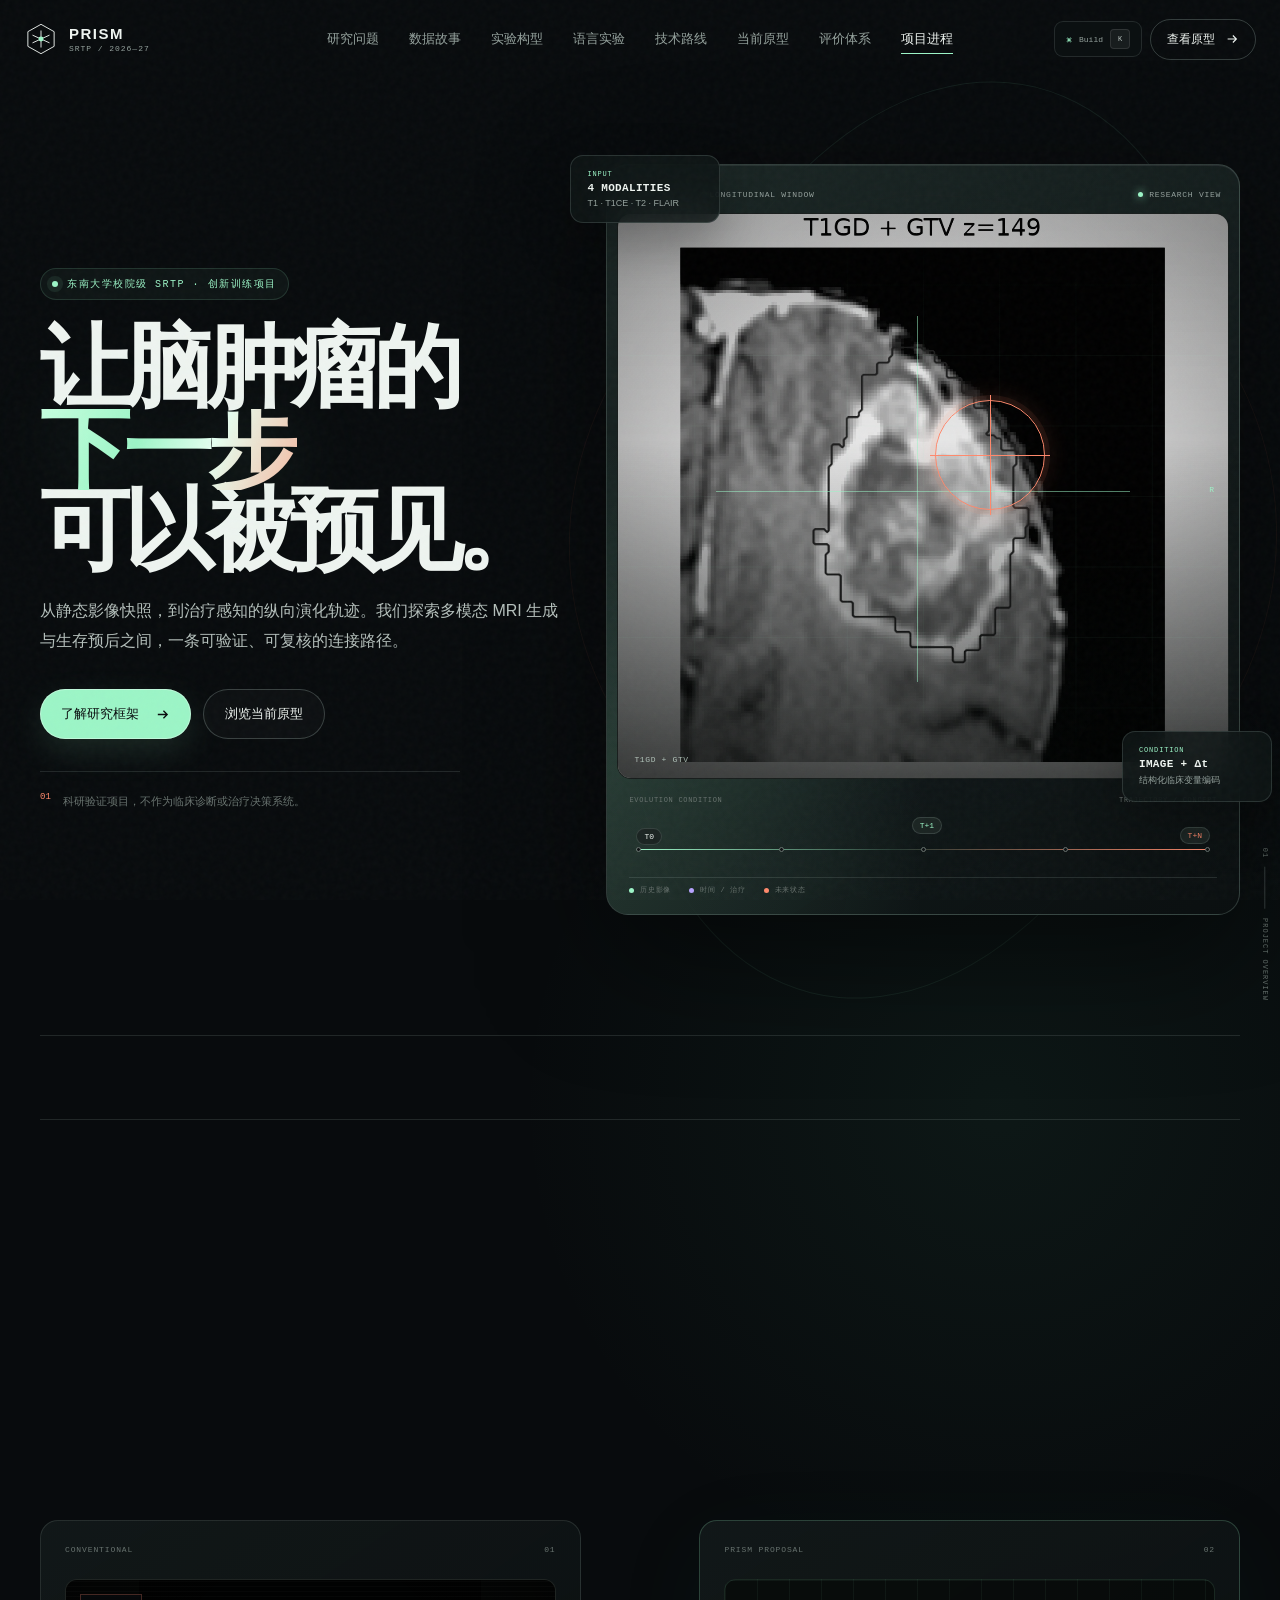
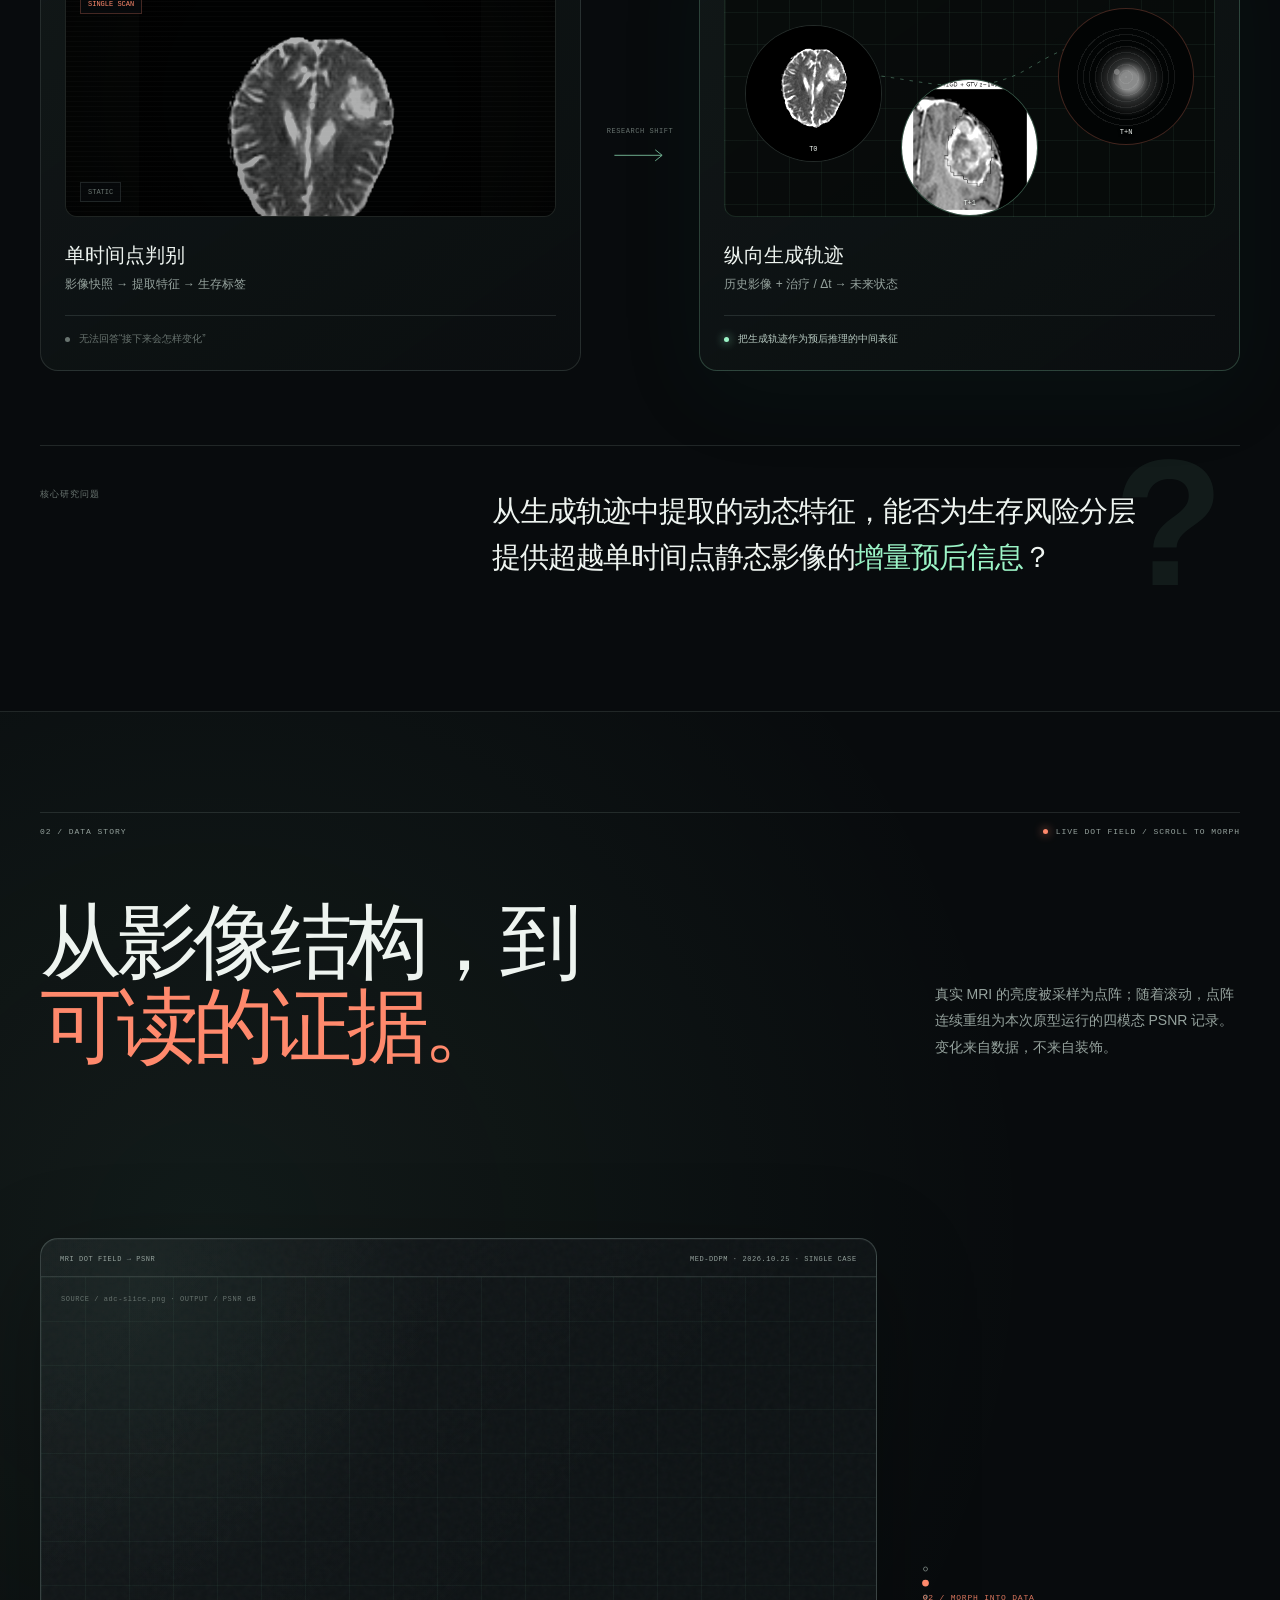
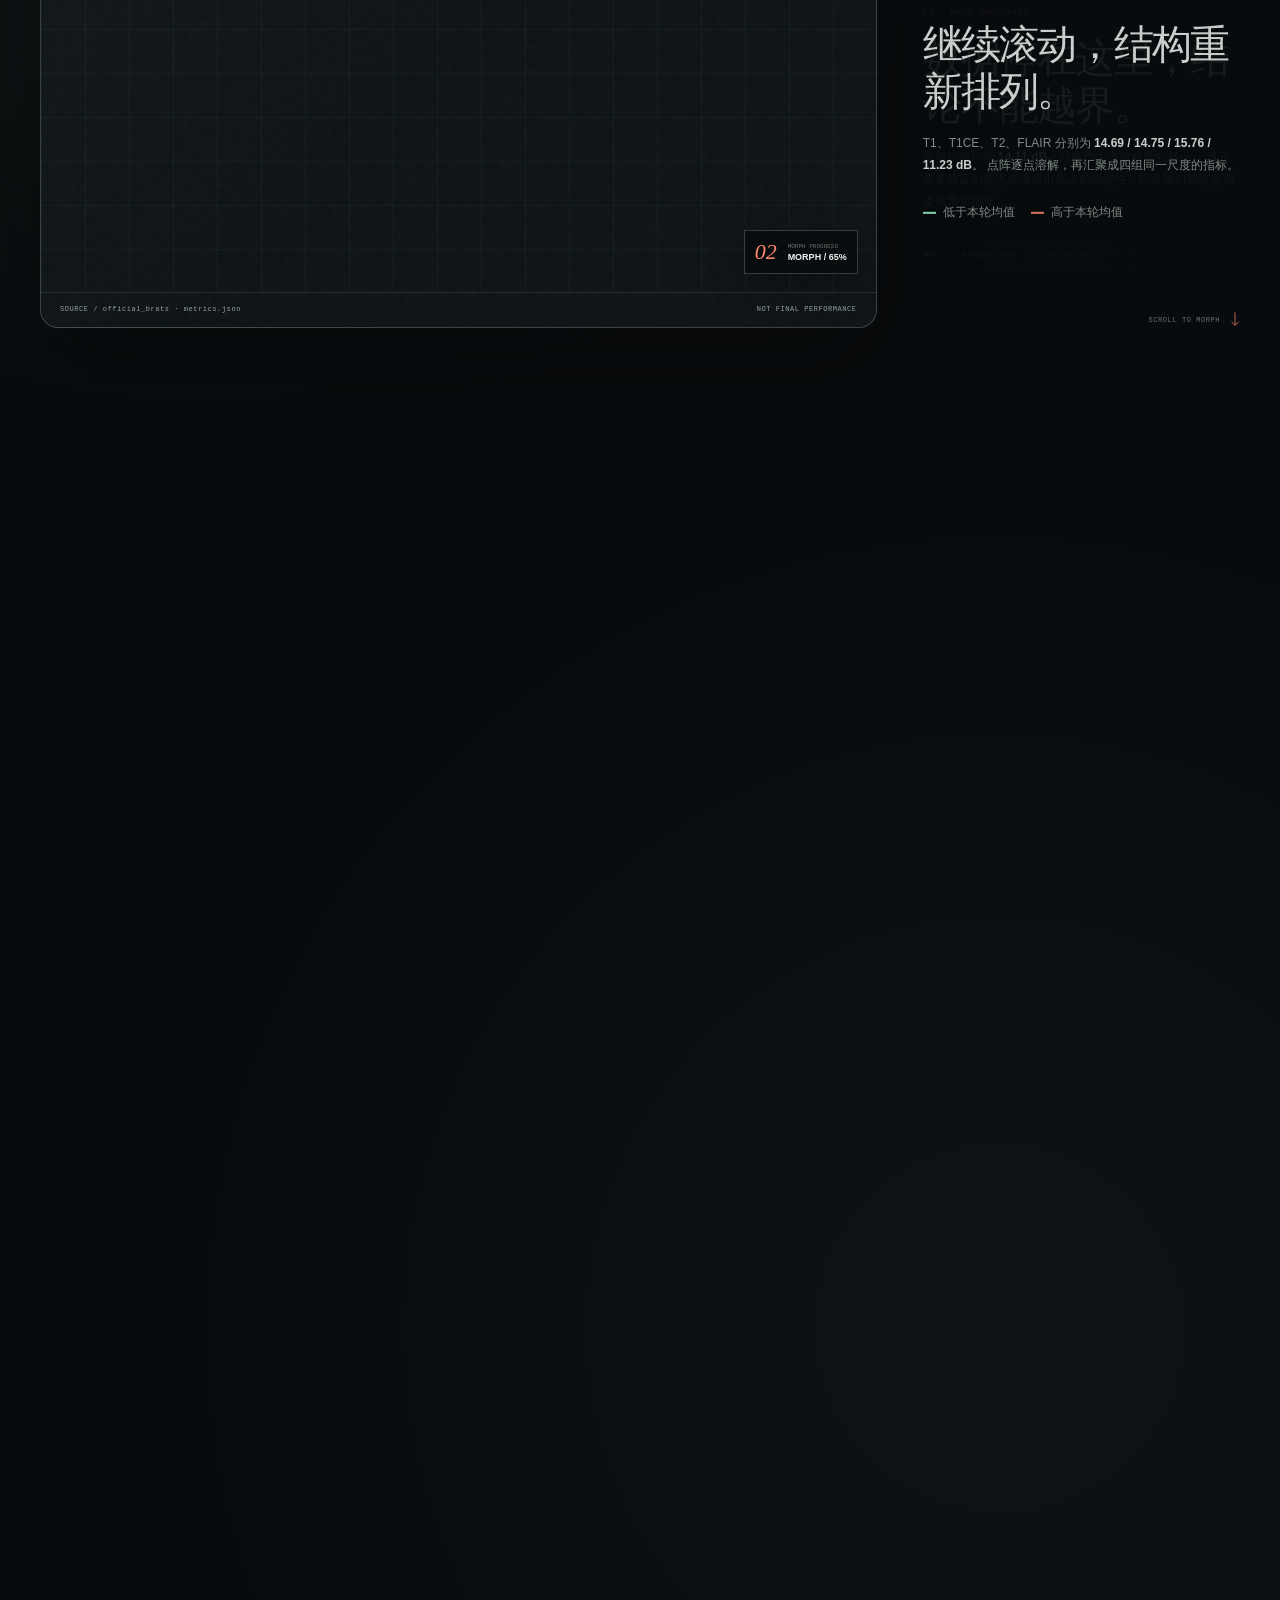
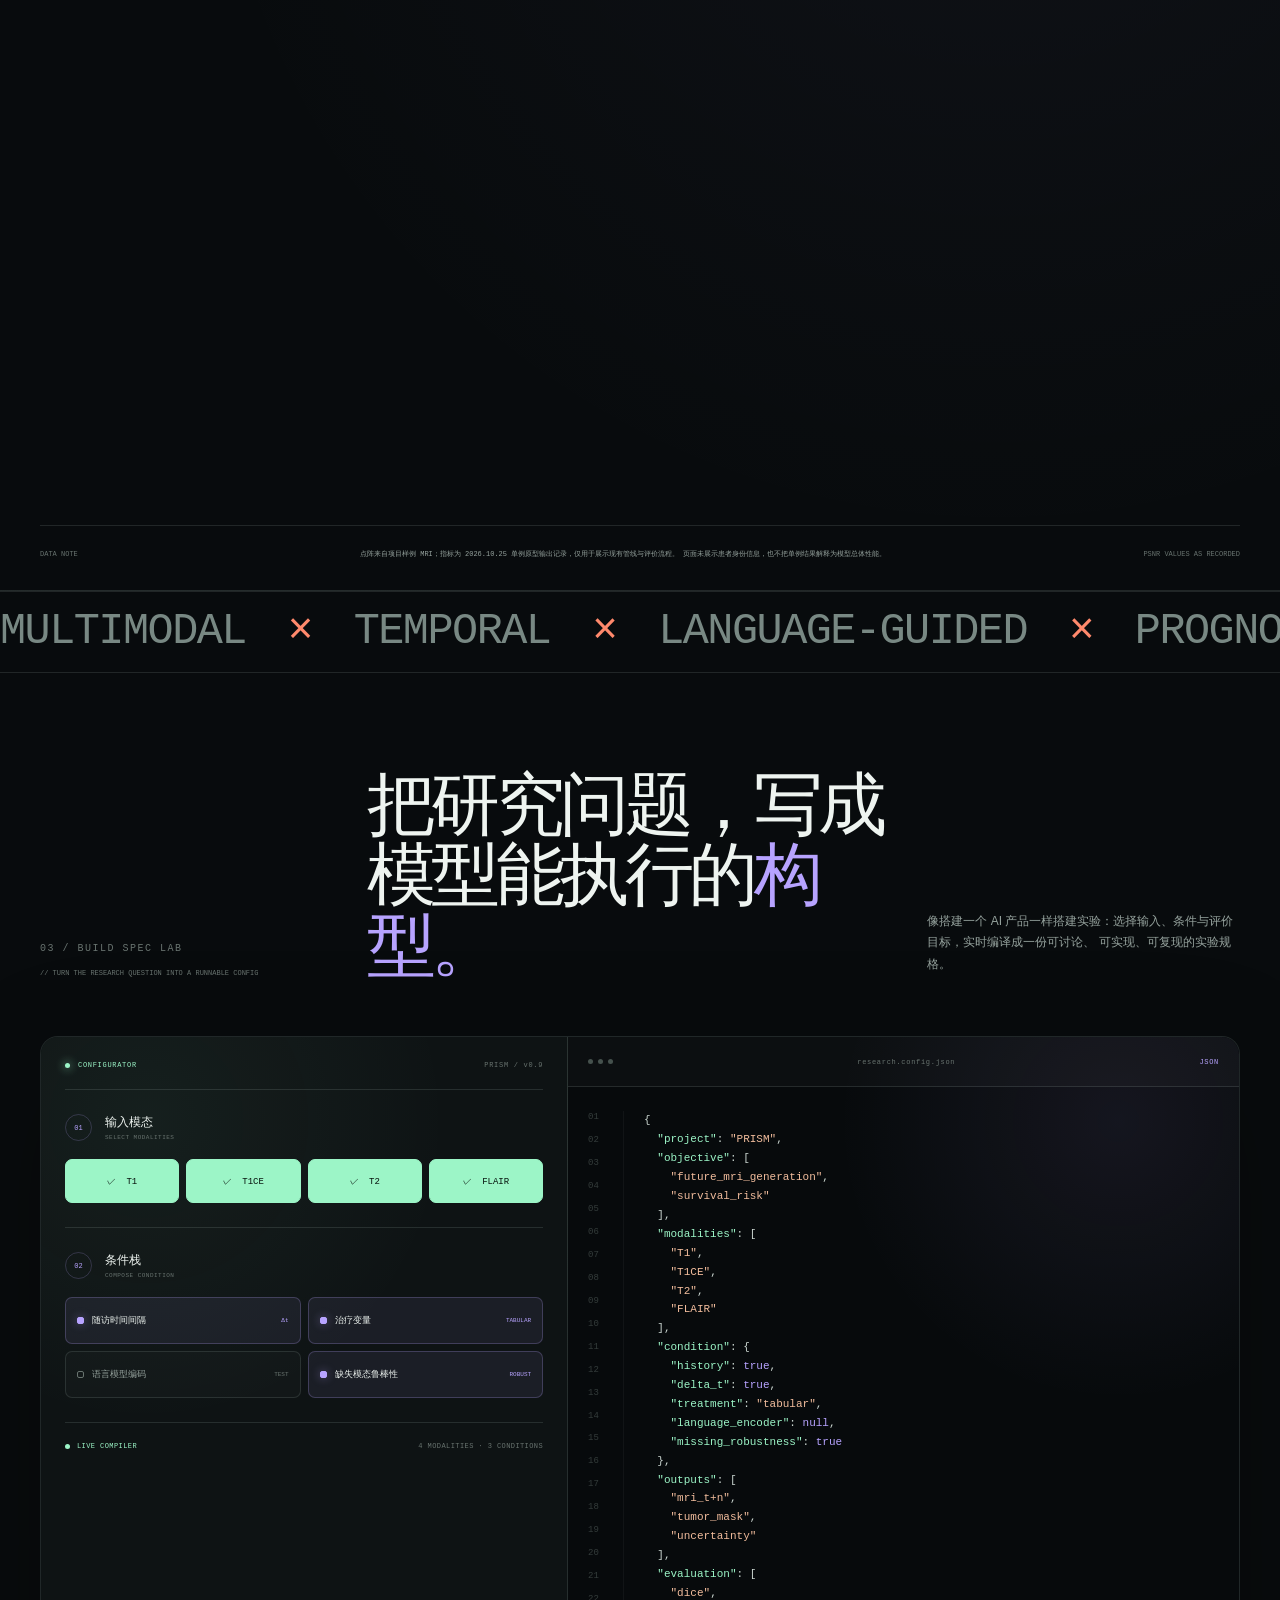
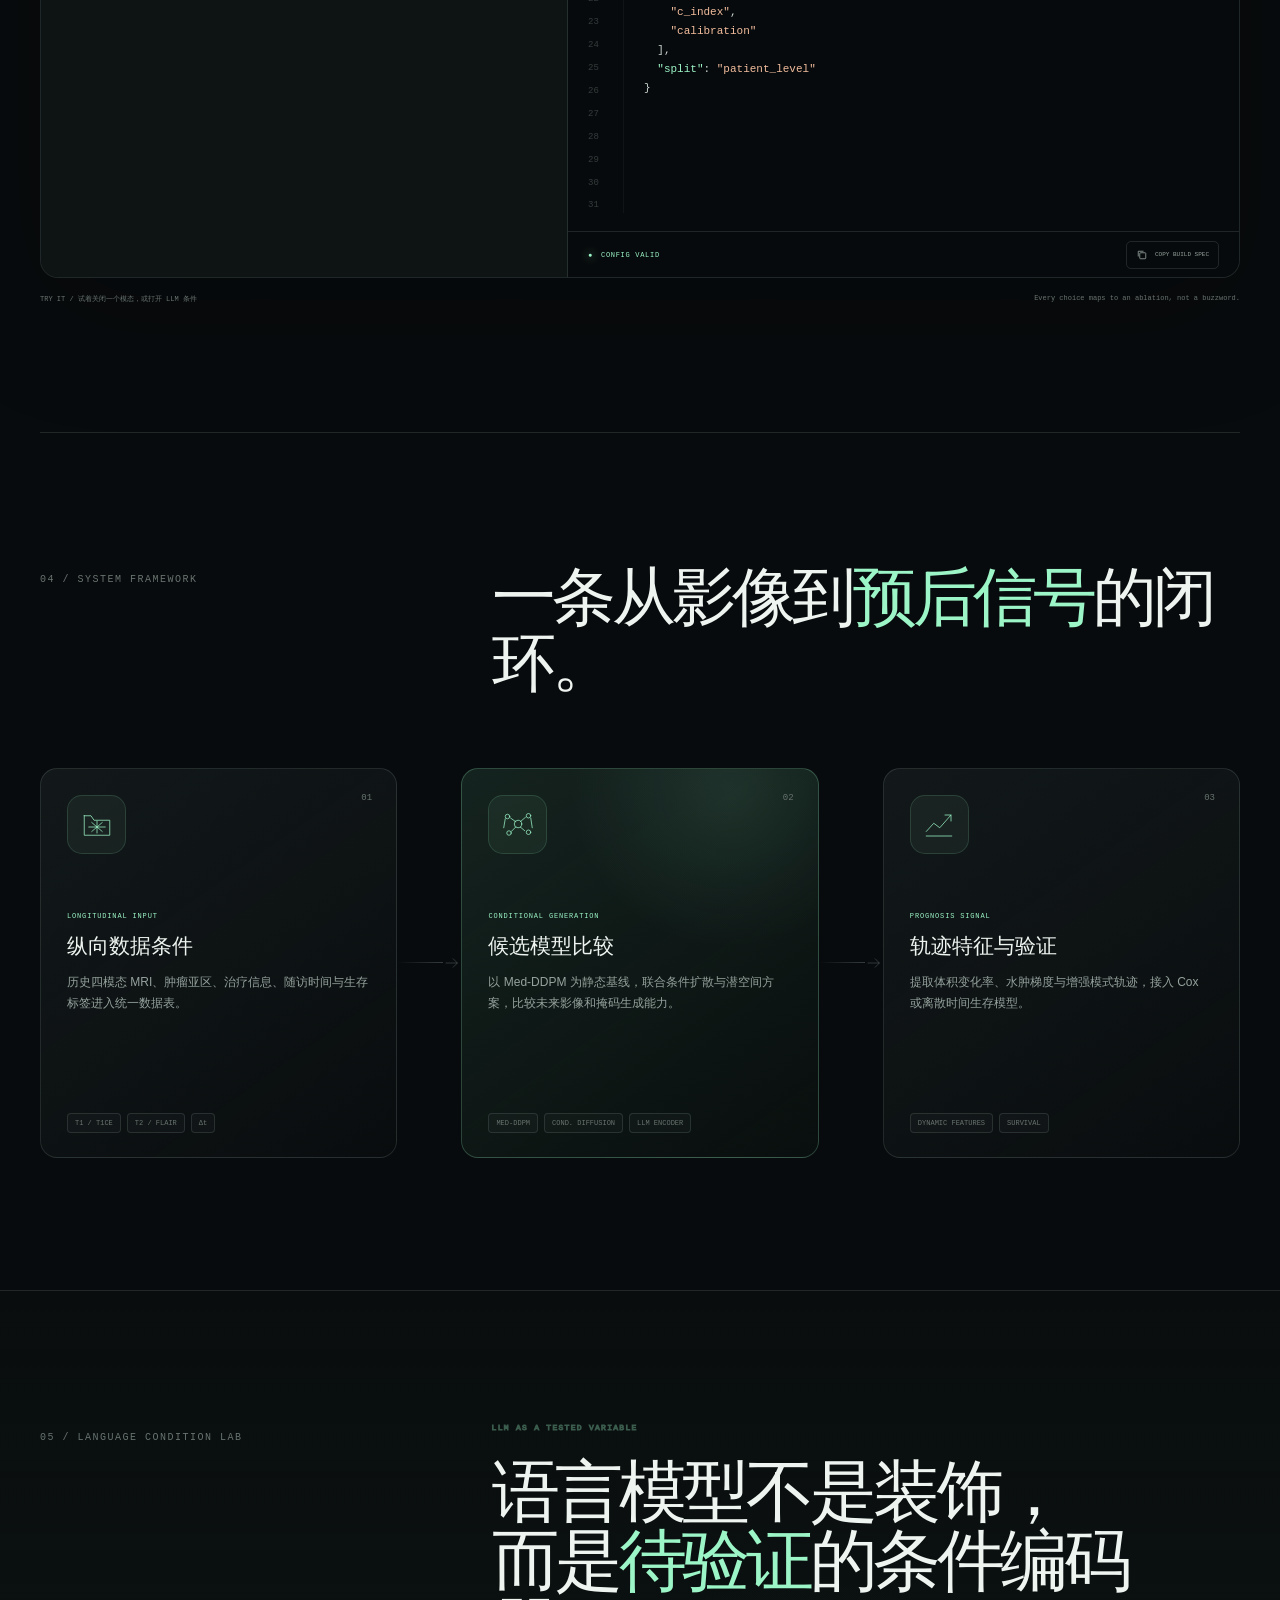
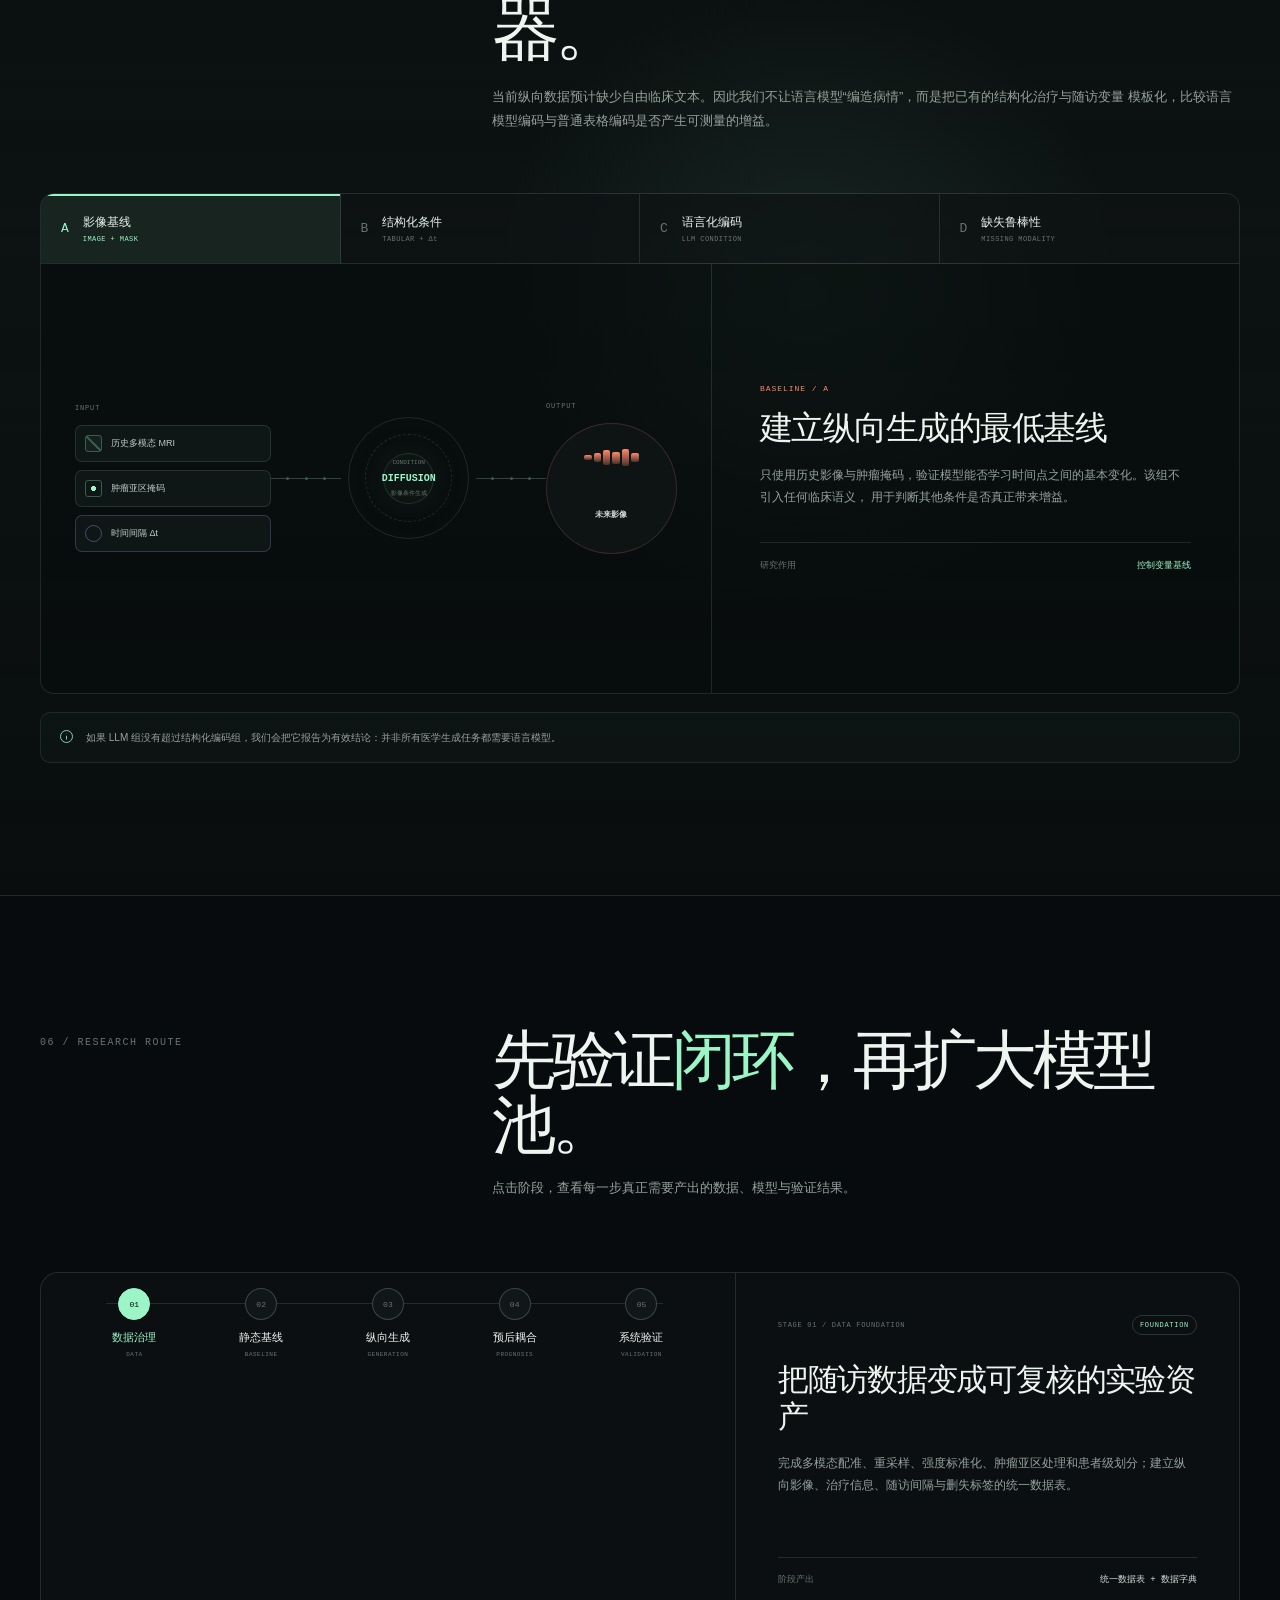
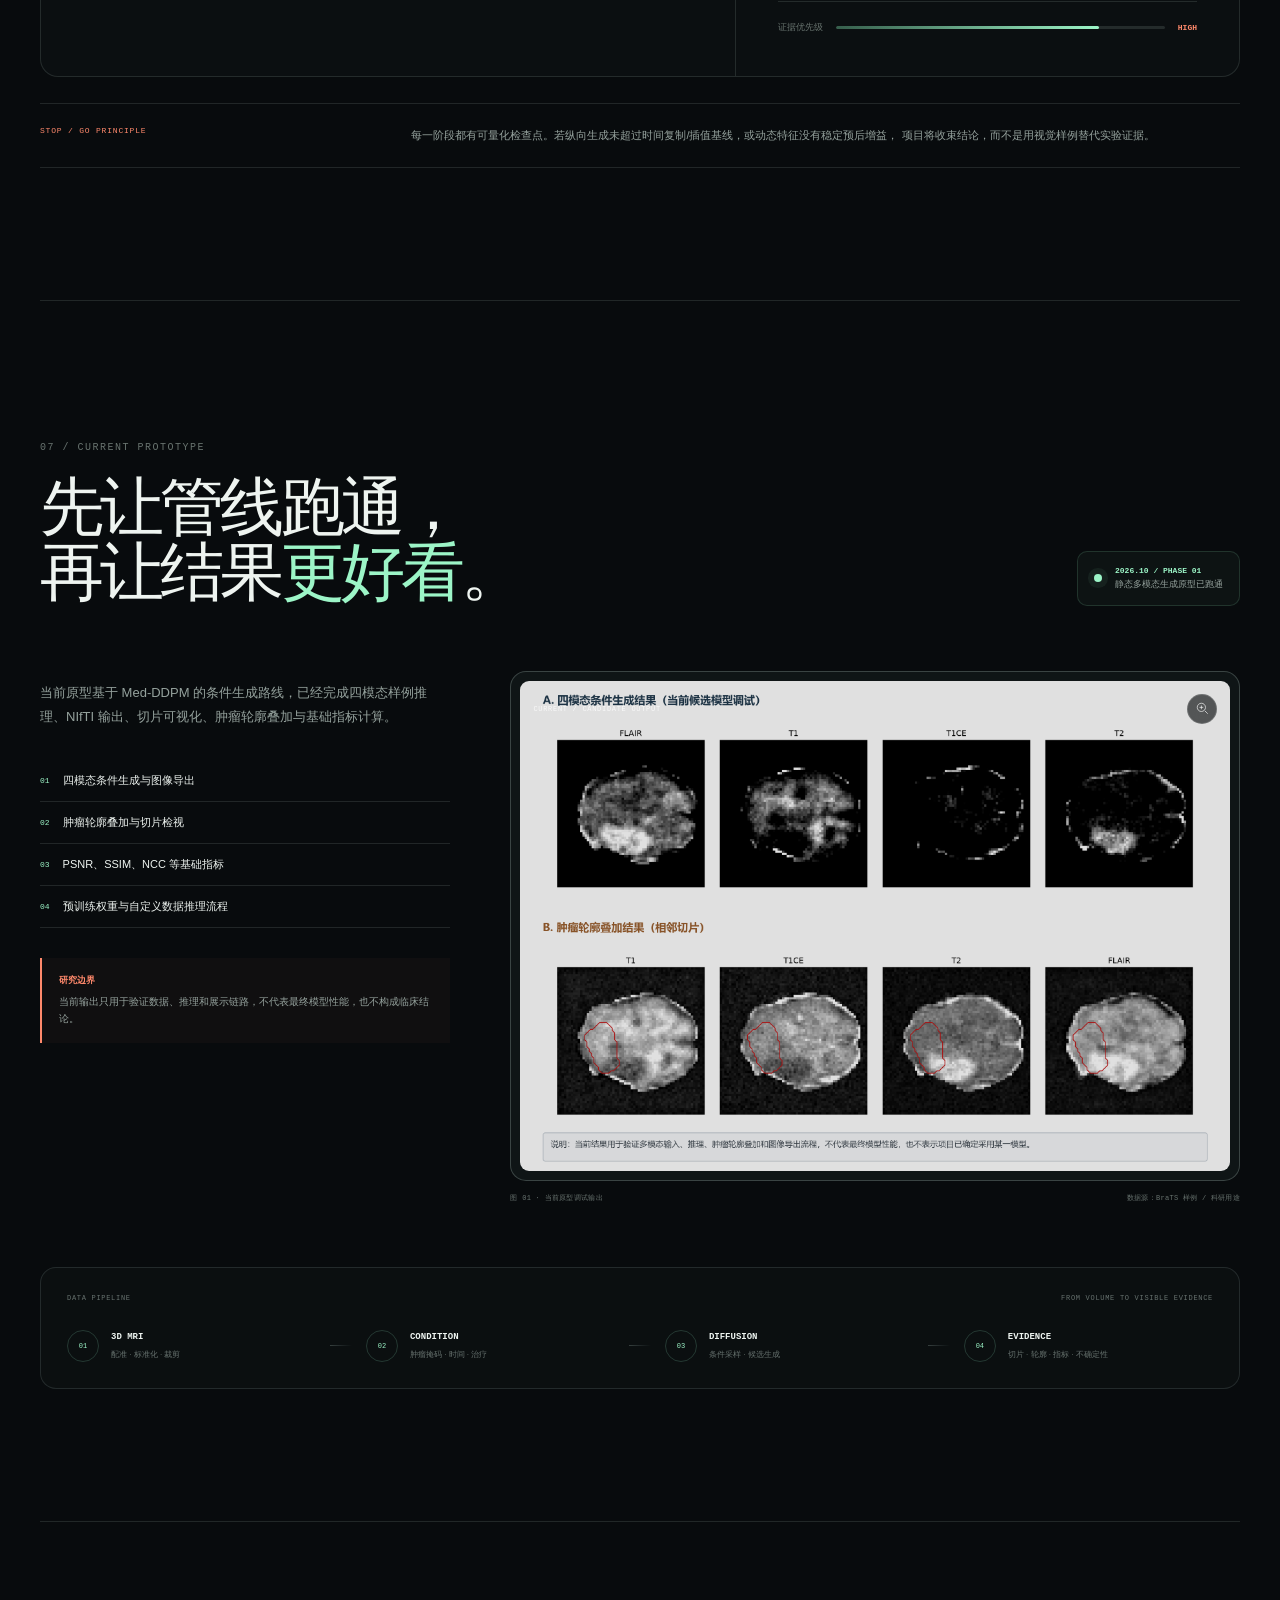
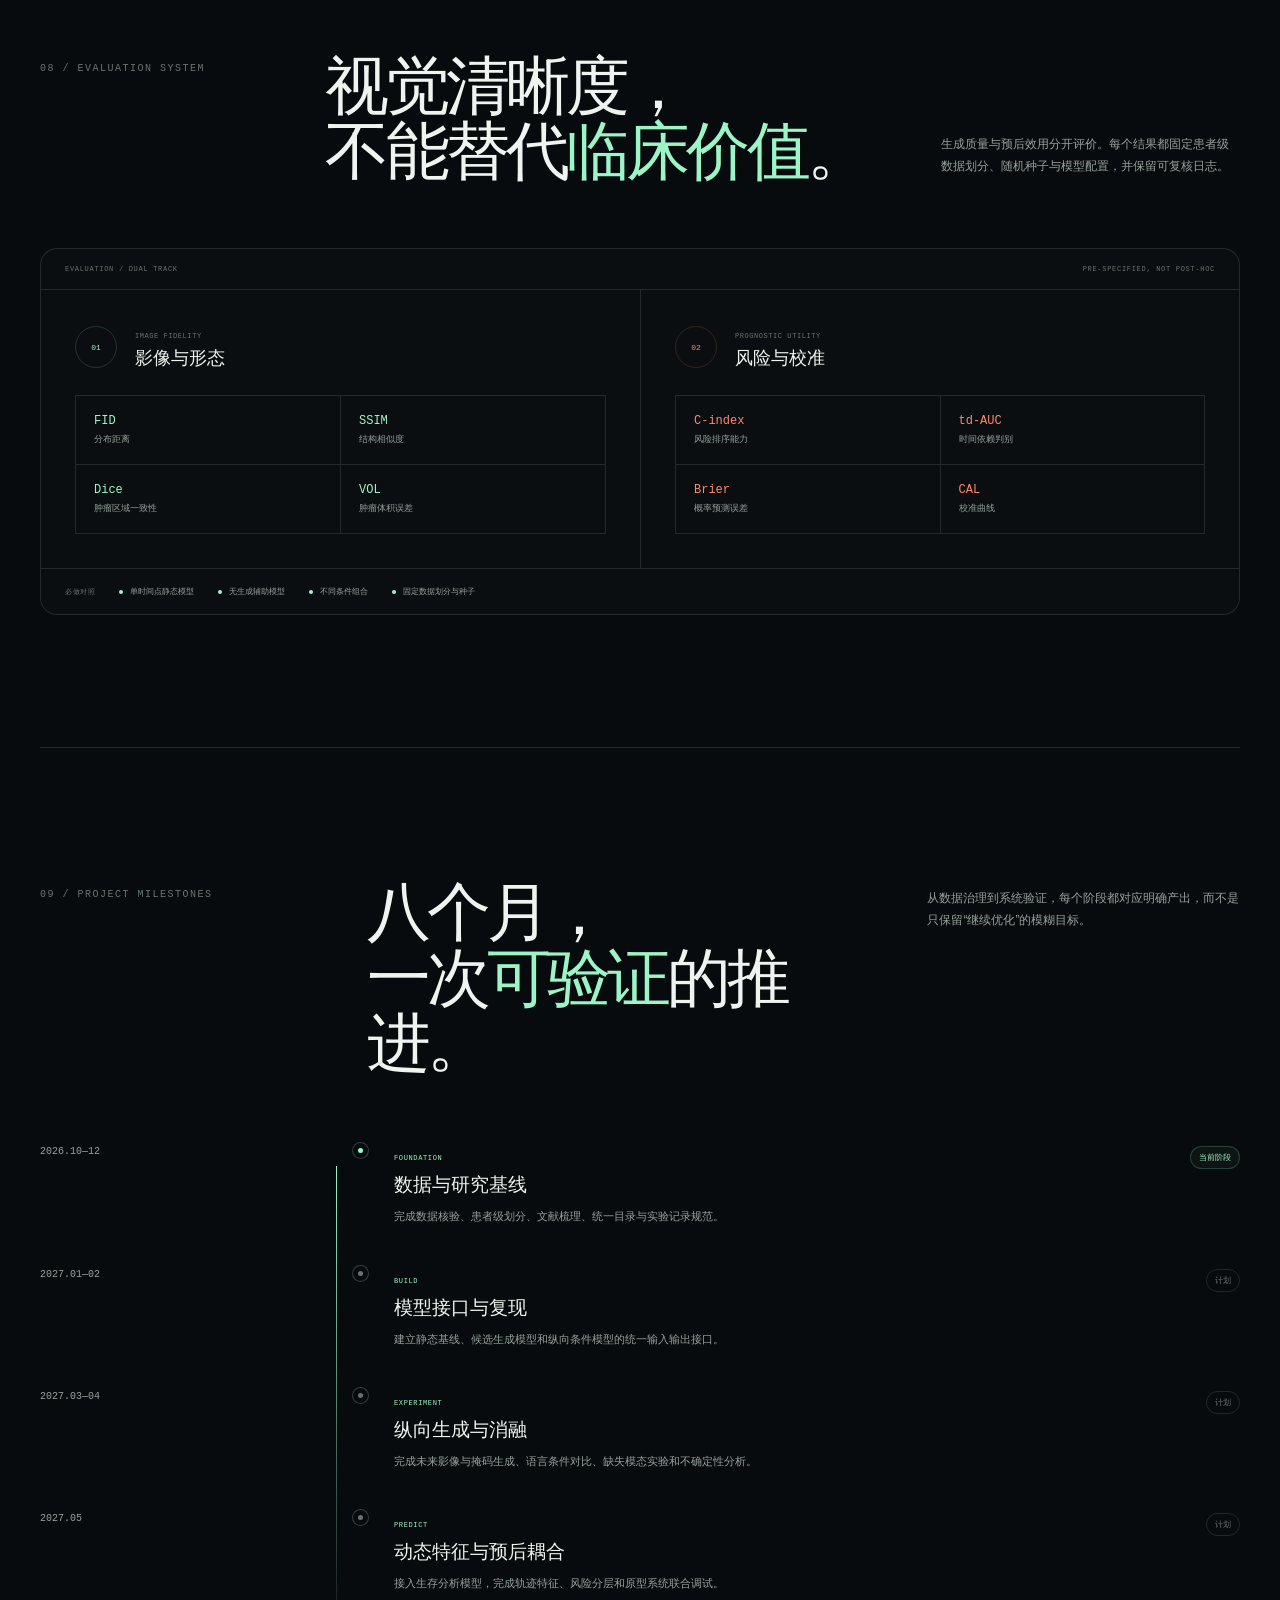
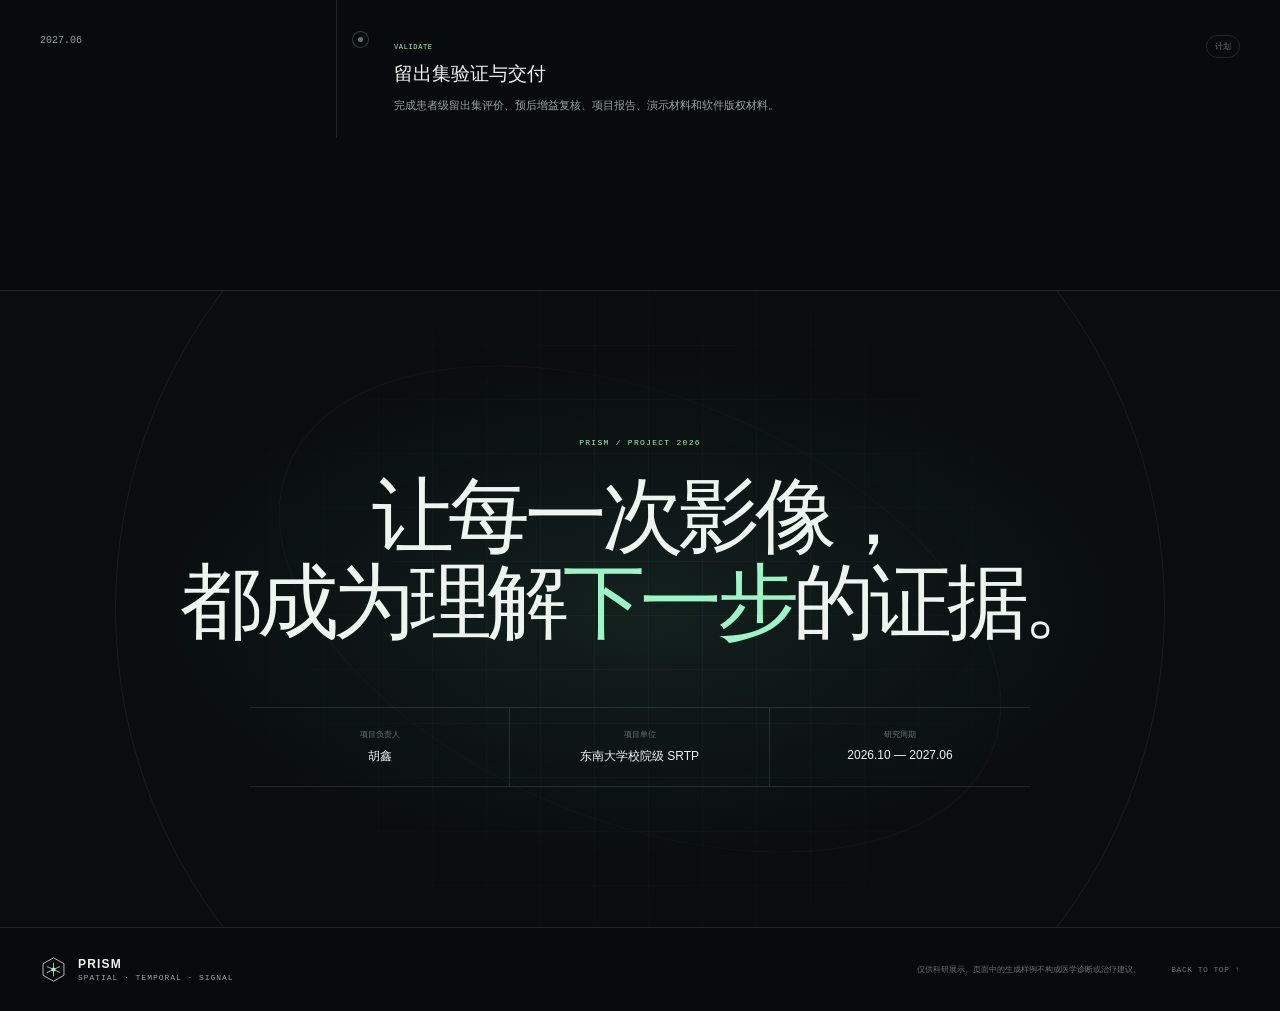
==== website/index.html @ efb8879e "Package website files in dedicated folder" ====
<!doctype html>
<html lang="zh-CN">
  <head>
    <meta charset="UTF-8" />
    <meta name="viewport" content="width=device-width, initial-scale=1.0" />
    <meta
      name="description"
      content="基于多模态的脑肿瘤纵向生成与预后预测。面向科研验证，探索从静态影像快照走向可解释的肿瘤演化轨迹。"
    />
    <meta name="theme-color" content="#080b0d" />
    <meta property="og:title" content="PRISM · 脑肿瘤纵向生成与预后预测" />
    <meta
      property="og:description"
      content="从静态影像观察到纵向演化推演。多模态 MRI、条件生成、语言条件编码与生存预后。"
    />
    <meta property="og:type" content="website" />
    <title>PRISM · 脑肿瘤纵向生成与预后预测</title>
    <link rel="icon" href="./favicon.svg" type="image/svg+xml" />
    <link rel="preload" as="image" href="./assets/gtv-overlay.png" />
    <link rel="stylesheet" href="./styles.css" />
    <script src="./script.js" defer></script>
  </head>
  <body>
    <a class="skip-link" href="#main">跳到主要内容</a>
    <div class="scroll-progress" aria-hidden="true">
      <span id="scroll-progress-bar"></span>
    </div>
    <div class="page-noise" aria-hidden="true"></div>

    <header class="site-header" id="site-header">
      <a class="brand" href="#top" aria-label="PRISM 项目首页">
        <svg class="brand-mark" viewBox="0 0 44 44" aria-hidden="true">
          <path d="M22 3 39 12.5v19L22 41 5 31.5v-19L22 3Z" />
          <path d="M22 11v22M11 17l22 10M33 17 11 27" />
          <circle cx="22" cy="22" r="3.2" />
        </svg>
        <span class="brand-type">
          <strong>PRISM</strong>
          <small>SRTP / 2026—27</small>
        </span>
      </a>

      <nav class="main-nav" id="main-nav" aria-label="主导航">
        <a href="#research">研究问题</a>
        <a href="#data-story">数据故事</a>
        <a href="#build-spec">实验构型</a>
        <a href="#language">语言实验</a>
        <a href="#route">技术路线</a>
        <a href="#prototype">当前原型</a>
        <a href="#evaluation">评价体系</a>
        <a href="#timeline">项目进程</a>
      </nav>

      <div class="header-actions">
        <button
          class="command-trigger"
          type="button"
          aria-label="打开研究命令面板"
          aria-controls="command-palette"
          aria-expanded="false"
        >
          <span class="command-symbol">⌘</span>
          <span>Build</span>
          <kbd>K</kbd>
        </button>
        <a class="header-cta" href="#prototype">
          查看原型
          <svg viewBox="0 0 16 16" aria-hidden="true">
            <path d="M3 8h10M9 4l4 4-4 4" />
          </svg>
        </a>
        <button
          class="menu-toggle"
          type="button"
          aria-label="打开导航菜单"
          aria-controls="main-nav"
          aria-expanded="false"
        >
          <span></span><span></span>
        </button>
      </div>
    </header>

    <main id="main">
      <section class="hero" id="top" aria-labelledby="hero-title">
        <canvas class="hero-canvas" id="signal-canvas" aria-hidden="true"></canvas>
        <div class="hero-grid" aria-hidden="true"></div>
        <div class="hero-copy reveal">
          <div class="eyebrow">
            <span class="live-dot"></span>
            东南大学校院级 SRTP · 创新训练项目
          </div>
          <h1 id="hero-title">
            <span>让脑肿瘤的</span>
            <span class="hero-title-accent">下一步</span>
            <span>可以被预见。</span>
          </h1>
          <p class="hero-lede">
            从静态影像快照，到治疗感知的纵向演化轨迹。我们探索多模态 MRI
            生成与生存预后之间，一条可验证、可复核的连接路径。
          </p>
          <div class="hero-actions">
            <a class="button button-primary" href="#research">
              了解研究框架
              <svg viewBox="0 0 16 16" aria-hidden="true">
                <path d="M3 8h10M9 4l4 4-4 4" />
              </svg>
            </a>
            <a class="button button-ghost" href="#prototype">
              浏览当前原型
            </a>
          </div>
          <div class="hero-note">
            <span>01</span>
            <p>科研验证项目，不作为临床诊断或治疗决策系统。</p>
          </div>
        </div>

        <div class="hero-visual reveal reveal-delay-1" aria-label="纵向影像研究概念示意">
          <div class="scan-card tilt-card" id="scan-card">
            <div class="scan-card-head">
              <div class="window-dots" aria-hidden="true">
                <span></span><span></span><span></span>
              </div>
              <span>STUDY / LONGITUDINAL WINDOW</span>
              <span class="scan-status"><i></i> RESEARCH VIEW</span>
            </div>
            <div class="scan-viewport">
              <img
                class="scan-image"
                src="./assets/gtv-overlay.png"
                alt="脑肿瘤 T1GD MRI 切片与 GTV 轮廓叠加"
              />
              <div class="scan-grid" aria-hidden="true"></div>
              <div class="crosshair crosshair-x" aria-hidden="true"></div>
              <div class="crosshair crosshair-y" aria-hidden="true"></div>
              <div class="scan-sweep" aria-hidden="true"></div>
              <span class="scan-label scan-label-left">T1GD + GTV</span>
              <span class="scan-label scan-label-right">SLICE Z=149</span>
              <div class="scan-focus" aria-hidden="true"></div>
              <div class="scan-axis" aria-hidden="true">R</div>
            </div>

            <div class="trajectory-panel">
              <div class="trajectory-heading">
                <span>EVOLUTION CONDITION</span>
                <span>TRAJECTORY / CONCEPT</span>
              </div>
              <div class="trajectory-line">
                <div class="trajectory-axis">
                  <i></i><i></i><i></i><i></i><i></i>
                </div>
                <span class="trajectory-node node-a">T0</span>
                <span class="trajectory-node node-b">T+1</span>
                <span class="trajectory-node node-c">T+N</span>
              </div>
              <div class="trajectory-legend">
                <span><i class="legend-input"></i>历史影像</span>
                <span><i class="legend-cond"></i>时间 / 治疗</span>
                <span><i class="legend-output"></i>未来状态</span>
              </div>
            </div>
          </div>

          <div class="floating-note floating-note-a">
            <span class="float-kicker">INPUT</span>
            <strong>4 MODALITIES</strong>
            <small>T1 · T1CE · T2 · FLAIR</small>
          </div>
          <div class="floating-note floating-note-b">
            <span class="float-kicker">CONDITION</span>
            <strong>IMAGE + Δt</strong>
            <small>结构化临床变量编码</small>
          </div>
          <div class="visual-orbit orbit-a" aria-hidden="true"></div>
          <div class="visual-orbit orbit-b" aria-hidden="true"></div>
        </div>

        <div class="hero-index" aria-hidden="true">
          <span>01</span>
          <div></div>
          <span>PROJECT OVERVIEW</span>
        </div>
      </section>

      <section class="signal-strip" aria-label="项目核心特征">
        <div class="signal-item reveal">
          <span class="signal-number">04</span>
          <div>
            <strong>MRI 模态</strong>
            <small>多模态语义一致性</small>
          </div>
        </div>
        <div class="signal-item reveal">
          <span class="signal-number">Δt</span>
          <div>
            <strong>纵向条件</strong>
            <small>随访间隔与治疗信息</small>
          </div>
        </div>
        <div class="signal-item reveal">
          <span class="signal-number">01</span>
          <div>
            <strong>患者级验证</strong>
            <small>避免数据泄漏与重复样本</small>
          </div>
        </div>
        <div class="signal-item reveal">
          <span class="signal-number">2×</span>
          <div>
            <strong>双轨评价</strong>
            <small>影像质量 × 预后效用</small>
          </div>
        </div>
      </section>

      <section class="section research" id="research">
        <div class="section-heading reveal">
          <div class="section-index">01 / RESEARCH PREMISE</div>
          <h2>静态快照，<br /><em>回答不了</em>动态演化。</h2>
          <p>
            现有模型常在单一时间点提取影像特征，再映射到生存标签。但肿瘤在治疗与时间作用下持续改变，
            静态判别与疾病演进之间存在明显错位。
          </p>
        </div>

        <div class="paradigm-shift reveal">
          <article class="paradigm-card paradigm-old">
            <div class="paradigm-top">
              <span>CONVENTIONAL</span>
              <span>01</span>
            </div>
            <div class="snapshot-visual" aria-hidden="true">
              <img src="./assets/adc-slice.png" alt="" />
              <span class="scan-tag">SINGLE SCAN</span>
              <span class="scan-tag scan-tag-muted">STATIC</span>
            </div>
            <h3>单时间点判别</h3>
            <p>影像快照 → 提取特征 → 生存标签</p>
            <div class="paradigm-state">
              <span class="state-dot"></span>
              <span>无法回答“接下来会怎样变化”</span>
            </div>
          </article>

          <div class="shift-bridge" aria-hidden="true">
            <span>RESEARCH SHIFT</span>
            <svg viewBox="0 0 78 24">
              <path d="M2 12h68M61 4l10 8-10 8" />
            </svg>
          </div>

          <article class="paradigm-card paradigm-new">
            <div class="paradigm-top">
              <span>PRISM PROPOSAL</span>
              <span>02</span>
            </div>
            <div class="trajectory-visual" aria-label="从历史时间点到未来时间点的纵向影像序列">
              <div class="mini-scan mini-scan-a">
                <img src="./assets/adc-slice.png" alt="" />
                <span>T0</span>
              </div>
              <div class="mini-scan mini-scan-b">
                <img src="./assets/gtv-overlay.png" alt="" />
                <span>T+1</span>
              </div>
              <div class="mini-scan mini-scan-c">
                <div class="synthetic-scan"></div>
                <span>T+N</span>
              </div>
              <svg class="trajectory-vector" viewBox="0 0 500 120" aria-hidden="true">
                <path d="M20 78 C120 12, 220 108, 320 47 S440 27, 480 38" />
                <circle cx="20" cy="78" r="3" />
                <circle cx="480" cy="38" r="3" />
              </svg>
            </div>
            <h3>纵向生成轨迹</h3>
            <p>历史影像 + 治疗 / Δt → 未来状态</p>
            <div class="paradigm-state active">
              <span class="state-dot"></span>
              <span>把生成轨迹作为预后推理的中间表征</span>
            </div>
          </article>
        </div>

        <div class="research-question reveal">
          <span>核心研究问题</span>
          <blockquote>
            从生成轨迹中提取的动态特征，能否为生存风险分层提供超越单时间点静态影像的<em>增量预后信息</em>？
          </blockquote>
          <div class="question-mark" aria-hidden="true">?</div>
        </div>
      </section>

      <section class="data-story" id="data-story" aria-labelledby="story-title">
        <div class="story-intro">
          <div class="story-intro-top">
            <span class="story-kicker">02 / DATA STORY</span>
            <span class="story-live-label"><i></i> LIVE DOT FIELD / SCROLL TO MORPH</span>
          </div>
          <div class="story-intro-grid">
            <h2 id="story-title">从影像结构，到<br /><em>可读的证据。</em></h2>
            <p>
              真实 MRI 的亮度被采样为点阵；随着滚动，点阵连续重组为本次原型运行的四模态
              PSNR 记录。变化来自数据，不来自装饰。
            </p>
          </div>
        </div>

        <div class="story-scrolly" id="story-scrolly">
          <div class="story-sticky">
            <div class="story-stage">
              <div class="story-plot-panel">
                <div class="story-plot-head">
                  <span>MRI DOT FIELD → PSNR</span>
                  <span>MED-DDPM · 2026.10.25 · SINGLE CASE</span>
                </div>
                <div class="story-canvas-wrap">
                  <canvas id="data-story-canvas" role="img" aria-label="真实 MRI 点阵重组为四模态 PSNR 指标">
                    T1 14.69 dB，T1CE 14.75 dB，T2 15.76 dB，FLAIR 11.23 dB。
                  </canvas>
                  <div class="story-axis-note">SOURCE / adc-slice.png · OUTPUT / PSNR dB</div>
                  <div class="story-drawn-label">
                    <span id="story-step-number">01</span>
                    <div>
                      <small>MORPH PROGRESS</small>
                      <strong id="story-drawn-value">IMAGE / DOT FIELD</strong>
                    </div>
                  </div>
                </div>
                <div class="story-plot-foot">
                  <span>SOURCE / official_brats · metrics.json</span>
                  <span>NOT FINAL PERFORMANCE</span>
                </div>
              </div>

              <div class="story-narrative">
                <div class="story-step-progress" aria-hidden="true">
                  <span class="is-active"></span><span></span><span></span>
                </div>

                <article class="story-step is-active" data-story-step="0" aria-hidden="false">
                  <span class="story-chapter">01 / SAMPLE THE IMAGE</span>
                  <h3>让影像先成为可计算的点。</h3>
                  <p>
                    每一枚点都来自真实 MRI 切片的亮度采样。点阵保留影像轮廓，
                    也让下一步的连续变形拥有清楚的视觉起点。
                  </p>
                  <div class="story-signal-note">
                    <span>INPUT / IMAGE</span>
                    <strong>70 × 70 LUMINANCE FIELD</strong>
                  </div>
                </article>

                <article class="story-step" data-story-step="1" aria-hidden="true">
                  <span class="story-chapter">02 / MORPH INTO DATA</span>
                  <h3>继续滚动，结构重新排列。</h3>
                  <p>
                    T1、T1CE、T2、FLAIR 分别为 <strong>14.69 / 14.75 / 15.76 / 11.23 dB</strong>。
                    点阵逐点溶解，再汇聚成四组同一尺度的指标。
                  </p>
                  <div class="story-mini-ledger">
                    <span><i class="lead-blue"></i>低于本轮均值</span>
                    <span><i class="lead-red"></i>高于本轮均值</span>
                  </div>
                </article>

                <article class="story-step" data-story-step="2" aria-hidden="true">
                  <span class="story-chapter">03 / HOLD THE CLAIM</span>
                  <h3>数据停在这里，结论不能越界。</h3>
                  <p>
                    这轮均值约为 <strong>14.11 dB</strong>，只能作为当前原型的起点。
                    真正需要验证的是患者级留出集上的稳定性，以及纵向轨迹是否提供预后增量。
                  </p>
                  <div class="story-next">
                    <span>NEXT /</span>
                    <div>PATIENT-LEVEL</div>
                    <div>LONGITUDINAL</div>
                    <div class="is-empty">?</div>
                  </div>
                </article>

                <div class="story-scroll-hint">
                  <span>SCROLL TO MORPH</span>
                  <svg viewBox="0 0 14 24" aria-hidden="true">
                    <path d="M7 2v18M2 15l5 5 5-5" />
                  </svg>
                </div>
              </div>
            </div>
          </div>
        </div>

        <div class="story-source">
          <span>DATA NOTE</span>
          <p>
            点阵来自项目样例 MRI；指标为 2026.10.25 单例原型输出记录，仅用于展示现有管线与评价流程。
            页面未展示患者身份信息，也不把单例结果解释为模型总体性能。
          </p>
          <span>PSNR VALUES AS RECORDED</span>
        </div>
      </section>

      <section class="section build-spec" id="build-spec">
        <div class="build-marquee" aria-hidden="true">
          <div>
            MULTIMODAL <i>×</i> TEMPORAL <i>×</i> LANGUAGE-GUIDED <i>×</i> PROGNOSIS
            <i>×</i> MULTIMODAL <i>×</i> TEMPORAL <i>×</i> LANGUAGE-GUIDED <i>×</i>
            PROGNOSIS <i>×</i>
          </div>
          <div>
            MULTIMODAL <i>×</i> TEMPORAL <i>×</i> LANGUAGE-GUIDED <i>×</i> PROGNOSIS
            <i>×</i> MULTIMODAL <i>×</i> TEMPORAL <i>×</i> LANGUAGE-GUIDED <i>×</i>
            PROGNOSIS <i>×</i>
          </div>
        </div>

        <div class="build-spec-heading reveal">
          <div>
            <div class="section-index">03 / BUILD SPEC LAB</div>
            <span class="code-kicker">// TURN THE RESEARCH QUESTION INTO A RUNNABLE CONFIG</span>
          </div>
          <h2>把研究问题，写成<br />模型能执行的<em>构型。</em></h2>
          <p>
            像搭建一个 AI 产品一样搭建实验：选择输入、条件与评价目标，实时编译成一份可讨论、
            可实现、可复现的实验规格。
          </p>
        </div>

        <div class="build-studio reveal">
          <div class="build-controls">
            <div class="build-panel-head">
              <span><i class="panel-status-dot"></i>CONFIGURATOR</span>
              <span>PRISM / v0.9</span>
            </div>

            <div class="control-block">
              <div class="control-heading">
                <span>01</span>
                <div>
                  <strong>输入模态</strong>
                  <small>SELECT MODALITIES</small>
                </div>
              </div>
              <div class="modality-options" aria-label="选择 MRI 模态">
                <button class="modality-toggle is-on" type="button" data-modality="T1" aria-pressed="true">
                  T1
                </button>
                <button class="modality-toggle is-on" type="button" data-modality="T1CE" aria-pressed="true">
                  T1CE
                </button>
                <button class="modality-toggle is-on" type="button" data-modality="T2" aria-pressed="true">
                  T2
                </button>
                <button class="modality-toggle is-on" type="button" data-modality="FLAIR" aria-pressed="true">
                  FLAIR
                </button>
              </div>
            </div>

            <div class="control-block">
              <div class="control-heading">
                <span>02</span>
                <div>
                  <strong>条件栈</strong>
                  <small>COMPOSE CONDITION</small>
                </div>
              </div>
              <div class="condition-options">
                <button
                  class="condition-toggle is-on"
                  type="button"
                  data-condition="temporal"
                  aria-pressed="true"
                >
                  <span><i></i>随访时间间隔</span>
                  <small>Δt</small>
                </button>
                <button
                  class="condition-toggle is-on"
                  type="button"
                  data-condition="treatment"
                  aria-pressed="true"
                >
                  <span><i></i>治疗变量</span>
                  <small>TABULAR</small>
                </button>
                <button
                  class="condition-toggle"
                  type="button"
                  data-condition="language"
                  aria-pressed="false"
                >
                  <span><i></i>语言模型编码</span>
                  <small>TEST</small>
                </button>
                <button
                  class="condition-toggle is-on"
                  type="button"
                  data-condition="missing"
                  aria-pressed="true"
                >
                  <span><i></i>缺失模态鲁棒性</span>
                  <small>ROBUST</small>
                </button>
              </div>
            </div>

            <div class="build-control-footer">
              <span><i></i> LIVE COMPILER</span>
              <span id="config-count">4 MODALITIES · 3 CONDITIONS</span>
            </div>
          </div>

          <div class="build-output">
            <div class="code-window-head">
              <div class="window-dots" aria-hidden="true"><span></span><span></span><span></span></div>
              <span>research.config.json</span>
              <span class="code-language">JSON</span>
            </div>
            <div class="code-body">
              <div class="line-numbers" aria-hidden="true">
                <span>01</span><span>02</span><span>03</span><span>04</span><span>05</span>
                <span>06</span><span>07</span><span>08</span><span>09</span><span>10</span>
                <span>11</span><span>12</span><span>13</span><span>14</span><span>15</span>
                <span>16</span><span>17</span><span>18</span>
              </div>
              <pre id="config-code" aria-live="polite"></pre>
            </div>
            <div class="code-runbar">
              <div>
                <span class="run-indicator">●</span>
                <span id="config-status">CONFIG VALID</span>
              </div>
              <button class="copy-spec" type="button" id="copy-spec">
                <svg viewBox="0 0 16 16" aria-hidden="true">
                  <rect x="5" y="5" width="8" height="8" rx="1" />
                  <path d="M3 10V3h7" />
                </svg>
                <span>COPY BUILD SPEC</span>
              </button>
            </div>
          </div>
        </div>

        <div class="build-footnote reveal">
          <span>TRY IT / 试着关闭一个模态，或打开 LLM 条件</span>
          <span>Every choice maps to an ablation, not a buzzword.</span>
        </div>
      </section>

      <section class="section framework" aria-labelledby="framework-title">
        <div class="section-heading compact reveal">
          <div class="section-index">04 / SYSTEM FRAMEWORK</div>
          <h2 id="framework-title">一条从影像到<em>预后信号</em>的闭环。</h2>
        </div>

        <div class="framework-grid">
          <article class="framework-card reveal">
            <div class="card-number">01</div>
            <div class="framework-icon" aria-hidden="true">
              <svg viewBox="0 0 48 48">
                <path d="M7 13h9l4 6h21v20H7V13Z" />
                <path d="M13 28h22M24 20v16M17 22l14 12M31 22 17 34" />
              </svg>
            </div>
            <span class="card-kicker">LONGITUDINAL INPUT</span>
            <h3>纵向数据条件</h3>
            <p>历史四模态 MRI、肿瘤亚区、治疗信息、随访时间与生存标签进入统一数据表。</p>
            <div class="card-tags">
              <span>T1 / T1CE</span><span>T2 / FLAIR</span><span>Δt</span>
            </div>
          </article>

          <div class="framework-arrow" aria-hidden="true">
            <span></span>
            <svg viewBox="0 0 20 20"><path d="M3 10h13M11 5l5 5-5 5" /></svg>
          </div>

          <article class="framework-card featured reveal reveal-delay-1">
            <div class="card-number">02</div>
            <div class="framework-icon" aria-hidden="true">
              <svg viewBox="0 0 48 48">
                <circle cx="24" cy="24" r="5" />
                <circle cx="10" cy="14" r="3" />
                <circle cx="38" cy="13" r="3" />
                <circle cx="12" cy="36" r="3" />
                <circle cx="38" cy="35" r="3" />
                <path d="m14 16 7 5M34 15l-7 6M15 34l6-6M33 33l-6-5M7 17l-2 12M41 16l2 13" />
              </svg>
            </div>
            <span class="card-kicker">CONDITIONAL GENERATION</span>
            <h3>候选模型比较</h3>
            <p>以 Med-DDPM 为静态基线，联合条件扩散与潜空间方案，比较未来影像和掩码生成能力。</p>
            <div class="card-tags">
              <span>MED-DDPM</span><span>COND. DIFFUSION</span><span>LLM ENCODER</span>
            </div>
          </article>

          <div class="framework-arrow" aria-hidden="true">
            <span></span>
            <svg viewBox="0 0 20 20"><path d="M3 10h13M11 5l5 5-5 5" /></svg>
          </div>

          <article class="framework-card reveal reveal-delay-2">
            <div class="card-number">03</div>
            <div class="framework-icon" aria-hidden="true">
              <svg viewBox="0 0 48 48">
                <path d="M7 34 17 23l8 6L40 12" />
                <path d="M32 12h8v8" />
                <path d="M7 40h34" />
              </svg>
            </div>
            <span class="card-kicker">PROGNOSIS SIGNAL</span>
            <h3>轨迹特征与验证</h3>
            <p>提取体积变化率、水肿梯度与增强模式轨迹，接入 Cox 或离散时间生存模型。</p>
            <div class="card-tags">
              <span>DYNAMIC FEATURES</span><span>SURVIVAL</span>
            </div>
          </article>
        </div>
      </section>

      <section class="section language-lab" id="language">
        <div class="language-glow" aria-hidden="true"></div>
        <div class="language-intro reveal">
          <div class="section-index">05 / LANGUAGE CONDITION LAB</div>
          <span class="outline-label">LLM AS A TESTED VARIABLE</span>
          <h2>语言模型不是装饰，<br />而是<em>待验证</em>的条件编码器。</h2>
          <p>
            当前纵向数据预计缺少自由临床文本。因此我们不让语言模型“编造病情”，而是把已有的结构化治疗与随访变量
            模板化，比较语言模型编码与普通表格编码是否产生可测量的增益。
          </p>
        </div>

        <div class="experiment-lab reveal">
          <div class="experiment-tabs" role="tablist" aria-label="条件编码消融实验">
            <button
              class="experiment-tab is-active"
              type="button"
              role="tab"
              aria-selected="true"
              aria-controls="experiment-detail"
              data-experiment="a"
            >
              <span>A</span>
              <strong>影像基线</strong>
              <small>IMAGE + MASK</small>
            </button>
            <button
              class="experiment-tab"
              type="button"
              role="tab"
              aria-selected="false"
              aria-controls="experiment-detail"
              data-experiment="b"
            >
              <span>B</span>
              <strong>结构化条件</strong>
              <small>TABULAR + Δt</small>
            </button>
            <button
              class="experiment-tab"
              type="button"
              role="tab"
              aria-selected="false"
              aria-controls="experiment-detail"
              data-experiment="c"
            >
              <span>C</span>
              <strong>语言化编码</strong>
              <small>LLM CONDITION</small>
            </button>
            <button
              class="experiment-tab"
              type="button"
              role="tab"
              aria-selected="false"
              aria-controls="experiment-detail"
              data-experiment="d"
            >
              <span>D</span>
              <strong>缺失鲁棒性</strong>
              <small>MISSING MODALITY</small>
            </button>
          </div>

          <div class="experiment-stage" id="experiment-detail" role="tabpanel" aria-live="polite">
            <div class="experiment-flow">
              <div class="flow-input">
                <span class="flow-label">INPUT</span>
                <div class="input-stack">
                  <div class="input-token">
                    <i class="token-icon token-image"></i>
                    <span>历史多模态 MRI</span>
                  </div>
                  <div class="input-token">
                    <i class="token-icon token-mask"></i>
                    <span>肿瘤亚区掩码</span>
                  </div>
                  <div class="input-token conditional-token">
                    <i class="token-icon token-time"></i>
                    <span id="condition-input">时间间隔 Δt</span>
                  </div>
                </div>
              </div>
              <div class="flow-line" aria-hidden="true">
                <span></span><span></span><span></span>
              </div>
              <div class="model-core">
                <div class="core-rings" aria-hidden="true"><i></i><i></i><i></i></div>
                <small>CONDITION</small>
                <strong id="core-title">DIFFUSION</strong>
                <span id="core-caption">影像条件生成</span>
              </div>
              <div class="flow-line output-line" aria-hidden="true">
                <span></span><span></span><span></span>
              </div>
              <div class="flow-output">
                <span class="flow-label">OUTPUT</span>
                <div class="output-tile">
                  <div class="output-bars">
                    <i></i><i></i><i></i><i></i><i></i><i></i>
                  </div>
                  <strong id="output-title">未来影像</strong>
                </div>
              </div>
            </div>

            <div class="experiment-copy">
              <span class="experiment-status" id="experiment-status">BASELINE / A</span>
              <h3 id="experiment-title">建立纵向生成的最低基线</h3>
              <p id="experiment-description">
                只使用历史影像与肿瘤掩码，验证模型能否学习时间点之间的基本变化。该组不引入任何临床语义，
                用于判断其他条件是否真正带来增益。
              </p>
              <div class="experiment-metrics">
                <span>研究作用</span>
                <strong id="experiment-purpose">控制变量基线</strong>
              </div>
            </div>
          </div>

          <div class="lab-note">
            <svg viewBox="0 0 20 20" aria-hidden="true">
              <circle cx="10" cy="10" r="8" />
              <path d="M10 9v5M10 6.3v.4" />
            </svg>
            <p>
              如果 LLM 组没有超过结构化编码组，我们会把它报告为有效结论：并非所有医学生成任务都需要语言模型。
            </p>
          </div>
        </div>
      </section>

      <section class="section route" id="route">
        <div class="section-heading compact reveal">
          <div class="section-index">06 / RESEARCH ROUTE</div>
          <h2>先验证<em>闭环</em>，再扩大模型池。</h2>
          <p>点击阶段，查看每一步真正需要产出的数据、模型与验证结果。</p>
        </div>

        <div class="route-shell reveal">
          <div class="route-main">
            <div class="route-progress" aria-hidden="true">
              <span id="route-progress-fill"></span>
            </div>
            <div class="route-step-list" role="tablist" aria-label="技术路线阶段">
              <button class="route-step is-active" type="button" role="tab" aria-selected="true" data-step="0">
                <span>01</span>
                <strong>数据治理</strong>
                <small>DATA</small>
              </button>
              <button class="route-step" type="button" role="tab" aria-selected="false" data-step="1">
                <span>02</span>
                <strong>静态基线</strong>
                <small>BASELINE</small>
              </button>
              <button class="route-step" type="button" role="tab" aria-selected="false" data-step="2">
                <span>03</span>
                <strong>纵向生成</strong>
                <small>GENERATION</small>
              </button>
              <button class="route-step" type="button" role="tab" aria-selected="false" data-step="3">
                <span>04</span>
                <strong>预后耦合</strong>
                <small>PROGNOSIS</small>
              </button>
              <button class="route-step" type="button" role="tab" aria-selected="false" data-step="4">
                <span>05</span>
                <strong>系统验证</strong>
                <small>VALIDATION</small>
              </button>
            </div>
          </div>

          <div class="route-detail" role="tabpanel" aria-live="polite">
            <div class="route-detail-head">
              <span id="route-kicker">STAGE 01 / DATA FOUNDATION</span>
              <span class="route-badge" id="route-badge">FOUNDATION</span>
            </div>
            <h3 id="route-title">把随访数据变成可复核的实验资产</h3>
            <p id="route-description">
              完成多模态配准、重采样、强度标准化、肿瘤亚区处理和患者级划分；建立纵向影像、治疗信息、随访间隔与删失标签的统一数据表。
            </p>
            <div class="route-output">
              <span>阶段产出</span>
              <strong id="route-output">统一数据表 + 数据字典</strong>
            </div>
            <div class="route-meter">
              <span>证据优先级</span>
              <div><i id="route-meter-fill"></i></div>
              <strong id="route-meter-label">HIGH</strong>
            </div>
          </div>
        </div>

        <div class="route-principle reveal">
          <span>STOP / GO PRINCIPLE</span>
          <p>
            每一阶段都有可量化检查点。若纵向生成未超过时间复制/插值基线，或动态特征没有稳定预后增益，
            项目将收束结论，而不是用视觉样例替代实验证据。
          </p>
        </div>
      </section>

      <section class="section prototype" id="prototype">
        <div class="prototype-heading reveal">
          <div>
            <div class="section-index">07 / CURRENT PROTOTYPE</div>
            <h2>先让管线跑通，<br />再让结果<em>更好看</em>。</h2>
          </div>
          <div class="status-card">
            <span class="status-pulse"></span>
            <div>
              <strong>2026.10 / PHASE 01</strong>
              <small>静态多模态生成原型已跑通</small>
            </div>
          </div>
        </div>

        <div class="prototype-grid">
          <div class="prototype-copy reveal">
            <p>
              当前原型基于 Med-DDPM 的条件生成路线，已经完成四模态样例推理、NIfTI
              输出、切片可视化、肿瘤轮廓叠加与基础指标计算。
            </p>
            <ul class="check-list">
              <li><span>01</span>四模态条件生成与图像导出</li>
              <li><span>02</span>肿瘤轮廓叠加与切片检视</li>
              <li><span>03</span>PSNR、SSIM、NCC 等基础指标</li>
              <li><span>04</span>预训练权重与自定义数据推理流程</li>
            </ul>
            <div class="prototype-caveat">
              <strong>研究边界</strong>
              <p>当前输出只用于验证数据、推理和展示链路，不代表最终模型性能，也不构成临床结论。</p>
            </div>
          </div>

          <figure class="prototype-figure reveal reveal-delay-1">
            <button
              class="prototype-media"
              type="button"
              data-modal-open
              aria-label="放大查看当前原型调试图"
            >
              <img
                src="./assets/current-prototype.png"
                alt="当前原型四模态条件生成结果与肿瘤轮廓叠加调试图"
              />
              <span class="prototype-overlay">
                <span>CURRENT / CANDIDATE OUTPUT</span>
                <span class="zoom-icon">
                  <svg viewBox="0 0 20 20" aria-hidden="true">
                    <circle cx="8.5" cy="8.5" r="5.5" />
                    <path d="m13 13 4 4M8.5 6v5M6 8.5h5" />
                  </svg>
                </span>
              </span>
            </button>
            <figcaption>
              <span>图 01 · 当前原型调试输出</span>
              <span>数据源：BraTS 样例 / 科研用途</span>
            </figcaption>
          </figure>
        </div>

        <div class="prototype-sequence reveal">
          <div class="sequence-heading">
            <span>DATA PIPELINE</span>
            <span>FROM VOLUME TO VISIBLE EVIDENCE</span>
          </div>
          <div class="sequence-flow">
            <div class="sequence-step">
              <span>01</span>
              <strong>3D MRI</strong>
              <small>配准 · 标准化 · 裁剪</small>
            </div>
            <i></i>
            <div class="sequence-step">
              <span>02</span>
              <strong>CONDITION</strong>
              <small>肿瘤掩码 · 时间 · 治疗</small>
            </div>
            <i></i>
            <div class="sequence-step">
              <span>03</span>
              <strong>DIFFUSION</strong>
              <small>条件采样 · 候选生成</small>
            </div>
            <i></i>
            <div class="sequence-step">
              <span>04</span>
              <strong>EVIDENCE</strong>
              <small>切片 · 轮廓 · 指标 · 不确定性</small>
            </div>
          </div>
        </div>
      </section>

      <section class="section evaluation" id="evaluation">
        <div class="evaluation-top">
          <div class="section-heading compact reveal">
            <div class="section-index">08 / EVALUATION SYSTEM</div>
            <h2>视觉清晰度，<br />不能替代<em>临床价值</em>。</h2>
          </div>
          <p class="evaluation-lede reveal">
            生成质量与预后效用分开评价。每个结果都固定患者级数据划分、随机种子与模型配置，并保留可复核日志。
          </p>
        </div>

        <div class="metric-board reveal">
          <div class="metric-board-head">
            <span>EVALUATION / DUAL TRACK</span>
            <span>PRE-SPECIFIED, NOT POST-HOC</span>
          </div>
          <div class="metric-groups">
            <article class="metric-group">
              <div class="metric-group-title">
                <span>01</span>
                <div>
                  <small>IMAGE FIDELITY</small>
                  <h3>影像与形态</h3>
                </div>
              </div>
              <div class="metric-list">
                <div><span>FID</span><strong>分布距离</strong></div>
                <div><span>SSIM</span><strong>结构相似度</strong></div>
                <div><span>Dice</span><strong>肿瘤区域一致性</strong></div>
                <div><span>VOL</span><strong>肿瘤体积误差</strong></div>
              </div>
            </article>
            <article class="metric-group metric-survival">
              <div class="metric-group-title">
                <span>02</span>
                <div>
                  <small>PROGNOSTIC UTILITY</small>
                  <h3>风险与校准</h3>
                </div>
              </div>
              <div class="metric-list">
                <div><span>C-index</span><strong>风险排序能力</strong></div>
                <div><span>td-AUC</span><strong>时间依赖判别</strong></div>
                <div><span>Brier</span><strong>概率预测误差</strong></div>
                <div><span>CAL</span><strong>校准曲线</strong></div>
              </div>
            </article>
          </div>
          <div class="ablation-line">
            <span>必做对照</span>
            <div><i></i>单时间点静态模型</div>
            <div><i></i>无生成辅助模型</div>
            <div><i></i>不同条件组合</div>
            <div><i></i>固定数据划分与种子</div>
          </div>
        </div>
      </section>

      <section class="section timeline" id="timeline">
        <div class="timeline-heading reveal">
          <div class="section-index">09 / PROJECT MILESTONES</div>
          <h2>八个月，<br />一次<em>可验证</em>的推进。</h2>
          <p>从数据治理到系统验证，每个阶段都对应明确产出，而不是只保留“继续优化”的模糊目标。</p>
        </div>

        <div class="timeline-list">
          <article class="timeline-item reveal">
            <div class="timeline-date">2026.10—12</div>
            <div class="timeline-dot"><span></span></div>
            <div class="timeline-content">
              <span>FOUNDATION</span>
              <h3>数据与研究基线</h3>
              <p>完成数据核验、患者级划分、文献梳理、统一目录与实验记录规范。</p>
            </div>
            <span class="timeline-state current">当前阶段</span>
          </article>
          <article class="timeline-item reveal">
            <div class="timeline-date">2027.01—02</div>
            <div class="timeline-dot"><span></span></div>
            <div class="timeline-content">
              <span>BUILD</span>
              <h3>模型接口与复现</h3>
              <p>建立静态基线、候选生成模型和纵向条件模型的统一输入输出接口。</p>
            </div>
            <span class="timeline-state">计划</span>
          </article>
          <article class="timeline-item reveal">
            <div class="timeline-date">2027.03—04</div>
            <div class="timeline-dot"><span></span></div>
            <div class="timeline-content">
              <span>EXPERIMENT</span>
              <h3>纵向生成与消融</h3>
              <p>完成未来影像与掩码生成、语言条件对比、缺失模态实验和不确定性分析。</p>
            </div>
            <span class="timeline-state">计划</span>
          </article>
          <article class="timeline-item reveal">
            <div class="timeline-date">2027.05</div>
            <div class="timeline-dot"><span></span></div>
            <div class="timeline-content">
              <span>PREDICT</span>
              <h3>动态特征与预后耦合</h3>
              <p>接入生存分析模型，完成轨迹特征、风险分层和原型系统联合调试。</p>
            </div>
            <span class="timeline-state">计划</span>
          </article>
          <article class="timeline-item reveal">
            <div class="timeline-date">2027.06</div>
            <div class="timeline-dot"><span></span></div>
            <div class="timeline-content">
              <span>VALIDATE</span>
              <h3>留出集验证与交付</h3>
              <p>完成患者级留出集评价、预后增益复核、项目报告、演示材料和软件版权材料。</p>
            </div>
            <span class="timeline-state">计划</span>
          </article>
        </div>
      </section>

      <section class="closing">
        <div class="closing-orbit orbit-closing-a" aria-hidden="true"></div>
        <div class="closing-orbit orbit-closing-b" aria-hidden="true"></div>
        <div class="closing-content reveal">
          <span class="closing-kicker">PRISM / PROJECT 2026</span>
          <h2>让每一次影像，<br />都成为理解<em>下一步</em>的证据。</h2>
          <div class="closing-meta">
            <div>
              <span>项目负责人</span>
              <strong>胡鑫</strong>
            </div>
            <div>
              <span>项目单位</span>
              <strong>东南大学校院级 SRTP</strong>
            </div>
            <div>
              <span>研究周期</span>
              <strong>2026.10 — 2027.06</strong>
            </div>
          </div>
        </div>
      </section>
    </main>

    <footer class="site-footer">
      <a class="brand footer-brand" href="#top" aria-label="返回首页">
        <svg class="brand-mark" viewBox="0 0 44 44" aria-hidden="true">
          <path d="M22 3 39 12.5v19L22 41 5 31.5v-19L22 3Z" />
          <path d="M22 11v22M11 17l22 10M33 17 11 27" />
          <circle cx="22" cy="22" r="3.2" />
        </svg>
        <span class="brand-type">
          <strong>PRISM</strong>
          <small>SPATIAL · TEMPORAL · SIGNAL</small>
        </span>
      </a>
      <p>仅供科研展示。页面中的生成样例不构成医学诊断或治疗建议。</p>
      <a class="back-top" href="#top">BACK TO TOP ↑</a>
    </footer>

    <dialog class="command-palette" id="command-palette" aria-labelledby="command-title">
      <div class="command-palette-head">
        <div>
          <span>PRISM / COMMAND CENTER</span>
          <h2 id="command-title">快速到达下一步</h2>
        </div>
        <button class="command-close" type="button" data-command-close aria-label="关闭命令面板">
          <kbd>ESC</kbd>
        </button>
      </div>
      <label class="command-search">
        <svg viewBox="0 0 20 20" aria-hidden="true">
          <circle cx="8.5" cy="8.5" r="5.5" />
          <path d="m13 13 4 4" />
        </svg>
        <input
          id="command-input"
          type="search"
          placeholder="输入命令，或选择下一步…"
          autocomplete="off"
          spellcheck="false"
        />
        <kbd>⌘ K</kbd>
      </label>
      <div class="command-list" id="command-list">
        <button type="button" data-command-target="#build-spec">
          <span class="command-index">01</span>
          <span><strong>配置实验构型</strong><small>选择模态、条件与目标</small></span>
          <kbd>G B</kbd>
        </button>
        <button type="button" data-command-target="#language">
          <span class="command-index">02</span>
          <span><strong>比较语言条件编码</strong><small>查看 LLM 消融设计</small></span>
          <kbd>G L</kbd>
        </button>
        <button type="button" data-command-target="#route">
          <span class="command-index">03</span>
          <span><strong>查看技术路线</strong><small>从数据治理到系统验证</small></span>
          <kbd>G R</kbd>
        </button>
        <button type="button" data-command-target="#prototype">
          <span class="command-index">04</span>
          <span><strong>打开当前原型</strong><small>查看真实调试输出</small></span>
          <kbd>G P</kbd>
        </button>
        <button type="button" data-command-copy>
          <span class="command-index">05</span>
          <span><strong>复制项目摘要</strong><small>用于汇报或协作沟通</small></span>
          <kbd>CTRL C</kbd>
        </button>
      </div>
      <div class="command-empty" id="command-empty" hidden>没有匹配的命令</div>
      <div class="command-footer">
        <span><i></i> READY TO BUILD</span>
        <span>↑ ↓ 浏览 · ENTER 选择 · ESC 关闭</span>
      </div>
    </dialog>

    <dialog class="prototype-modal" id="prototype-modal" aria-labelledby="modal-title">
      <button class="modal-close" type="button" data-modal-close aria-label="关闭大图">
        <svg viewBox="0 0 20 20" aria-hidden="true">
          <path d="m4 4 12 12M16 4 4 16" />
        </svg>
      </button>
      <div class="modal-head">
        <span>CURRENT PROTOTYPE / 2026.10</span>
        <h2 id="modal-title">四模态生成与肿瘤轮廓叠加</h2>
      </div>
      <img
        src="./assets/current-prototype.png"
        alt="当前原型四模态条件生成结果与肿瘤轮廓叠加调试图"
      />
      <p>当前结果用于验证多模态输入、推理、轮廓叠加和图像导出流程，不代表最终模型性能。</p>
    </dialog>
  </body>
</html>
---- website/styles.css ----
:root {
  --bg: #080b0d;
  --bg-soft: #0d1113;
  --surface: #111719;
  --surface-2: #151c1e;
  --line: rgba(208, 236, 225, 0.12);
  --line-strong: rgba(208, 236, 225, 0.22);
  --text: #eef4f0;
  --muted: #95a29d;
  --muted-2: #68736f;
  --mint: #9cf5c7;
  --mint-bright: #c6ffdf;
  --mint-dim: #365e4c;
  --coral: #ff896c;
  --violet: #b7a3ff;
  --font-sans: "Aptos", "Segoe UI", "Microsoft YaHei UI", "Microsoft YaHei",
    "PingFang SC", sans-serif;
  --font-display: "Segoe UI Variable Display", "Aptos Display", "Microsoft YaHei UI",
    "Microsoft YaHei", sans-serif;
  --mono: "Cascadia Mono", "SFMono-Regular", Consolas, monospace;
  --max: 1260px;
  --ease: cubic-bezier(0.16, 1, 0.3, 1);
}

* {
  box-sizing: border-box;
}

[hidden] {
  display: none !important;
}

html {
  scroll-behavior: smooth;
  background: var(--bg);
  overflow-x: clip;
}

body {
  margin: 0;
  overflow-x: clip;
  color: var(--text);
  background:
    radial-gradient(circle at 78% 8%, rgba(75, 172, 133, 0.08), transparent 30rem),
    radial-gradient(circle at 10% 35%, rgba(129, 102, 189, 0.04), transparent 34rem),
    var(--bg);
  font-family: var(--font-sans);
  -webkit-font-smoothing: antialiased;
  text-rendering: optimizeLegibility;
}

body.modal-open {
  overflow: hidden;
}

::selection {
  color: #07100c;
  background: var(--mint);
}

a {
  color: inherit;
  text-decoration: none;
}

button,
a {
  -webkit-tap-highlight-color: transparent;
}

button {
  color: inherit;
  font: inherit;
}

:focus-visible {
  outline: 2px solid var(--mint);
  outline-offset: 4px;
}

img {
  display: block;
  max-width: 100%;
}

svg {
  display: block;
}

.skip-link {
  position: fixed;
  z-index: 1000;
  top: 10px;
  left: 10px;
  padding: 10px 16px;
  color: var(--bg);
  background: var(--mint);
  border-radius: 999px;
  transform: translateY(-180%);
  transition: transform 0.2s ease;
}

.skip-link:focus {
  transform: translateY(0);
}

.scroll-progress {
  position: fixed;
  z-index: 120;
  top: 0;
  left: 0;
  width: 100%;
  height: 2px;
  pointer-events: none;
}

.scroll-progress span {
  display: block;
  width: 0;
  height: 100%;
  background: linear-gradient(90deg, var(--mint), var(--coral));
  box-shadow: 0 0 20px rgba(156, 245, 199, 0.5);
}

.page-noise {
  position: fixed;
  z-index: 90;
  inset: 0;
  opacity: 0.032;
  pointer-events: none;
  background-image: url("data:image/svg+xml,%3Csvg viewBox='0 0 180 180' xmlns='http://www.w3.org/2000/svg'%3E%3Cfilter id='n'%3E%3CfeTurbulence type='fractalNoise' baseFrequency='.88' numOctaves='4' stitchTiles='stitch'/%3E%3C/filter%3E%3Crect width='100%25' height='100%25' filter='url(%23n)' opacity='.9'/%3E%3C/svg%3E");
}

.site-header {
  position: fixed;
  z-index: 100;
  top: 0;
  left: 50%;
  display: grid;
  grid-template-columns: 1fr auto 1fr;
  align-items: center;
  width: min(100% - 40px, 1420px);
  height: 78px;
  padding: 0 4px;
  transform: translateX(-50%);
  transition:
    height 0.35s var(--ease),
    background 0.35s ease,
    border-color 0.35s ease;
}

.site-header.is-scrolled {
  height: 64px;
  margin-top: 8px;
  padding: 0 18px;
  background: rgba(8, 11, 13, 0.78);
  border: 1px solid rgba(208, 236, 225, 0.1);
  border-radius: 16px;
  backdrop-filter: blur(18px);
  box-shadow: 0 18px 60px rgba(0, 0, 0, 0.24);
}

.brand {
  display: inline-flex;
  align-items: center;
  gap: 11px;
  width: fit-content;
}

.brand-mark {
  width: 34px;
  height: 34px;
  overflow: visible;
}

.brand-mark path,
.brand-mark circle {
  fill: none;
  stroke: var(--text);
  stroke-width: 1.2;
}

.brand-mark circle {
  fill: var(--mint);
  stroke: none;
}

.brand-type {
  display: flex;
  flex-direction: column;
  gap: 2px;
}

.brand-type strong {
  font-size: 15px;
  font-weight: 750;
  letter-spacing: 0.1em;
}

.brand-type small {
  color: var(--muted);
  font-family: var(--mono);
  font-size: 8px;
  letter-spacing: 0.12em;
}

.main-nav {
  display: flex;
  align-items: center;
  gap: 30px;
}

.main-nav a {
  position: relative;
  padding: 8px 0;
  color: var(--muted);
  font-size: 13px;
  transition: color 0.25s ease;
}

.main-nav a::after {
  position: absolute;
  bottom: 2px;
  left: 0;
  width: 100%;
  height: 1px;
  content: "";
  background: var(--mint);
  transform: scaleX(0);
  transform-origin: right;
  transition: transform 0.35s var(--ease);
}

.main-nav a:hover,
.main-nav a.is-active {
  color: var(--text);
}

.main-nav a:hover::after,
.main-nav a.is-active::after {
  transform: scaleX(1);
  transform-origin: left;
}

.header-actions {
  justify-self: end;
  display: flex;
  align-items: center;
  gap: 8px;
}

.command-trigger {
  display: inline-flex;
  align-items: center;
  gap: 7px;
  height: 36px;
  padding: 0 11px;
  cursor: pointer;
  background: rgba(13, 18, 19, 0.74);
  border: 1px solid var(--line);
  border-radius: 9px;
  color: var(--muted);
  font-family: var(--mono);
  font-size: 8px;
  transition:
    color 0.25s ease,
    border-color 0.25s ease,
    background 0.25s ease;
}

.command-trigger:hover {
  color: var(--text);
  background: rgba(156, 245, 199, 0.06);
  border-color: rgba(156, 245, 199, 0.22);
}

.command-symbol {
  color: var(--mint);
  font-size: 11px;
}

kbd {
  display: inline-grid;
  place-items: center;
  min-width: 20px;
  height: 20px;
  padding: 0 5px;
  color: #b9c4c0;
  background: rgba(255, 255, 255, 0.055);
  border: 1px solid rgba(255, 255, 255, 0.1);
  border-radius: 4px;
  font-family: var(--mono);
  font-size: 7px;
  font-weight: 500;
}

.header-cta {
  display: inline-flex;
  align-items: center;
  gap: 10px;
  padding: 11px 16px;
  border: 1px solid var(--line-strong);
  border-radius: 999px;
  font-size: 12px;
  transition:
    color 0.25s ease,
    background 0.25s ease,
    border-color 0.25s ease;
}

.header-cta svg {
  width: 14px;
  fill: none;
  stroke: currentColor;
  stroke-width: 1.3;
}

.header-cta:hover {
  color: var(--bg);
  background: var(--mint);
  border-color: var(--mint);
}

.menu-toggle {
  display: none;
  justify-self: end;
  width: 42px;
  height: 42px;
  padding: 0;
  background: transparent;
  border: 1px solid var(--line);
  border-radius: 50%;
}

.menu-toggle span {
  display: block;
  width: 17px;
  height: 1px;
  margin: 5px auto;
  background: var(--text);
  transition: transform 0.3s ease;
}

.hero {
  position: relative;
  display: grid;
  grid-template-columns: minmax(0, 0.9fr) minmax(520px, 1.1fr);
  align-items: center;
  gap: 48px;
  min-height: 100svh;
  width: min(100% - 80px, var(--max));
  margin: 0 auto;
  padding: 130px 0 86px;
}

.hero-canvas {
  position: absolute;
  z-index: -1;
  top: -80px;
  left: 50%;
  width: 100vw;
  height: 100%;
  min-height: 820px;
  opacity: 0.55;
  transform: translateX(-50%);
  mask-image: linear-gradient(to right, transparent, #000 18%, #000 84%, transparent);
}

.hero-grid {
  position: absolute;
  z-index: -2;
  top: 0;
  left: 50%;
  width: 100vw;
  height: 100%;
  transform: translateX(-50%);
  background-image:
    linear-gradient(rgba(202, 235, 222, 0.035) 1px, transparent 1px),
    linear-gradient(90deg, rgba(202, 235, 222, 0.035) 1px, transparent 1px);
  background-size: 72px 72px;
  mask-image: radial-gradient(ellipse at 58% 44%, #000 0%, transparent 68%);
}

.hero-copy {
  position: relative;
  z-index: 2;
  max-width: 660px;
}

.eyebrow,
.section-index {
  color: var(--mint);
  font-family: var(--mono);
  font-size: 10px;
  letter-spacing: 0.15em;
  text-transform: uppercase;
}

.eyebrow {
  display: inline-flex;
  align-items: center;
  gap: 9px;
  padding: 8px 11px;
  background: rgba(156, 245, 199, 0.045);
  border: 1px solid rgba(156, 245, 199, 0.14);
  border-radius: 999px;
}

.live-dot {
  width: 6px;
  height: 6px;
  background: var(--mint);
  border-radius: 50%;
  box-shadow: 0 0 0 5px rgba(156, 245, 199, 0.08);
  animation: livePulse 2.4s ease-in-out infinite;
}

.hero h1 {
  display: flex;
  flex-direction: column;
  margin: 27px 0 24px;
  font-family: var(--font-display);
  font-size: clamp(54px, 7vw, 104px);
  font-weight: 680;
  letter-spacing: -0.075em;
  line-height: 0.91;
}

.hero h1 > span {
  display: block;
}

.hero-title-accent {
  width: fit-content;
  padding-right: 0.08em;
  color: transparent;
  background: linear-gradient(112deg, var(--mint-bright) 0%, var(--mint) 38%, #e5fff0 65%, var(--coral) 125%);
  background-clip: text;
  -webkit-background-clip: text;
  filter: drop-shadow(0 8px 38px rgba(156, 245, 199, 0.14));
}

.hero-lede {
  max-width: 540px;
  margin: 0;
  color: #b5c0bc;
  font-size: 16px;
  line-height: 1.85;
}

.hero-actions {
  display: flex;
  align-items: center;
  gap: 12px;
  margin-top: 34px;
}

.button {
  display: inline-flex;
  align-items: center;
  justify-content: center;
  gap: 16px;
  min-height: 50px;
  padding: 0 21px;
  border-radius: 999px;
  font-size: 13px;
  transition:
    transform 0.35s var(--ease),
    background 0.3s ease,
    color 0.3s ease,
    border-color 0.3s ease;
}

.button:hover {
  transform: translateY(-2px);
}

.button svg {
  width: 15px;
  fill: none;
  stroke: currentColor;
  stroke-width: 1.4;
}

.button-primary {
  color: var(--bg);
  background: var(--mint);
  box-shadow:
    inset 0 0 0 1px rgba(255, 255, 255, 0.35),
    0 12px 34px rgba(156, 245, 199, 0.12);
}

.button-primary:hover {
  background: var(--mint-bright);
}

.button-ghost {
  color: var(--text);
  background: rgba(255, 255, 255, 0.025);
  border: 1px solid var(--line-strong);
}

.button-ghost:hover {
  background: rgba(255, 255, 255, 0.06);
  border-color: rgba(208, 236, 225, 0.32);
}

.hero-note {
  display: flex;
  align-items: flex-start;
  gap: 12px;
  max-width: 420px;
  margin-top: 32px;
  padding-top: 20px;
  border-top: 1px solid var(--line);
}

.hero-note span {
  color: var(--coral);
  font-family: var(--mono);
  font-size: 9px;
}

.hero-note p {
  margin: 0;
  color: var(--muted-2);
  font-size: 11px;
  line-height: 1.7;
}

.hero-visual {
  position: relative;
  z-index: 1;
  width: 100%;
  padding: 34px 0;
  perspective: 1200px;
}

.scan-card {
  position: relative;
  z-index: 3;
  overflow: hidden;
  width: 100%;
  padding: 10px;
  background: linear-gradient(145deg, rgba(30, 42, 40, 0.88), rgba(11, 16, 17, 0.96));
  border: 1px solid rgba(205, 241, 225, 0.18);
  border-radius: 22px;
  box-shadow:
    0 40px 120px rgba(0, 0, 0, 0.5),
    inset 0 1px rgba(255, 255, 255, 0.07);
  transform: rotateX(var(--rx, 0deg)) rotateY(var(--ry, 0deg)) translateZ(0);
  transform-style: preserve-3d;
  transition: transform 0.2s ease-out;
}

.scan-card::before {
  position: absolute;
  z-index: -1;
  inset: -50%;
  content: "";
  background: conic-gradient(from 180deg, transparent, rgba(156, 245, 199, 0.15), transparent 30%);
  animation: borderSpin 10s linear infinite;
}

.scan-card-head {
  display: grid;
  grid-template-columns: auto 1fr auto;
  align-items: center;
  gap: 15px;
  height: 38px;
  padding: 0 8px;
  color: var(--muted);
  font-family: var(--mono);
  font-size: 8px;
  letter-spacing: 0.09em;
}

.window-dots {
  display: flex;
  gap: 5px;
}

.window-dots span {
  width: 5px;
  height: 5px;
  background: #45514d;
  border-radius: 50%;
}

.scan-status {
  display: flex;
  align-items: center;
  gap: 6px;
}

.scan-status i {
  width: 5px;
  height: 5px;
  background: var(--mint);
  border-radius: 50%;
  box-shadow: 0 0 8px var(--mint);
}

.scan-viewport {
  position: relative;
  overflow: hidden;
  aspect-ratio: 1.08 / 1;
  background: #020404;
  border: 1px solid rgba(210, 241, 230, 0.1);
  border-radius: 14px;
}

.scan-image {
  width: 100%;
  height: 100%;
  object-fit: cover;
  filter: grayscale(1) contrast(1.28) brightness(0.9);
  transform: scale(1.02);
}

.scan-viewport::after {
  position: absolute;
  inset: 0;
  content: "";
  background:
    linear-gradient(180deg, rgba(4, 8, 7, 0.08), transparent 40%, rgba(3, 6, 5, 0.65)),
    radial-gradient(circle at center, transparent 32%, rgba(0, 0, 0, 0.35) 100%);
  pointer-events: none;
}

.scan-grid {
  position: absolute;
  z-index: 1;
  inset: 0;
  opacity: 0.24;
  background-image:
    linear-gradient(rgba(156, 245, 199, 0.17) 1px, transparent 1px),
    linear-gradient(90deg, rgba(156, 245, 199, 0.17) 1px, transparent 1px);
  background-size: 12.5% 12.5%;
  mask-image: linear-gradient(to bottom, transparent, #000 25%, #000 75%, transparent);
}

.crosshair {
  position: absolute;
  z-index: 2;
  background: rgba(156, 245, 199, 0.52);
  pointer-events: none;
}

.crosshair-x {
  top: 49%;
  left: 16%;
  width: 68%;
  height: 1px;
}

.crosshair-y {
  top: 18%;
  left: 49%;
  width: 1px;
  height: 65%;
}

.scan-sweep {
  position: absolute;
  z-index: 2;
  top: -18%;
  left: 0;
  width: 100%;
  height: 18%;
  background: linear-gradient(to bottom, transparent, rgba(156, 245, 199, 0.1), rgba(156, 245, 199, 0.4));
  border-bottom: 1px solid rgba(156, 245, 199, 0.7);
  mix-blend-mode: screen;
  animation: scanSweep 6.5s linear infinite;
}

.scan-label {
  position: absolute;
  z-index: 3;
  bottom: 14px;
  color: rgba(230, 255, 242, 0.68);
  font-family: var(--mono);
  font-size: 8px;
  letter-spacing: 0.08em;
}

.scan-label-left {
  left: 16px;
}

.scan-label-right {
  right: 16px;
}

.scan-focus {
  position: absolute;
  z-index: 3;
  top: 33%;
  left: 52%;
  width: 18%;
  aspect-ratio: 1;
  border: 1px solid var(--coral);
  border-radius: 50%;
  box-shadow:
    0 0 0 5px rgba(255, 137, 108, 0.08),
    0 0 30px rgba(255, 137, 108, 0.16);
  animation: focusPulse 3.2s ease-in-out infinite;
}

.scan-focus::before,
.scan-focus::after {
  position: absolute;
  content: "";
  background: var(--coral);
}

.scan-focus::before {
  top: 50%;
  left: -6px;
  width: calc(100% + 12px);
  height: 1px;
}

.scan-focus::after {
  top: -6px;
  left: 50%;
  width: 1px;
  height: calc(100% + 12px);
}

.scan-axis {
  position: absolute;
  z-index: 3;
  right: 14px;
  top: 48%;
  color: var(--mint);
  font-family: var(--mono);
  font-size: 8px;
}

.trajectory-panel {
  padding: 17px 12px 9px;
}

.trajectory-heading,
.trajectory-legend {
  display: flex;
  align-items: center;
  justify-content: space-between;
  color: var(--muted-2);
  font-family: var(--mono);
  font-size: 7px;
  letter-spacing: 0.1em;
}

.trajectory-line {
  position: relative;
  height: 60px;
  margin: 13px 7px 0;
}

.trajectory-axis {
  position: absolute;
  top: 30px;
  left: 0;
  display: flex;
  justify-content: space-between;
  width: 100%;
}

.trajectory-axis::before {
  position: absolute;
  top: 2px;
  left: 0;
  width: 100%;
  height: 1px;
  content: "";
  background: linear-gradient(90deg, var(--mint), rgba(156, 245, 199, 0.16) 45%, var(--coral));
}

.trajectory-axis i {
  position: relative;
  width: 5px;
  height: 5px;
  background: var(--bg-soft);
  border: 1px solid var(--muted-2);
  border-radius: 50%;
}

.trajectory-node {
  position: absolute;
  padding: 3px 7px;
  color: var(--text);
  background: #1b2422;
  border: 1px solid rgba(210, 241, 230, 0.14);
  border-radius: 999px;
  font-family: var(--mono);
  font-size: 8px;
}

.node-a {
  top: 11px;
  left: 0;
}

.node-b {
  top: 0;
  left: 48%;
  color: var(--mint);
}

.node-c {
  top: 10px;
  right: 0;
  color: var(--coral);
}

.trajectory-legend {
  justify-content: flex-start;
  gap: 18px;
  padding-top: 7px;
  border-top: 1px solid var(--line);
}

.trajectory-legend span {
  display: inline-flex;
  align-items: center;
  gap: 6px;
}

.trajectory-legend i {
  width: 5px;
  height: 5px;
  border-radius: 50%;
}

.legend-input {
  background: var(--mint);
}

.legend-cond {
  background: var(--violet);
}

.legend-output {
  background: var(--coral);
}

.floating-note {
  position: absolute;
  z-index: 5;
  display: flex;
  flex-direction: column;
  gap: 4px;
  min-width: 150px;
  padding: 14px 16px;
  background: rgba(15, 22, 22, 0.84);
  border: 1px solid rgba(212, 242, 230, 0.14);
  border-radius: 13px;
  box-shadow: 0 20px 50px rgba(0, 0, 0, 0.28);
  backdrop-filter: blur(14px);
  animation: floatNote 5s ease-in-out infinite;
}

.floating-note-a {
  top: 3%;
  left: -36px;
}

.floating-note-b {
  right: -32px;
  bottom: 18%;
  animation-delay: -2.3s;
}

.float-kicker {
  color: var(--mint);
  font-family: var(--mono);
  font-size: 7px;
  letter-spacing: 0.12em;
}

.floating-note strong {
  font-family: var(--mono);
  font-size: 11px;
  letter-spacing: 0.03em;
}

.floating-note small {
  color: var(--muted);
  font-size: 9px;
}

.visual-orbit {
  position: absolute;
  z-index: 0;
  border: 1px solid rgba(156, 245, 199, 0.08);
  border-radius: 50%;
  pointer-events: none;
}

.orbit-a {
  inset: -7% 4%;
  transform: rotate(14deg);
}

.orbit-b {
  inset: 8% -6%;
  border-color: rgba(255, 137, 108, 0.06);
  transform: rotate(-17deg);
}

.hero-index {
  position: absolute;
  right: -21px;
  bottom: 34px;
  display: flex;
  align-items: center;
  gap: 9px;
  color: var(--muted-2);
  font-family: var(--mono);
  font-size: 7px;
  letter-spacing: 0.14em;
  transform: rotate(90deg);
  transform-origin: right bottom;
}

.hero-index div {
  width: 42px;
  height: 1px;
  background: var(--line-strong);
}

.signal-strip {
  display: grid;
  grid-template-columns: repeat(4, 1fr);
  width: min(100% - 80px, var(--max));
  margin: 0 auto;
  border-top: 1px solid var(--line);
  border-bottom: 1px solid var(--line);
}

.signal-item {
  display: flex;
  align-items: center;
  gap: 18px;
  padding: 25px 26px;
  border-right: 1px solid var(--line);
}

.signal-item:first-child {
  padding-left: 0;
}

.signal-item:last-child {
  padding-right: 0;
  border-right: 0;
}

.signal-number {
  min-width: 44px;
  color: var(--mint);
  font-family: var(--mono);
  font-size: 19px;
  letter-spacing: -0.05em;
}

.signal-item div {
  display: flex;
  flex-direction: column;
  gap: 3px;
}

.signal-item strong {
  font-size: 12px;
  font-weight: 600;
}

.signal-item small {
  color: var(--muted-2);
  font-size: 9px;
}

.section {
  width: min(100% - 80px, var(--max));
  margin: 0 auto;
  padding: 132px 0;
}

section[id] {
  scroll-margin-top: 88px;
}

.section-heading {
  display: grid;
  grid-template-columns: 0.55fr 1fr 0.72fr;
  align-items: start;
  gap: 40px;
}

.section-heading.compact {
  grid-template-columns: 0.55fr 1fr;
}

.section-index {
  padding-top: 9px;
  color: var(--muted-2);
}

.section-heading h2,
.prototype-heading h2,
.timeline-heading h2 {
  margin: 0;
  font-family: var(--font-display);
  font-size: clamp(40px, 5vw, 68px);
  font-weight: 570;
  letter-spacing: -0.06em;
  line-height: 1.02;
}

.section-heading h2 em,
.prototype-heading h2 em,
.timeline-heading h2 em,
.language-intro h2 em,
.closing h2 em {
  color: var(--mint);
  font-style: normal;
  font-weight: 430;
}

.section-heading > p {
  margin: 2px 0 0;
  color: var(--muted);
  font-size: 13px;
  line-height: 1.85;
}

.section-heading.compact > p {
  grid-column: 2;
  max-width: 510px;
  margin-top: -22px;
}

.paradigm-shift {
  display: grid;
  grid-template-columns: 1fr 0.22fr 1fr;
  align-items: stretch;
  margin-top: 72px;
}

.paradigm-card {
  overflow: hidden;
  min-height: 430px;
  padding: 24px;
  background: linear-gradient(145deg, rgba(22, 30, 30, 0.68), rgba(11, 15, 16, 0.85));
  border: 1px solid var(--line);
  border-radius: 18px;
}

.paradigm-new {
  border-color: rgba(156, 245, 199, 0.21);
  box-shadow: 0 24px 90px rgba(20, 105, 74, 0.08);
}

.paradigm-top {
  display: flex;
  justify-content: space-between;
  color: var(--muted-2);
  font-family: var(--mono);
  font-size: 8px;
  letter-spacing: 0.11em;
}

.snapshot-visual {
  position: relative;
  display: grid;
  place-items: center;
  height: 238px;
  margin: 25px 0;
  overflow: hidden;
  background: #060807;
  border: 1px solid var(--line);
  border-radius: 12px;
}

.snapshot-visual::after {
  position: absolute;
  inset: 0;
  content: "";
  background:
    repeating-linear-gradient(0deg, transparent 0 4px, rgba(255, 255, 255, 0.018) 4px 5px),
    radial-gradient(circle, transparent 25%, rgba(0, 0, 0, 0.64) 100%);
}

.snapshot-visual img {
  width: 70%;
  opacity: 0.68;
  filter: grayscale(1) contrast(1.25);
}

.scan-tag {
  position: absolute;
  z-index: 2;
  top: 14px;
  left: 14px;
  padding: 5px 7px;
  color: var(--coral);
  background: rgba(8, 11, 13, 0.7);
  border: 1px solid rgba(255, 137, 108, 0.25);
  font-family: var(--mono);
  font-size: 7px;
}

.scan-tag-muted {
  top: auto;
  bottom: 14px;
  color: var(--muted-2);
  border-color: var(--line);
}

.paradigm-card h3 {
  margin: 0 0 7px;
  font-size: 20px;
  font-weight: 580;
}

.paradigm-card > p {
  margin: 0;
  color: var(--muted);
  font-size: 12px;
}

.paradigm-state {
  display: flex;
  align-items: center;
  gap: 9px;
  margin-top: 22px;
  padding-top: 16px;
  color: var(--muted-2);
  border-top: 1px solid var(--line);
  font-size: 10px;
}

.paradigm-state.active {
  color: #b8cbc2;
}

.state-dot {
  width: 5px;
  height: 5px;
  background: var(--muted-2);
  border-radius: 50%;
}

.paradigm-state.active .state-dot {
  background: var(--mint);
  box-shadow: 0 0 10px var(--mint);
}

.shift-bridge {
  display: flex;
  flex-direction: column;
  align-items: center;
  justify-content: center;
  gap: 12px;
  color: var(--muted-2);
  font-family: var(--mono);
  font-size: 7px;
  letter-spacing: 0.08em;
}

.shift-bridge svg {
  width: 54px;
  fill: none;
  stroke: var(--mint);
  stroke-width: 1;
}

.trajectory-visual {
  position: relative;
  height: 238px;
  margin: 25px 0;
  background:
    linear-gradient(rgba(156, 245, 199, 0.05) 1px, transparent 1px),
    linear-gradient(90deg, rgba(156, 245, 199, 0.05) 1px, transparent 1px),
    rgba(7, 11, 10, 0.86);
  background-size: 32px 32px;
  border: 1px solid rgba(156, 245, 199, 0.12);
  border-radius: 12px;
}

.mini-scan {
  position: absolute;
  z-index: 2;
  display: grid;
  place-items: center;
  width: 28%;
  aspect-ratio: 1;
  overflow: hidden;
  background: #020404;
  border: 1px solid rgba(205, 239, 226, 0.16);
  border-radius: 50%;
}

.mini-scan img {
  width: 100%;
  height: 100%;
  object-fit: cover;
  filter: grayscale(1) contrast(1.25);
}

.mini-scan span {
  position: absolute;
  bottom: 8px;
  color: var(--text);
  font-family: var(--mono);
  font-size: 7px;
  text-shadow: 0 1px 3px #000;
}

.mini-scan-a {
  top: 19%;
  left: 4%;
}

.mini-scan-b {
  top: 42%;
  left: 36%;
  border-color: rgba(156, 245, 199, 0.32);
}

.mini-scan-c {
  top: 12%;
  right: 4%;
  border-color: rgba(255, 137, 108, 0.25);
}

.synthetic-scan {
  width: 76%;
  height: 76%;
  background:
    radial-gradient(circle at 41% 45%, rgba(255, 137, 108, 0.55) 0 3%, transparent 4%),
    radial-gradient(ellipse at 53% 54%, rgba(255, 234, 202, 0.58) 0 12%, rgba(119, 133, 124, 0.32) 25%, transparent 46%),
    repeating-radial-gradient(circle, rgba(255, 255, 255, 0.08) 0 1px, transparent 1px 6px);
  border-radius: 48% 52% 45% 55%;
  filter: blur(0.4px) grayscale(1);
}

.trajectory-vector {
  position: absolute;
  z-index: 1;
  inset: 20% 6%;
  width: 88%;
  fill: none;
  stroke: url("#trajectory-vector");
}

.trajectory-vector path {
  stroke: rgba(156, 245, 199, 0.38);
  stroke-width: 1;
  stroke-dasharray: 4 7;
}

.trajectory-vector circle {
  fill: var(--coral);
}

.research-question {
  position: relative;
  display: grid;
  grid-template-columns: 0.55fr 1fr;
  gap: 40px;
  margin-top: 74px;
  padding: 42px 0 0;
  border-top: 1px solid var(--line);
}

.research-question > span {
  color: var(--muted-2);
  font-family: var(--mono);
  font-size: 9px;
  letter-spacing: 0.12em;
}

.research-question blockquote {
  max-width: 840px;
  margin: 0;
  padding-right: 80px;
  font-size: clamp(21px, 2.3vw, 34px);
  font-weight: 430;
  letter-spacing: -0.035em;
  line-height: 1.55;
}

.research-question blockquote em {
  color: var(--mint);
  font-style: normal;
}

.data-story {
  --paper: var(--bg);
  --paper-light: #0d1214;
  --paper-deep: #151c1e;
  --ink: var(--text);
  --ink-soft: var(--muted);
  --ink-faint: var(--muted-2);
  --pencil-blue: var(--mint);
  --pencil-red: var(--coral);
  position: relative;
  width: 100%;
  max-width: none;
  color: var(--ink);
  background:
    radial-gradient(circle at 16% 17%, rgba(156, 245, 199, 0.07), transparent 30%),
    radial-gradient(circle at 78% 72%, rgba(183, 163, 255, 0.045), transparent 34%),
    var(--paper);
  border-top: 1px solid var(--line);
  border-bottom: 1px solid var(--line);
}

.story-intro,
.story-source {
  position: relative;
  z-index: 3;
  width: min(100% - 80px, var(--max));
  margin: 0 auto;
}

.story-intro {
  padding: 100px 0 45px;
}

.story-intro-top {
  display: flex;
  justify-content: space-between;
  padding-top: 14px;
  border-top: 1px solid var(--line);
}

.story-kicker,
.story-live-label {
  color: var(--ink-soft);
  font-family: var(--mono);
  font-size: 8px;
  letter-spacing: 0.12em;
}

.story-live-label {
  display: flex;
  align-items: center;
  gap: 8px;
}

.story-live-label i {
  width: 5px;
  height: 5px;
  background: var(--pencil-red);
  border-radius: 50%;
  box-shadow: 0 0 10px var(--pencil-red);
}

.story-intro-grid {
  display: grid;
  grid-template-columns: 1.35fr 0.5fr;
  gap: 70px;
  align-items: end;
  margin-top: 64px;
}

.story-intro h2 {
  margin: 0;
  font-family: var(--font-display);
  font-size: clamp(44px, 6.4vw, 88px);
  font-weight: 590;
  letter-spacing: -0.065em;
  line-height: 1.02;
}

.story-intro h2 em {
  color: var(--pencil-red);
  font-style: normal;
  font-weight: 460;
}

.story-intro-grid p {
  margin: 0 0 7px;
  color: var(--ink-soft);
  font-family: var(--sans);
  font-size: 14px;
  line-height: 1.9;
}

.story-scrolly {
  position: relative;
  height: 290vh;
}

.story-sticky {
  position: sticky;
  top: 0;
  display: flex;
  align-items: center;
  width: 100%;
  height: 100svh;
  padding: 76px max(40px, calc((100vw - var(--max)) / 2)) 34px;
}

.story-stage {
  display: grid;
  grid-template-columns: minmax(0, 1.45fr) minmax(280px, 0.55fr);
  gap: 46px;
  align-items: stretch;
  width: 100%;
  height: min(690px, calc(100svh - 120px));
  min-height: 520px;
}

.story-plot-panel {
  position: relative;
  display: flex;
  flex-direction: column;
  min-width: 0;
  overflow: hidden;
  background:
    radial-gradient(circle at 12% 8%, rgba(156, 245, 199, 0.06), transparent 30%),
    linear-gradient(135deg, rgba(255, 255, 255, 0.025), transparent 55%),
    var(--paper-light);
  border: 1px solid var(--line-strong);
  border-radius: 18px;
  box-shadow:
    0 30px 100px rgba(0, 0, 0, 0.3),
    inset 0 1px rgba(255, 255, 255, 0.035);
  transform: none;
}

.story-plot-panel::after {
  position: absolute;
  z-index: 0;
  inset: 0;
  content: "";
  opacity: 0.035;
  pointer-events: none;
  background-image: url("data:image/svg+xml,%3Csvg viewBox='0 0 160 160' xmlns='http://www.w3.org/2000/svg'%3E%3Cfilter id='p'%3E%3CfeTurbulence type='fractalNoise' baseFrequency='.72' numOctaves='4' stitchTiles='stitch'/%3E%3C/filter%3E%3Crect width='100%25' height='100%25' filter='url(%23p)' opacity='.8'/%3E%3C/svg%3E");
  mix-blend-mode: screen;
}

.story-plot-head,
.story-plot-foot {
  position: relative;
  z-index: 2;
  display: flex;
  justify-content: space-between;
  gap: 20px;
  color: var(--ink-soft);
  font-family: var(--mono);
  font-size: 7px;
  letter-spacing: 0.08em;
}

.story-plot-head {
  padding: 16px 19px 13px;
  border-bottom: 1px solid var(--line);
}

.story-plot-foot {
  padding: 12px 19px 14px;
  border-top: 1px solid var(--line);
}

.story-canvas-wrap {
  position: relative;
  z-index: 1;
  flex: 1;
  min-height: 0;
  background-image:
    linear-gradient(rgba(156, 245, 199, 0.045) 1px, transparent 1px),
    linear-gradient(90deg, rgba(156, 245, 199, 0.045) 1px, transparent 1px);
  background-size: 44px 44px;
}

#data-story-canvas {
  position: absolute;
  inset: 0;
  width: 100%;
  height: 100%;
}

.story-axis-note {
  position: absolute;
  top: 18px;
  left: 20px;
  color: var(--ink-faint);
  font-family: var(--mono);
  font-size: 7px;
  letter-spacing: 0.08em;
}

.story-drawn-label {
  position: absolute;
  right: 18px;
  bottom: 18px;
  display: flex;
  align-items: center;
  gap: 11px;
  padding: 8px 10px;
  background: rgba(8, 11, 13, 0.82);
  border: 1px solid var(--line-strong);
  box-shadow: 0 12px 35px rgba(0, 0, 0, 0.25);
  backdrop-filter: blur(10px);
}

.story-drawn-label > span {
  color: var(--pencil-red);
  font-family: Georgia, serif;
  font-size: 22px;
  font-style: italic;
}

.story-drawn-label div {
  display: flex;
  flex-direction: column;
  gap: 2px;
}

.story-drawn-label small {
  color: var(--ink-faint);
  font-family: var(--mono);
  font-size: 6px;
}

.story-drawn-label strong {
  font-size: 9px;
  font-weight: 600;
}

.story-narrative {
  position: relative;
  display: flex;
  align-items: center;
  min-width: 0;
  padding-left: 33px;
}

.story-step-progress {
  position: absolute;
  top: 50%;
  left: 0;
  display: flex;
  flex-direction: column;
  gap: 9px;
  transform: translateY(-50%);
}

.story-step-progress span {
  width: 5px;
  height: 5px;
  background: transparent;
  border: 1px solid var(--ink-faint);
  border-radius: 50%;
  transition:
    background 0.35s ease,
    transform 0.35s ease;
}

.story-step-progress span.is-active {
  background: var(--pencil-red);
  border-color: var(--pencil-red);
  transform: scale(1.35);
}

.story-step {
  position: absolute;
  inset: 50% 0 auto;
  visibility: hidden;
  opacity: 0;
  transform: translateY(calc(-50% + 24px));
  transition:
    opacity 0.55s var(--ease),
    transform 0.55s var(--ease),
    visibility 0.55s;
}

.story-step.is-active {
  visibility: visible;
  opacity: 1;
  transform: translateY(-50%);
}

.story-chapter {
  color: var(--pencil-red);
  font-family: var(--mono);
  font-size: 8px;
  letter-spacing: 0.1em;
}

.story-step h3 {
  max-width: 390px;
  margin: 17px 0 17px;
  font-family: var(--font-display);
  font-size: clamp(28px, 3.1vw, 42px);
  font-weight: 560;
  letter-spacing: -0.045em;
  line-height: 1.18;
}

.story-step p {
  max-width: 370px;
  margin: 0;
  color: var(--ink-soft);
  font-size: 12px;
  line-height: 1.85;
}

.story-step p strong {
  color: var(--ink);
  font-weight: 600;
}

.story-signal-note {
  display: flex;
  flex-direction: column;
  gap: 7px;
  width: fit-content;
  margin-top: 28px;
  padding: 11px 13px;
  background: rgba(156, 245, 199, 0.04);
  border: 1px solid rgba(156, 245, 199, 0.14);
  border-radius: 8px;
}

.story-signal-note span {
  color: var(--pencil-blue);
  font-family: var(--mono);
  font-size: 7px;
  letter-spacing: 0.09em;
}

.story-signal-note strong {
  color: var(--text);
  font-family: var(--mono);
  font-size: 9px;
  font-weight: 520;
}

.story-mini-ledger {
  display: flex;
  flex-wrap: wrap;
  gap: 16px;
  margin-top: 28px;
  color: var(--ink-soft);
  font-family: var(--mono);
  font-size: 12px;
}

.story-mini-ledger span {
  display: flex;
  align-items: center;
  gap: 7px;
}

.story-mini-ledger i {
  width: 13px;
  height: 2px;
}

.lead-blue {
  background: var(--pencil-blue);
}

.lead-red {
  background: var(--pencil-red);
}

.story-next {
  display: flex;
  align-items: center;
  gap: 6px;
  margin-top: 30px;
  color: var(--ink-soft);
  font-family: var(--mono);
  font-size: 7px;
}

.story-next > div {
  padding: 7px 8px;
  border: 1px solid var(--line-strong);
}

.story-next .is-empty {
  color: var(--pencil-red);
  border-style: dashed;
}

.story-scroll-hint {
  position: absolute;
  right: 0;
  bottom: 0;
  display: flex;
  align-items: center;
  gap: 10px;
  color: var(--ink-faint);
  font-family: var(--mono);
  font-size: 7px;
  letter-spacing: 0.08em;
}

.story-scroll-hint svg {
  width: 10px;
  fill: none;
  stroke: var(--pencil-red);
  stroke-width: 1;
  animation: storyScrollHint 1.8s ease-in-out infinite;
}

.story-source {
  display: grid;
  grid-template-columns: 0.5fr 1.2fr 0.3fr;
  gap: 40px;
  margin-top: 3px;
  padding: 23px 0 29px;
  color: var(--ink-faint);
  border-top: 1px solid var(--line);
  font-family: var(--mono);
  font-size: 7px;
  line-height: 1.7;
}

.story-source p {
  margin: 0;
  color: var(--ink-soft);
}

.story-source span:last-child {
  text-align: right;
}

.build-spec {
  position: relative;
  width: 100%;
  max-width: none;
  padding: 0 max(40px, calc((100vw - var(--max)) / 2)) 128px;
  overflow: hidden;
  border-top: 1px solid var(--line);
}

.build-marquee {
  display: flex;
  width: calc(100% + 80px);
  margin: 0 -40px;
  overflow: hidden;
  color: rgba(213, 241, 230, 0.55);
  border-bottom: 1px solid var(--line);
  font-family: var(--mono);
  font-size: clamp(20px, 3.4vw, 46px);
  font-weight: 500;
  letter-spacing: -0.035em;
  line-height: 1;
  white-space: nowrap;
}

.build-marquee > div {
  flex: none;
  padding: 18px 0;
  animation: marquee 28s linear infinite;
}

.build-marquee i {
  display: inline-block;
  margin: 0 17px;
  color: var(--coral);
  font-style: normal;
}

.build-spec-heading {
  display: grid;
  grid-template-columns: 0.55fr 1fr 0.6fr;
  gap: 40px;
  align-items: end;
  padding-top: 96px;
}

.code-kicker {
  display: block;
  max-width: 290px;
  margin-top: 14px;
  color: var(--muted-2);
  font-family: var(--mono);
  font-size: 7px;
  line-height: 1.7;
}

.build-spec-heading h2 {
  margin: 0;
  font-family: var(--font-display);
  font-size: clamp(43px, 5.4vw, 72px);
  font-weight: 560;
  letter-spacing: -0.065em;
  line-height: 1.02;
}

.build-spec-heading h2 em {
  color: var(--violet);
  font-style: normal;
  font-weight: 440;
}

.build-spec-heading > p {
  margin: 0 0 5px;
  color: var(--muted);
  font-size: 12px;
  line-height: 1.8;
}

.build-studio {
  display: grid;
  grid-template-columns: 0.88fr 1.12fr;
  margin-top: 56px;
  overflow: hidden;
  background: rgba(9, 13, 14, 0.72);
  border: 1px solid var(--line);
  border-radius: 18px;
  box-shadow: 0 35px 120px rgba(0, 0, 0, 0.22);
}

.build-controls {
  padding: 24px;
  background:
    radial-gradient(circle at 20% 10%, rgba(156, 245, 199, 0.055), transparent 35%),
    rgba(16, 22, 22, 0.84);
  border-right: 1px solid var(--line);
}

.build-panel-head,
.code-window-head,
.code-runbar {
  display: flex;
  align-items: center;
  justify-content: space-between;
  color: var(--muted-2);
  font-family: var(--mono);
  font-size: 7px;
  letter-spacing: 0.1em;
}

.build-panel-head {
  padding-bottom: 20px;
  border-bottom: 1px solid var(--line);
}

.build-panel-head > span:first-child {
  display: flex;
  align-items: center;
  gap: 8px;
  color: var(--mint);
}

.panel-status-dot {
  width: 5px;
  height: 5px;
  background: var(--mint);
  border-radius: 50%;
  box-shadow: 0 0 10px var(--mint);
  animation: livePulse 2s ease-in-out infinite;
}

.control-block {
  padding: 24px 0;
  border-bottom: 1px solid var(--line);
}

.control-heading {
  display: flex;
  align-items: center;
  gap: 13px;
}

.control-heading > span {
  display: grid;
  place-items: center;
  width: 27px;
  height: 27px;
  color: var(--violet);
  border: 1px solid rgba(183, 163, 255, 0.2);
  border-radius: 50%;
  font-family: var(--mono);
  font-size: 7px;
}

.control-heading div {
  display: flex;
  flex-direction: column;
  gap: 3px;
}

.control-heading strong {
  font-size: 12px;
  font-weight: 540;
}

.control-heading small {
  color: var(--muted-2);
  font-family: var(--mono);
  font-size: 6px;
  letter-spacing: 0.08em;
}

.modality-options {
  display: grid;
  grid-template-columns: repeat(4, 1fr);
  gap: 7px;
  margin-top: 18px;
}

.modality-toggle,
.condition-toggle {
  cursor: pointer;
  background: rgba(255, 255, 255, 0.02);
  border: 1px solid var(--line);
  transition:
    color 0.25s ease,
    background 0.25s ease,
    border-color 0.25s ease,
    transform 0.25s var(--ease);
}

.modality-toggle {
  min-height: 44px;
  color: var(--muted-2);
  border-radius: 7px;
  font-family: var(--mono);
  font-size: 9px;
}

.modality-toggle:hover {
  transform: translateY(-2px);
}

.modality-toggle.is-on {
  color: #06110c;
  background: var(--mint);
  border-color: var(--mint);
}

.modality-toggle.is-on::before {
  margin-right: 5px;
  content: "✓";
}

.condition-options {
  display: grid;
  grid-template-columns: 1fr 1fr;
  gap: 7px;
  margin-top: 18px;
}

.condition-toggle {
  display: flex;
  align-items: center;
  justify-content: space-between;
  min-height: 47px;
  padding: 0 11px;
  border-radius: 7px;
  color: var(--muted);
  text-align: left;
}

.condition-toggle > span {
  display: flex;
  align-items: center;
  gap: 8px;
  font-size: 9px;
}

.condition-toggle i {
  width: 7px;
  height: 7px;
  border: 1px solid var(--muted-2);
  border-radius: 2px;
}

.condition-toggle small {
  color: var(--muted-2);
  font-family: var(--mono);
  font-size: 6px;
}

.condition-toggle.is-on {
  color: var(--text);
  background: rgba(183, 163, 255, 0.08);
  border-color: rgba(183, 163, 255, 0.24);
}

.condition-toggle.is-on i {
  background: var(--violet);
  border-color: var(--violet);
  box-shadow: 0 0 10px rgba(183, 163, 255, 0.4);
}

.condition-toggle.is-on small {
  color: var(--violet);
}

.build-control-footer {
  display: flex;
  justify-content: space-between;
  gap: 15px;
  padding-top: 19px;
  color: var(--muted-2);
  font-family: var(--mono);
  font-size: 7px;
  letter-spacing: 0.06em;
}

.build-control-footer > span:first-child {
  display: flex;
  align-items: center;
  gap: 7px;
  color: var(--mint);
}

.build-control-footer i {
  width: 5px;
  height: 5px;
  background: var(--mint);
  border-radius: 50%;
}

.build-output {
  display: flex;
  min-width: 0;
  flex-direction: column;
  background:
    radial-gradient(circle at 82% 10%, rgba(183, 163, 255, 0.08), transparent 30%),
    #070a0c;
}

.code-window-head {
  height: 50px;
  padding: 0 20px;
  background: rgba(255, 255, 255, 0.018);
  border-bottom: 1px solid var(--line);
}

.code-language {
  color: var(--violet);
}

.code-body {
  display: grid;
  grid-template-columns: 36px 1fr;
  flex: 1;
  min-height: 475px;
  padding: 24px 20px 18px;
  overflow: auto;
}

.line-numbers {
  display: flex;
  flex-direction: column;
  gap: 9px;
  user-select: none;
  color: #343c3b;
  border-right: 1px solid rgba(255, 255, 255, 0.04);
  font-family: var(--mono);
  font-size: 9px;
  line-height: 1.55;
}

.code-body pre {
  min-width: 0;
  margin: 0;
  padding-left: 20px;
  color: #cbd6d1;
  font-family: var(--mono);
  font-size: 11px;
  line-height: 1.72;
  white-space: pre-wrap;
  word-break: break-word;
}

.code-body .json-key {
  color: var(--mint);
}

.code-body .json-string {
  color: #f2bd9d;
}

.code-body .json-number,
.code-body .json-boolean {
  color: var(--violet);
}

.code-runbar {
  min-height: 46px;
  padding: 0 20px;
  border-top: 1px solid var(--line);
}

.code-runbar > div {
  display: flex;
  align-items: center;
  gap: 8px;
  color: var(--mint);
}

.run-indicator {
  font-size: 7px;
  filter: drop-shadow(0 0 5px var(--mint));
}

.copy-spec {
  display: inline-flex;
  align-items: center;
  gap: 7px;
  padding: 7px 9px;
  cursor: pointer;
  color: var(--muted);
  background: transparent;
  border: 1px solid var(--line);
  border-radius: 5px;
  font-family: var(--mono);
  font-size: 6px;
  transition:
    color 0.25s ease,
    border-color 0.25s ease;
}

.copy-spec:hover,
.copy-spec.is-copied {
  color: var(--mint);
  border-color: rgba(156, 245, 199, 0.25);
}

.copy-spec svg {
  width: 12px;
  fill: none;
  stroke: currentColor;
  stroke-width: 1.1;
}

.build-footnote {
  display: flex;
  justify-content: space-between;
  gap: 25px;
  margin-top: 16px;
  color: var(--muted-2);
  font-family: var(--mono);
  font-size: 7px;
}

.question-mark {
  position: absolute;
  right: 16px;
  bottom: -34px;
  color: rgba(156, 245, 199, 0.07);
  font-family: var(--font-display);
  font-size: 180px;
  font-weight: 700;
  line-height: 1;
}

.framework {
  border-top: 1px solid var(--line);
}

.framework-grid {
  display: grid;
  grid-template-columns: 1fr 0.18fr 1fr 0.18fr 1fr;
  align-items: center;
  margin-top: 72px;
}

.framework-card {
  position: relative;
  min-height: 390px;
  padding: 26px;
  overflow: hidden;
  background: linear-gradient(145deg, rgba(20, 27, 28, 0.88), rgba(11, 15, 16, 0.55));
  border: 1px solid var(--line);
  border-radius: 17px;
  transition:
    transform 0.4s var(--ease),
    border-color 0.3s ease,
    background 0.3s ease;
}

.framework-card:hover {
  background: linear-gradient(145deg, rgba(24, 35, 33, 0.94), rgba(11, 15, 16, 0.74));
  border-color: rgba(156, 245, 199, 0.24);
  transform: translateY(-5px);
}

.framework-card.featured {
  background:
    radial-gradient(circle at 75% 5%, rgba(156, 245, 199, 0.1), transparent 35%),
    linear-gradient(145deg, rgba(22, 38, 33, 0.9), rgba(10, 17, 15, 0.6));
  border-color: rgba(156, 245, 199, 0.23);
}

.card-number {
  position: absolute;
  top: 24px;
  right: 24px;
  color: var(--muted-2);
  font-family: var(--mono);
  font-size: 9px;
}

.framework-icon {
  display: grid;
  place-items: center;
  width: 59px;
  height: 59px;
  margin-bottom: 50px;
  background: rgba(156, 245, 199, 0.055);
  border: 1px solid rgba(156, 245, 199, 0.14);
  border-radius: 15px;
}

.framework-icon svg {
  width: 36px;
  fill: none;
  stroke: var(--mint);
  stroke-width: 1;
  stroke-linecap: round;
  stroke-linejoin: round;
}

.card-kicker {
  color: var(--mint);
  font-family: var(--mono);
  font-size: 7px;
  letter-spacing: 0.12em;
}

.framework-card h3 {
  margin: 10px 0 12px;
  font-size: 21px;
  font-weight: 580;
}

.framework-card p {
  margin: 0;
  color: var(--muted);
  font-size: 12px;
  line-height: 1.78;
}

.card-tags {
  position: absolute;
  right: 26px;
  bottom: 24px;
  left: 26px;
  display: flex;
  flex-wrap: wrap;
  gap: 6px;
}

.card-tags span {
  padding: 5px 7px;
  color: var(--muted-2);
  background: rgba(255, 255, 255, 0.025);
  border: 1px solid var(--line);
  border-radius: 4px;
  font-family: var(--mono);
  font-size: 7px;
}

.framework-arrow {
  display: flex;
  align-items: center;
  color: var(--muted-2);
}

.framework-arrow span {
  flex: 1;
  height: 1px;
  background: linear-gradient(90deg, transparent, var(--line-strong));
}

.framework-arrow svg {
  width: 18px;
  fill: none;
  stroke: var(--line-strong);
  stroke-width: 1;
}

.language-lab {
  position: relative;
  width: 100%;
  max-width: none;
  padding-right: max(40px, calc((100vw - var(--max)) / 2));
  padding-left: max(40px, calc((100vw - var(--max)) / 2));
  overflow: hidden;
  background:
    linear-gradient(180deg, rgba(9, 13, 14, 0), rgba(18, 28, 25, 0.35) 45%, rgba(9, 13, 14, 0)),
    #090d0e;
  border-top: 1px solid var(--line);
  border-bottom: 1px solid var(--line);
}

.language-glow {
  position: absolute;
  top: 50%;
  left: 63%;
  width: 720px;
  height: 720px;
  background: radial-gradient(circle, rgba(122, 210, 175, 0.1), transparent 62%);
  transform: translate(-50%, -50%);
  pointer-events: none;
}

.language-intro {
  position: relative;
  z-index: 2;
  display: grid;
  grid-template-columns: 0.55fr 1fr;
  column-gap: 40px;
}

.language-intro .section-index {
  color: var(--muted-2);
}

.outline-label {
  grid-column: 2;
  color: transparent;
  font-family: var(--mono);
  font-size: 8px;
  letter-spacing: 0.16em;
  -webkit-text-stroke: 1px rgba(156, 245, 199, 0.34);
}

.language-intro h2 {
  grid-column: 2;
  margin: 14px 0 20px;
  font-family: var(--font-display);
  font-size: clamp(40px, 5.3vw, 72px);
  font-weight: 560;
  letter-spacing: -0.065em;
  line-height: 1.02;
}

.language-intro p {
  grid-column: 2;
  max-width: 750px;
  margin: 0;
  color: var(--muted);
  font-size: 13px;
  line-height: 1.85;
}

.experiment-lab {
  position: relative;
  z-index: 2;
  margin-top: 60px;
}

.experiment-tabs {
  display: grid;
  grid-template-columns: repeat(4, 1fr);
  border: 1px solid var(--line);
  border-radius: 14px 14px 0 0;
  overflow: hidden;
}

.experiment-tab {
  display: grid;
  grid-template-columns: auto 1fr;
  grid-template-rows: auto auto;
  column-gap: 14px;
  padding: 20px;
  text-align: left;
  cursor: pointer;
  background: rgba(13, 18, 19, 0.7);
  border: 0;
  border-right: 1px solid var(--line);
  transition: background 0.3s ease;
}

.experiment-tab:last-child {
  border-right: 0;
}

.experiment-tab > span {
  grid-row: 1 / 3;
  align-self: center;
  color: var(--muted-2);
  font-family: var(--mono);
  font-size: 13px;
}

.experiment-tab strong {
  font-size: 12px;
  font-weight: 560;
}

.experiment-tab small {
  margin-top: 4px;
  color: var(--muted-2);
  font-family: var(--mono);
  font-size: 7px;
  letter-spacing: 0.06em;
}

.experiment-tab:hover,
.experiment-tab.is-active {
  background: rgba(156, 245, 199, 0.075);
}

.experiment-tab.is-active {
  box-shadow: inset 0 2px var(--mint);
}

.experiment-tab.is-active > span,
.experiment-tab.is-active small {
  color: var(--mint);
}

.experiment-stage {
  display: grid;
  grid-template-columns: 1.12fr 0.88fr;
  min-height: 430px;
  background: rgba(8, 12, 12, 0.62);
  border: 1px solid var(--line);
  border-top: 0;
  border-radius: 0 0 14px 14px;
}

.experiment-flow {
  display: grid;
  grid-template-columns: 0.9fr 0.32fr 0.62fr 0.32fr 0.6fr;
  align-items: center;
  padding: 50px 34px;
  overflow: hidden;
  border-right: 1px solid var(--line);
}

.flow-label {
  display: block;
  margin-bottom: 13px;
  color: var(--muted-2);
  font-family: var(--mono);
  font-size: 7px;
  letter-spacing: 0.12em;
}

.input-stack {
  display: flex;
  flex-direction: column;
  gap: 8px;
}

.input-token {
  display: flex;
  align-items: center;
  gap: 9px;
  padding: 9px;
  background: rgba(18, 25, 25, 0.8);
  border: 1px solid var(--line);
  border-radius: 7px;
  color: #c3ceca;
  font-size: 9px;
}

.input-token.conditional-token {
  border-color: rgba(183, 163, 255, 0.22);
  transition:
    border-color 0.25s ease,
    background 0.25s ease;
}

.token-icon {
  width: 17px;
  height: 17px;
  border: 1px solid var(--mint-dim);
  border-radius: 3px;
}

.token-image {
  background:
    linear-gradient(45deg, transparent 45%, var(--mint-dim) 46% 54%, transparent 55%),
    rgba(156, 245, 199, 0.05);
}

.token-mask {
  background: radial-gradient(ellipse, var(--mint) 0 22%, transparent 25%);
}

.token-time {
  border-color: rgba(183, 163, 255, 0.36);
  border-radius: 50%;
}

.flow-line {
  display: flex;
  justify-content: space-evenly;
  align-items: center;
  height: 1px;
  background: var(--line-strong);
}

.flow-line span {
  width: 3px;
  height: 3px;
  background: var(--mint-dim);
  border-radius: 50%;
  animation: dataFlow 1.5s linear infinite;
}

.flow-line span:nth-child(2) {
  animation-delay: -0.5s;
}

.flow-line span:nth-child(3) {
  animation-delay: -1s;
}

.model-core {
  position: relative;
  display: flex;
  flex-direction: column;
  align-items: center;
  justify-content: center;
  aspect-ratio: 1;
  text-align: center;
}

.core-rings {
  position: absolute;
  inset: 5%;
}

.core-rings i {
  position: absolute;
  inset: 0;
  border: 1px solid rgba(156, 245, 199, 0.13);
  border-radius: 50%;
}

.core-rings i:nth-child(2) {
  inset: 14%;
  border-style: dashed;
  animation: rotateRing 17s linear infinite;
}

.core-rings i:nth-child(3) {
  inset: 29%;
  background: rgba(156, 245, 199, 0.035);
  box-shadow: 0 0 40px rgba(156, 245, 199, 0.08);
}

.model-core small,
.model-core span {
  position: relative;
  z-index: 1;
  color: var(--muted-2);
  font-family: var(--mono);
  font-size: 6px;
}

.model-core strong {
  position: relative;
  z-index: 1;
  margin: 7px 0 5px;
  color: var(--mint);
  font-family: var(--mono);
  font-size: 10px;
}

.output-tile {
  display: grid;
  place-items: center;
  aspect-ratio: 1;
  padding: 10px;
  background: rgba(16, 23, 22, 0.82);
  border: 1px solid rgba(255, 137, 108, 0.18);
  border-radius: 50%;
}

.output-bars {
  display: flex;
  align-items: center;
  gap: 2px;
  width: 50%;
  height: 38%;
  margin-bottom: 4px;
}

.output-bars i {
  flex: 1;
  height: var(--h, 50%);
  background: linear-gradient(to top, rgba(255, 137, 108, 0.25), var(--coral));
  border-radius: 2px;
}

.output-bars i:nth-child(1) {
  --h: 28%;
}

.output-bars i:nth-child(2) {
  --h: 48%;
}

.output-bars i:nth-child(3) {
  --h: 78%;
}

.output-bars i:nth-child(4) {
  --h: 62%;
}

.output-bars i:nth-child(5) {
  --h: 88%;
}

.output-bars i:nth-child(6) {
  --h: 44%;
}

.output-tile strong {
  color: #cfd8d4;
  font-size: 8px;
}

.experiment-copy {
  display: flex;
  flex-direction: column;
  justify-content: center;
  padding: 48px;
}

.experiment-status {
  color: var(--coral);
  font-family: var(--mono);
  font-size: 8px;
  letter-spacing: 0.12em;
}

.experiment-copy h3 {
  margin: 15px 0 16px;
  font-size: clamp(24px, 2.6vw, 35px);
  font-weight: 520;
  letter-spacing: -0.045em;
  line-height: 1.2;
}

.experiment-copy p {
  margin: 0;
  color: var(--muted);
  font-size: 12px;
  line-height: 1.85;
}

.experiment-metrics {
  display: flex;
  justify-content: space-between;
  align-items: center;
  margin-top: 34px;
  padding-top: 16px;
  border-top: 1px solid var(--line);
}

.experiment-metrics span {
  color: var(--muted-2);
  font-size: 9px;
}

.experiment-metrics strong {
  color: var(--mint);
  font-family: var(--mono);
  font-size: 9px;
  font-weight: 500;
}

.lab-note {
  display: flex;
  align-items: flex-start;
  gap: 12px;
  margin-top: 18px;
  padding: 16px 18px;
  color: var(--muted);
  background: rgba(156, 245, 199, 0.025);
  border: 1px solid rgba(156, 245, 199, 0.1);
  border-radius: 10px;
}

.lab-note svg {
  flex: 0 0 15px;
  width: 15px;
  fill: none;
  stroke: var(--mint);
  stroke-width: 1.1;
}

.lab-note p {
  margin: 0;
  font-size: 10px;
  line-height: 1.7;
}

.route-shell {
  display: grid;
  grid-template-columns: 1.16fr 0.84fr;
  margin-top: 72px;
  background: rgba(14, 19, 20, 0.65);
  border: 1px solid var(--line);
  border-radius: 18px;
}

.route-main {
  padding: 30px;
  border-right: 1px solid var(--line);
}

.route-progress {
  height: 1px;
  margin: 0 42px 0 35px;
  background: var(--line);
}

.route-progress span {
  display: block;
  width: 0%;
  height: 100%;
  background: var(--mint);
  transition: width 0.5s var(--ease);
}

.route-step-list {
  display: grid;
  grid-template-columns: repeat(5, 1fr);
  margin-top: -16px;
}

.route-step {
  position: relative;
  display: flex;
  flex-direction: column;
  align-items: center;
  gap: 6px;
  padding: 0 8px;
  text-align: center;
  cursor: pointer;
  background: transparent;
  border: 0;
}

.route-step > span {
  display: grid;
  place-items: center;
  width: 32px;
  height: 32px;
  margin-bottom: 4px;
  color: var(--muted-2);
  background: #111718;
  border: 1px solid var(--line-strong);
  border-radius: 50%;
  font-family: var(--mono);
  font-size: 8px;
  transition:
    color 0.3s ease,
    background 0.3s ease,
    border-color 0.3s ease;
}

.route-step strong {
  font-size: 11px;
  font-weight: 550;
}

.route-step small {
  color: var(--muted-2);
  font-family: var(--mono);
  font-size: 6px;
  letter-spacing: 0.08em;
}

.route-step:hover > span,
.route-step.is-active > span {
  color: var(--bg);
  background: var(--mint);
  border-color: var(--mint);
}

.route-step.is-active strong {
  color: var(--mint);
}

.route-detail {
  display: flex;
  flex-direction: column;
  padding: 42px;
}

.route-detail-head {
  display: flex;
  align-items: center;
  justify-content: space-between;
  gap: 16px;
  color: var(--muted-2);
  font-family: var(--mono);
  font-size: 7px;
  letter-spacing: 0.1em;
}

.route-badge {
  padding: 5px 7px;
  color: var(--mint);
  border: 1px solid rgba(156, 245, 199, 0.18);
  border-radius: 999px;
}

.route-detail h3 {
  margin: 27px 0 16px;
  font-size: clamp(24px, 2.4vw, 34px);
  font-weight: 520;
  letter-spacing: -0.04em;
  line-height: 1.2;
}

.route-detail > p {
  min-height: 105px;
  margin: 0;
  color: var(--muted);
  font-size: 12px;
  line-height: 1.85;
}

.route-output {
  display: flex;
  justify-content: space-between;
  gap: 15px;
  margin-top: auto;
  padding: 15px 0;
  border-top: 1px solid var(--line);
  border-bottom: 1px solid var(--line);
}

.route-output span,
.route-meter span {
  color: var(--muted-2);
  font-size: 9px;
}

.route-output strong {
  color: #d3dfda;
  font-family: var(--mono);
  font-size: 9px;
  font-weight: 500;
  text-align: right;
}

.route-meter {
  display: grid;
  grid-template-columns: auto 1fr auto;
  align-items: center;
  gap: 13px;
  margin-top: 19px;
}

.route-meter > div {
  height: 3px;
  overflow: hidden;
  background: var(--line);
  border-radius: 99px;
}

.route-meter i {
  display: block;
  width: 80%;
  height: 100%;
  background: linear-gradient(90deg, var(--mint-dim), var(--mint));
  border-radius: inherit;
  transition: width 0.45s var(--ease);
}

.route-meter strong {
  color: var(--coral);
  font-family: var(--mono);
  font-size: 8px;
}

.route-principle {
  display: grid;
  grid-template-columns: 0.4fr 1fr;
  gap: 40px;
  margin-top: 26px;
  padding: 22px 0;
  border-top: 1px solid var(--line);
  border-bottom: 1px solid var(--line);
}

.route-principle span {
  color: var(--coral);
  font-family: var(--mono);
  font-size: 8px;
  letter-spacing: 0.1em;
}

.route-principle p {
  margin: 0;
  color: var(--muted);
  font-size: 11px;
  line-height: 1.75;
}

.prototype {
  border-top: 1px solid var(--line);
}

.prototype-heading {
  display: flex;
  align-items: flex-end;
  justify-content: space-between;
  gap: 40px;
}

.prototype-heading .section-index {
  margin-bottom: 22px;
}

.status-card {
  display: flex;
  align-items: center;
  gap: 13px;
  max-width: 300px;
  padding: 14px 16px;
  background: rgba(156, 245, 199, 0.035);
  border: 1px solid rgba(156, 245, 199, 0.14);
  border-radius: 10px;
}

.status-pulse {
  width: 8px;
  height: 8px;
  background: var(--mint);
  border-radius: 50%;
  box-shadow: 0 0 0 6px rgba(156, 245, 199, 0.06);
  animation: livePulse 2.4s ease-in-out infinite;
}

.status-card div {
  display: flex;
  flex-direction: column;
  gap: 3px;
}

.status-card strong {
  color: var(--mint);
  font-family: var(--mono);
  font-size: 8px;
}

.status-card small {
  color: var(--muted);
  font-size: 9px;
}

.prototype-grid {
  display: grid;
  grid-template-columns: 0.72fr 1.28fr;
  gap: 60px;
  margin-top: 65px;
}

.prototype-copy {
  padding-top: 10px;
}

.prototype-copy > p {
  margin: 0;
  color: var(--muted);
  font-size: 13px;
  line-height: 1.9;
}

.check-list {
  margin: 30px 0;
  padding: 0;
  list-style: none;
}

.check-list li {
  display: flex;
  align-items: center;
  gap: 13px;
  padding: 13px 0;
  border-bottom: 1px solid var(--line);
  font-size: 11px;
}

.check-list span {
  color: var(--mint);
  font-family: var(--mono);
  font-size: 8px;
}

.prototype-caveat {
  padding: 16px 17px;
  border-left: 2px solid var(--coral);
  background: rgba(255, 137, 108, 0.035);
}

.prototype-caveat strong {
  display: block;
  margin-bottom: 6px;
  color: var(--coral);
  font-size: 9px;
}

.prototype-caveat p {
  margin: 0;
  color: var(--muted);
  font-size: 10px;
  line-height: 1.7;
}

.prototype-figure {
  margin: 0;
}

.prototype-media {
  position: relative;
  display: block;
  width: 100%;
  padding: 9px;
  overflow: hidden;
  cursor: zoom-in;
  background: #0f1516;
  border: 1px solid var(--line-strong);
  border-radius: 16px;
}

.prototype-media > img {
  width: 100%;
  border-radius: 9px;
  filter: brightness(0.88) saturate(0.7);
  transition:
    transform 0.8s var(--ease),
    filter 0.5s ease;
}

.prototype-media:hover > img {
  filter: brightness(1) saturate(0.9);
  transform: scale(1.018);
}

.prototype-overlay {
  position: absolute;
  top: 22px;
  right: 22px;
  left: 22px;
  display: flex;
  align-items: center;
  justify-content: space-between;
  color: rgba(255, 255, 255, 0.78);
  font-family: var(--mono);
  font-size: 7px;
  letter-spacing: 0.1em;
}

.zoom-icon {
  display: grid;
  place-items: center;
  width: 30px;
  height: 30px;
  background: rgba(8, 11, 13, 0.65);
  border: 1px solid rgba(255, 255, 255, 0.16);
  border-radius: 50%;
  backdrop-filter: blur(8px);
}

.zoom-icon svg {
  width: 15px;
  fill: none;
  stroke: currentColor;
  stroke-width: 1.1;
}

.prototype-figure figcaption {
  display: flex;
  justify-content: space-between;
  gap: 20px;
  margin-top: 12px;
  color: var(--muted-2);
  font-family: var(--mono);
  font-size: 7px;
  letter-spacing: 0.04em;
}

.prototype-sequence {
  margin-top: 64px;
  padding: 26px;
  background: rgba(14, 19, 20, 0.62);
  border: 1px solid var(--line);
  border-radius: 16px;
}

.sequence-heading {
  display: flex;
  justify-content: space-between;
  color: var(--muted-2);
  font-family: var(--mono);
  font-size: 7px;
  letter-spacing: 0.1em;
}

.sequence-flow {
  display: grid;
  grid-template-columns: 1fr 0.2fr 1fr 0.2fr 1fr 0.2fr 1fr;
  align-items: center;
  margin-top: 28px;
}

.sequence-step {
  display: grid;
  grid-template-columns: auto 1fr;
  column-gap: 12px;
  align-items: center;
}

.sequence-step > span {
  grid-row: 1 / 3;
  display: grid;
  place-items: center;
  width: 32px;
  height: 32px;
  color: var(--mint);
  border: 1px solid rgba(156, 245, 199, 0.18);
  border-radius: 50%;
  font-family: var(--mono);
  font-size: 7px;
}

.sequence-step strong {
  font-family: var(--mono);
  font-size: 9px;
  font-weight: 550;
}

.sequence-step small {
  margin-top: 3px;
  color: var(--muted-2);
  font-size: 8px;
}

.sequence-flow > i {
  height: 1px;
  margin: 0 14px;
  background: linear-gradient(90deg, var(--line-strong), transparent);
}

.evaluation {
  border-top: 1px solid var(--line);
}

.evaluation-top {
  display: grid;
  grid-template-columns: 1.25fr 0.45fr;
  gap: 70px;
  align-items: end;
}

.evaluation-top .section-heading {
  grid-template-columns: 0.45fr 1fr;
}

.evaluation-lede {
  margin: 0 0 7px;
  color: var(--muted);
  font-size: 12px;
  line-height: 1.8;
}

.metric-board {
  margin-top: 64px;
  overflow: hidden;
  background: rgba(13, 18, 19, 0.65);
  border: 1px solid var(--line);
  border-radius: 17px;
}

.metric-board-head {
  display: flex;
  justify-content: space-between;
  padding: 16px 24px;
  color: var(--muted-2);
  border-bottom: 1px solid var(--line);
  font-family: var(--mono);
  font-size: 7px;
  letter-spacing: 0.1em;
}

.metric-groups {
  display: grid;
  grid-template-columns: 1fr 1fr;
}

.metric-group {
  padding: 34px;
}

.metric-group + .metric-group {
  border-left: 1px solid var(--line);
}

.metric-group-title {
  display: flex;
  align-items: center;
  gap: 18px;
  margin-bottom: 25px;
}

.metric-group-title > span {
  display: grid;
  place-items: center;
  width: 42px;
  height: 42px;
  color: var(--mint);
  border: 1px solid rgba(156, 245, 199, 0.16);
  border-radius: 50%;
  font-family: var(--mono);
  font-size: 8px;
}

.metric-survival .metric-group-title > span {
  color: var(--coral);
  border-color: rgba(255, 137, 108, 0.16);
}

.metric-group-title small {
  color: var(--muted-2);
  font-family: var(--mono);
  font-size: 7px;
  letter-spacing: 0.08em;
}

.metric-group-title h3 {
  margin: 4px 0 0;
  font-size: 18px;
  font-weight: 560;
}

.metric-list {
  display: grid;
  grid-template-columns: 1fr 1fr;
  border-top: 1px solid var(--line);
  border-left: 1px solid var(--line);
}

.metric-list > div {
  display: flex;
  flex-direction: column;
  gap: 5px;
  padding: 18px;
  border-right: 1px solid var(--line);
  border-bottom: 1px solid var(--line);
}

.metric-list span {
  color: var(--mint);
  font-family: var(--mono);
  font-size: 12px;
}

.metric-survival .metric-list span {
  color: var(--coral);
}

.metric-list strong {
  color: var(--muted);
  font-size: 9px;
  font-weight: 450;
}

.ablation-line {
  display: flex;
  align-items: center;
  gap: 24px;
  padding: 17px 24px;
  border-top: 1px solid var(--line);
}

.ablation-line > span {
  color: var(--muted-2);
  font-family: var(--mono);
  font-size: 7px;
  letter-spacing: 0.08em;
}

.ablation-line > div {
  display: flex;
  align-items: center;
  gap: 7px;
  color: var(--muted);
  font-size: 8px;
}

.ablation-line i {
  width: 4px;
  height: 4px;
  background: var(--mint);
  border-radius: 50%;
}

.timeline {
  border-top: 1px solid var(--line);
}

.timeline-heading {
  display: grid;
  grid-template-columns: 0.55fr 1fr 0.6fr;
  gap: 40px;
}

.timeline-heading > p {
  margin: 8px 0 0;
  color: var(--muted);
  font-size: 12px;
  line-height: 1.8;
}

.timeline-list {
  position: relative;
  margin-top: 70px;
}

.timeline-list::before {
  position: absolute;
  top: 20px;
  bottom: 20px;
  left: calc(24% + 8px);
  width: 1px;
  content: "";
  background: linear-gradient(to bottom, var(--mint), var(--line) 75%);
}

.timeline-item {
  display: grid;
  grid-template-columns: 24% 18px 1fr 80px;
  align-items: start;
  gap: 0 24px;
  padding: 0 0 42px;
}

.timeline-date {
  color: var(--muted);
  font-family: var(--mono);
  font-size: 10px;
}

.timeline-dot {
  position: relative;
  z-index: 1;
  display: grid;
  place-items: center;
  width: 17px;
  height: 17px;
  margin-top: -4px;
  background: var(--bg);
  border: 1px solid var(--line-strong);
  border-radius: 50%;
}

.timeline-dot span {
  width: 5px;
  height: 5px;
  background: var(--muted-2);
  border-radius: 50%;
}

.timeline-state.current + *,
.timeline-item:first-child .timeline-dot span {
  background: var(--mint);
}

.timeline-content {
  padding-top: 0;
}

.timeline-content > span {
  color: var(--mint);
  font-family: var(--mono);
  font-size: 7px;
  letter-spacing: 0.09em;
}

.timeline-content h3 {
  margin: 8px 0 9px;
  font-size: 19px;
  font-weight: 550;
}

.timeline-content p {
  max-width: 640px;
  margin: 0;
  color: var(--muted);
  font-size: 11px;
  line-height: 1.75;
}

.timeline-state {
  justify-self: end;
  padding: 5px 8px;
  color: var(--muted-2);
  border: 1px solid var(--line);
  border-radius: 999px;
  font-size: 8px;
}

.timeline-state.current {
  color: var(--mint);
  background: rgba(156, 245, 199, 0.04);
  border-color: rgba(156, 245, 199, 0.2);
}

.closing {
  position: relative;
  width: 100%;
  max-width: none;
  overflow: hidden;
  padding: 140px max(40px, calc((100vw - var(--max)) / 2));
  background:
    radial-gradient(ellipse at center, rgba(95, 172, 139, 0.12), transparent 55%),
    #090d0e;
  border-top: 1px solid var(--line);
}

.closing::before {
  position: absolute;
  inset: 0;
  content: "";
  background-image:
    linear-gradient(rgba(202, 235, 222, 0.035) 1px, transparent 1px),
    linear-gradient(90deg, rgba(202, 235, 222, 0.035) 1px, transparent 1px);
  background-size: 54px 54px;
  mask-image: radial-gradient(circle at center, #000, transparent 70%);
}

.closing-content {
  position: relative;
  z-index: 2;
  max-width: 980px;
  margin: 0 auto;
  text-align: center;
}

.closing-kicker {
  color: var(--mint);
  font-family: var(--mono);
  font-size: 8px;
  letter-spacing: 0.16em;
}

.closing h2 {
  margin: 24px 0 62px;
  font-family: var(--font-display);
  font-size: clamp(44px, 6.4vw, 84px);
  font-weight: 560;
  letter-spacing: -0.065em;
  line-height: 1.05;
}

.closing-meta {
  display: grid;
  grid-template-columns: repeat(3, 1fr);
  max-width: 780px;
  margin: 0 auto;
  border-top: 1px solid var(--line);
  border-bottom: 1px solid var(--line);
}

.closing-meta > div {
  display: flex;
  flex-direction: column;
  gap: 8px;
  padding: 21px;
  border-right: 1px solid var(--line);
}

.closing-meta > div:last-child {
  border-right: 0;
}

.closing-meta span {
  color: var(--muted-2);
  font-size: 8px;
}

.closing-meta strong {
  font-size: 12px;
  font-weight: 520;
}

.closing-orbit {
  position: absolute;
  border: 1px solid rgba(156, 245, 199, 0.075);
  border-radius: 50%;
}

.orbit-closing-a {
  top: 50%;
  left: 50%;
  width: min(1050px, 88vw);
  aspect-ratio: 1;
  transform: translate(-50%, -50%);
}

.orbit-closing-b {
  top: 50%;
  left: 50%;
  width: min(760px, 62vw);
  aspect-ratio: 1;
  border-color: rgba(255, 137, 108, 0.055);
  transform: translate(-50%, -50%) rotate(22deg) scaleY(0.56);
}

.site-footer {
  display: grid;
  grid-template-columns: 1fr auto auto;
  align-items: center;
  gap: 30px;
  padding: 28px max(40px, calc((100vw - var(--max)) / 2));
  background: #07090a;
  border-top: 1px solid var(--line);
}

.footer-brand .brand-mark {
  width: 27px;
  height: 27px;
}

.footer-brand .brand-type strong {
  font-size: 12px;
}

.site-footer > p,
.back-top {
  color: var(--muted-2);
  font-size: 8px;
}

.back-top {
  font-family: var(--mono);
  letter-spacing: 0.06em;
}

.back-top:hover {
  color: var(--mint);
}

.command-palette {
  width: min(620px, calc(100vw - 32px));
  max-height: min(720px, calc(100vh - 32px));
  padding: 0;
  overflow: hidden;
  color: var(--text);
  background:
    radial-gradient(circle at 85% 0%, rgba(156, 245, 199, 0.08), transparent 32%),
    #0c1112;
  border: 1px solid rgba(208, 236, 225, 0.2);
  border-radius: 18px;
  box-shadow: 0 40px 160px rgba(0, 0, 0, 0.72);
}

.command-palette::backdrop {
  background: rgba(2, 4, 4, 0.74);
  backdrop-filter: blur(8px);
}

.command-palette[open] {
  animation: modalIn 0.32s var(--ease);
}

.command-palette-head {
  display: flex;
  align-items: flex-start;
  justify-content: space-between;
  padding: 24px 24px 18px;
}

.command-palette-head span {
  color: var(--mint);
  font-family: var(--mono);
  font-size: 7px;
  letter-spacing: 0.12em;
}

.command-palette-head h2 {
  margin: 7px 0 0;
  font-size: 22px;
  font-weight: 560;
  letter-spacing: -0.035em;
}

.command-close {
  display: grid;
  place-items: center;
  min-width: 42px;
  min-height: 32px;
  padding: 0;
  cursor: pointer;
  background: transparent;
  border: 0;
}

.command-search {
  display: grid;
  grid-template-columns: auto 1fr auto;
  align-items: center;
  gap: 12px;
  margin: 0 14px;
  padding: 0 13px;
  height: 52px;
  background: rgba(255, 255, 255, 0.035);
  border: 1px solid var(--line-strong);
  border-radius: 10px;
}

.command-search svg {
  width: 17px;
  fill: none;
  stroke: var(--muted);
  stroke-width: 1.2;
}

.command-search input {
  width: 100%;
  height: 100%;
  color: var(--text);
  background: transparent;
  border: 0;
  outline: 0;
  font-family: var(--sans);
  font-size: 13px;
}

.command-search input::placeholder {
  color: var(--muted-2);
}

.command-list {
  display: flex;
  flex-direction: column;
  gap: 3px;
  max-height: 410px;
  padding: 13px 14px;
  overflow: auto;
}

.command-list > button {
  display: grid;
  grid-template-columns: 34px 1fr auto;
  align-items: center;
  gap: 12px;
  padding: 13px;
  text-align: left;
  cursor: pointer;
  background: transparent;
  border: 1px solid transparent;
  border-radius: 9px;
  transition:
    background 0.2s ease,
    border-color 0.2s ease;
}

.command-list > button:hover,
.command-list > button:focus-visible,
.command-list > button.is-selected {
  background: rgba(156, 245, 199, 0.055);
  border-color: rgba(156, 245, 199, 0.13);
}

.command-index {
  display: grid;
  place-items: center;
  width: 30px;
  height: 30px;
  color: var(--coral);
  border: 1px solid rgba(255, 137, 108, 0.18);
  border-radius: 7px;
  font-family: var(--mono);
  font-size: 7px;
}

.command-list > button > span:nth-child(2) {
  display: flex;
  flex-direction: column;
  gap: 4px;
}

.command-list strong {
  color: #dce5e1;
  font-size: 11px;
  font-weight: 520;
}

.command-list small {
  color: var(--muted-2);
  font-size: 8px;
}

.command-empty {
  padding: 35px 24px 50px;
  color: var(--muted-2);
  text-align: center;
  font-size: 10px;
}

.command-footer {
  display: flex;
  justify-content: space-between;
  gap: 20px;
  padding: 13px 19px;
  color: var(--muted-2);
  background: rgba(255, 255, 255, 0.022);
  border-top: 1px solid var(--line);
  font-family: var(--mono);
  font-size: 6px;
  letter-spacing: 0.05em;
}

.command-footer span:first-child {
  display: flex;
  align-items: center;
  gap: 7px;
  color: var(--mint);
}

.command-footer i {
  width: 4px;
  height: 4px;
  background: var(--mint);
  border-radius: 50%;
}

.prototype-modal {
  width: min(1180px, calc(100vw - 48px));
  max-height: calc(100vh - 48px);
  padding: 18px;
  color: var(--text);
  background: #0e1314;
  border: 1px solid var(--line-strong);
  border-radius: 18px;
  box-shadow: 0 40px 140px rgba(0, 0, 0, 0.68);
}

.prototype-modal::backdrop {
  background: rgba(2, 4, 4, 0.82);
  backdrop-filter: blur(10px);
}

.prototype-modal[open] {
  animation: modalIn 0.45s var(--ease);
}

.prototype-modal img {
  width: 100%;
  margin-top: 14px;
  background: #050706;
  border: 1px solid var(--line);
  border-radius: 10px;
}

.prototype-modal > p {
  margin: 12px 4px 2px;
  color: var(--muted);
  font-size: 10px;
}

.modal-head {
  padding: 8px 42px 0 4px;
}

.modal-head span {
  color: var(--mint);
  font-family: var(--mono);
  font-size: 7px;
  letter-spacing: 0.1em;
}

.modal-head h2 {
  margin: 7px 0 0;
  font-size: 18px;
  font-weight: 550;
}

.modal-close {
  position: absolute;
  z-index: 2;
  top: 15px;
  right: 15px;
  display: grid;
  place-items: center;
  width: 34px;
  height: 34px;
  cursor: pointer;
  background: #161d1e;
  border: 1px solid var(--line);
  border-radius: 50%;
}

.modal-close svg {
  width: 15px;
  fill: none;
  stroke: var(--text);
  stroke-width: 1.2;
}

.reveal {
  opacity: 0;
  transform: translateY(26px);
  transition:
    opacity 0.85s var(--ease),
    transform 0.85s var(--ease);
}

.reveal-delay-1 {
  transition-delay: 0.12s;
}

.reveal-delay-2 {
  transition-delay: 0.24s;
}

.reveal.is-visible {
  opacity: 1;
  transform: translateY(0);
}

@keyframes livePulse {
  0%,
  100% {
    opacity: 0.55;
    transform: scale(0.85);
  }
  50% {
    opacity: 1;
    transform: scale(1.1);
  }
}

@keyframes borderSpin {
  to {
    transform: rotate(1turn);
  }
}

@keyframes scanSweep {
  0% {
    top: -18%;
    opacity: 0;
  }
  8% {
    opacity: 1;
  }
  85% {
    opacity: 0.55;
  }
  100% {
    top: 100%;
    opacity: 0;
  }
}

@keyframes focusPulse {
  0%,
  100% {
    opacity: 0.55;
    transform: scale(0.95);
  }
  50% {
    opacity: 1;
    transform: scale(1.04);
  }
}

@keyframes floatNote {
  0%,
  100% {
    transform: translateY(0);
  }
  50% {
    transform: translateY(-8px);
  }
}

@keyframes dataFlow {
  0% {
    opacity: 0;
    transform: translateX(-8px);
  }
  50% {
    opacity: 1;
  }
  100% {
    opacity: 0;
    transform: translateX(8px);
  }
}

@keyframes rotateRing {
  to {
    transform: rotate(1turn);
  }
}

@keyframes marquee {
  to {
    transform: translateX(-100%);
  }
}

@keyframes storyScrollHint {
  0%,
  100% {
    transform: translateY(-2px);
    opacity: 0.45;
  }
  50% {
    transform: translateY(4px);
    opacity: 1;
  }
}

@keyframes modalIn {
  from {
    opacity: 0;
    transform: translateY(18px) scale(0.985);
  }
  to {
    opacity: 1;
    transform: translateY(0) scale(1);
  }
}

@media (max-width: 1180px) {
  .main-nav {
    gap: 14px;
  }

  .main-nav a {
    font-size: 12px;
  }

  .hero {
    grid-template-columns: minmax(0, 0.8fr) minmax(480px, 1.2fr);
    gap: 30px;
  }

  .floating-note-a {
    left: -15px;
  }

  .floating-note-b {
    right: -10px;
  }

  .section-heading {
    grid-template-columns: 0.45fr 1fr 0.7fr;
  }

  .framework-grid {
    grid-template-columns: 1fr 0.12fr 1fr 0.12fr 1fr;
  }

  .build-spec-heading {
    grid-template-columns: 0.42fr 1fr 0.54fr;
    gap: 30px;
  }

  .build-studio {
    grid-template-columns: 0.95fr 1.05fr;
  }

  .story-stage {
    grid-template-columns: minmax(0, 1.35fr) minmax(250px, 0.65fr);
    gap: 32px;
  }

  .story-narrative {
    padding-left: 26px;
  }

  .framework-card {
    padding: 22px;
  }

  .experiment-flow {
    grid-template-columns: 1fr 0.22fr 0.58fr 0.22fr 0.62fr;
    padding: 40px 24px;
  }

  .experiment-copy {
    padding: 36px;
  }
}

@media (max-width: 960px) {
  :root {
    --max: 900px;
  }

  .site-header,
  .hero,
  .signal-strip,
  .section {
    width: min(100% - 48px, var(--max));
  }

  .site-header {
    grid-template-columns: 1fr auto;
  }

  .main-nav {
    position: absolute;
    top: 72px;
    right: 0;
    left: 0;
    display: flex;
    flex-direction: column;
    align-items: stretch;
    gap: 0;
    padding: 10px;
    visibility: hidden;
    background: rgba(10, 14, 15, 0.96);
    border: 1px solid var(--line);
    border-radius: 14px;
    opacity: 0;
    transform: translateY(-8px);
    transition:
      opacity 0.25s ease,
      transform 0.25s ease,
      visibility 0.25s;
    backdrop-filter: blur(18px);
  }

  .main-nav.is-open {
    visibility: visible;
    opacity: 1;
    transform: translateY(0);
  }

  .main-nav a {
    padding: 12px 14px;
  }

  .main-nav a::after {
    display: none;
  }

  .header-cta {
    display: none;
  }

  .command-trigger {
    display: none;
  }

  .menu-toggle {
    display: block;
  }

  .menu-toggle[aria-expanded="true"] span:first-child {
    transform: translateY(3px) rotate(45deg);
  }

  .menu-toggle[aria-expanded="true"] span:last-child {
    transform: translateY(-3px) rotate(-45deg);
  }

  .hero {
    grid-template-columns: 1fr;
    min-height: auto;
    padding-top: 145px;
  }

  .hero-copy {
    max-width: 740px;
  }

  .hero h1 {
    font-size: clamp(62px, 12vw, 100px);
  }

  .hero-visual {
    max-width: 720px;
    margin: 15px auto 0;
  }

  .hero-index {
    display: none;
  }

  .signal-strip {
    grid-template-columns: 1fr 1fr;
  }

  .signal-item:nth-child(2) {
    border-right: 0;
  }

  .signal-item:nth-child(-n + 2) {
    border-bottom: 1px solid var(--line);
  }

  .signal-item:first-child,
  .signal-item:nth-child(3) {
    padding-left: 22px;
  }

  .section {
    padding: 105px 0;
  }

  .section-heading,
  .section-heading.compact {
    grid-template-columns: 0.42fr 1fr;
  }

  .section-heading > p,
  .section-heading.compact > p {
    grid-column: 2;
  }

  .paradigm-shift {
    grid-template-columns: 1fr;
    gap: 16px;
  }

  .build-spec {
    width: 100%;
    padding-right: 24px;
    padding-left: 24px;
  }

  .story-intro,
  .story-source {
    width: calc(100% - 48px);
  }

  .story-intro-grid {
    grid-template-columns: 1fr 0.55fr;
    gap: 40px;
  }

  .story-sticky {
    padding-right: 24px;
    padding-left: 24px;
  }

  .story-stage {
    grid-template-columns: 1fr;
    grid-template-rows: minmax(360px, 56svh) 1fr;
    gap: 13px;
    height: calc(100svh - 94px);
    min-height: 620px;
  }

  .story-narrative {
    align-items: flex-start;
    padding: 16px 30px 0;
  }

  .story-step-progress {
    top: 22px;
    left: 2px;
    flex-direction: row;
    transform: none;
  }

  .story-step {
    inset: 35px 0 auto;
    transform: translateY(20px);
  }

  .story-step.is-active {
    transform: translateY(0);
  }

  .story-step h3 {
    max-width: 100%;
    margin: 8px 0 8px;
    font-size: 24px;
  }

  .story-step p {
    max-width: 100%;
    font-size: 10px;
    line-height: 1.65;
  }

  .story-signal-note {
    margin-top: 10px;
    padding: 8px 10px;
  }

  .story-mini-ledger,
  .story-next {
    margin-top: 11px;
  }

  .story-scroll-hint {
    display: none;
  }

  .story-source {
    grid-template-columns: 1fr;
    gap: 9px;
    margin-top: 55px;
  }

  .story-source span:last-child {
    text-align: left;
  }

  .build-marquee {
    width: calc(100% + 48px);
    margin-right: -24px;
    margin-left: -24px;
  }

  .build-spec-heading {
    grid-template-columns: 0.35fr 1fr;
  }

  .build-spec-heading > p {
    grid-column: 2;
  }

  .build-studio {
    grid-template-columns: 1fr;
  }

  .build-controls {
    border-right: 0;
    border-bottom: 1px solid var(--line);
  }

  .code-body {
    min-height: 420px;
  }

  .shift-bridge {
    flex-direction: row;
    padding: 6px 0;
  }

  .shift-bridge svg {
    transform: rotate(90deg);
  }

  .framework-grid {
    grid-template-columns: 1fr;
    gap: 14px;
  }

  .framework-arrow {
    justify-content: center;
    height: 24px;
    transform: rotate(90deg);
  }

  .framework-arrow span {
    flex: 0 0 26px;
  }

  .framework-card {
    min-height: 315px;
  }

  .framework-icon {
    margin-bottom: 32px;
  }

  .language-lab {
    width: 100%;
    padding-right: 24px;
    padding-left: 24px;
  }

  .language-intro {
    grid-template-columns: 0.32fr 1fr;
  }

  .experiment-tabs {
    grid-template-columns: 1fr 1fr;
  }

  .experiment-tab:nth-child(2) {
    border-right: 0;
  }

  .experiment-tab:nth-child(-n + 2) {
    border-bottom: 1px solid var(--line);
  }

  .experiment-stage {
    grid-template-columns: 1fr;
  }

  .experiment-flow {
    min-height: 330px;
    border-right: 0;
    border-bottom: 1px solid var(--line);
  }

  .experiment-copy {
    min-height: 300px;
  }

  .route-shell {
    grid-template-columns: 1fr;
  }

  .route-main {
    border-right: 0;
    border-bottom: 1px solid var(--line);
  }

  .route-detail > p {
    min-height: 72px;
  }

  .prototype-grid {
    grid-template-columns: 1fr;
  }

  .prototype-copy {
    display: grid;
    grid-template-columns: 1fr 1fr;
    gap: 0 35px;
  }

  .prototype-copy > p {
    grid-column: 1;
  }

  .check-list {
    grid-column: 2;
    grid-row: 1 / 3;
    margin: 0;
  }

  .prototype-caveat {
    grid-column: 1;
  }

  .sequence-flow {
    grid-template-columns: 1fr 1fr;
    gap: 22px;
  }

  .sequence-flow > i {
    display: none;
  }

  .evaluation-top {
    grid-template-columns: 1fr;
    gap: 25px;
  }

  .evaluation-top .section-heading {
    grid-template-columns: 0.34fr 1fr;
  }

  .evaluation-lede {
    max-width: 600px;
    margin-left: 34%;
  }

  .timeline-heading {
    grid-template-columns: 0.42fr 1fr;
  }

  .timeline-heading > p {
    grid-column: 2;
  }
}

@media (max-width: 680px) {
  .site-header,
  .hero,
  .signal-strip,
  .section {
    width: min(100% - 32px, var(--max));
  }

  .site-header {
    height: 68px;
  }

  .brand-type small {
    display: none;
  }

  .hero {
    padding-top: 112px;
    padding-bottom: 62px;
  }

  .eyebrow {
    font-size: 8px;
  }

  .hero h1 {
    margin-top: 23px;
    font-size: clamp(52px, 16.5vw, 78px);
    line-height: 0.96;
  }

  .hero-lede {
    font-size: 14px;
    line-height: 1.8;
  }

  .hero-actions {
    flex-direction: column;
    align-items: stretch;
  }

  .hero-visual {
    margin-top: 6px;
    padding: 24px 4px;
  }

  .scan-card {
    border-radius: 16px;
  }

  .scan-card-head {
    grid-template-columns: auto 1fr;
  }

  .scan-status {
    display: none;
  }

  .floating-note {
    min-width: 125px;
    padding: 10px 12px;
  }

  .floating-note-a {
    top: 1%;
    left: -4px;
  }

  .floating-note-b {
    right: -4px;
    bottom: 14%;
  }

  .trajectory-legend {
    gap: 10px;
    font-size: 6px;
  }

  .signal-strip {
    width: 100%;
  }

  .signal-item {
    gap: 10px;
    padding: 19px 16px;
  }

  .signal-item:first-child,
  .signal-item:nth-child(3) {
    padding-left: 16px;
  }

  .signal-item:nth-child(2),
  .signal-item:nth-child(4) {
    padding-right: 16px;
  }

  .signal-number {
    min-width: 34px;
    font-size: 16px;
  }

  .signal-item small {
    font-size: 8px;
  }

  .section {
    padding: 86px 0;
  }

  .build-spec {
    padding: 0 16px 86px;
  }

  .story-intro,
  .story-source {
    width: calc(100% - 32px);
  }

  .story-intro {
    padding-top: 75px;
  }

  .story-intro-top {
    gap: 16px;
  }

  .story-live-label {
    text-align: right;
  }

  .story-intro-grid {
    grid-template-columns: 1fr;
    gap: 19px;
    margin-top: 43px;
  }

  .story-intro h2 {
    font-size: clamp(39px, 12vw, 55px);
  }

  .story-intro-grid p {
    font-size: 12px;
  }

  .story-scrolly {
    height: 255vh;
  }

  .story-sticky {
    padding: 75px 16px 16px;
  }

  .story-stage {
    grid-template-rows: minmax(300px, 49svh) 1fr;
    gap: 11px;
    height: calc(100svh - 91px);
    min-height: 580px;
  }

  .story-plot-head,
  .story-plot-foot {
    font-size: 5.5px;
  }

  .story-plot-head {
    padding: 11px 12px;
  }

  .story-plot-foot {
    padding: 9px 12px;
  }

  .story-plot-foot span:last-child {
    display: none;
  }

  .story-narrative {
    padding: 14px 17px 0;
  }

  .story-step {
    inset: 31px 0 auto;
  }

  .story-step h3 {
    font-size: 22px;
  }

  .story-next {
    gap: 4px;
  }

  .story-next > div {
    padding: 5px;
    font-size: 6px;
  }

  .story-drawn-label {
    right: 11px;
    bottom: 11px;
  }

  .build-marquee {
    width: calc(100% + 32px);
    margin-right: -16px;
    margin-left: -16px;
  }

  .build-spec-heading {
    grid-template-columns: 1fr;
    gap: 18px;
    padding-top: 72px;
  }

  .build-spec-heading > p,
  .build-spec-heading .section-index {
    grid-column: 1;
  }

  .build-spec-heading h2 {
    font-size: clamp(39px, 12vw, 55px);
  }

  .build-studio {
    margin-top: 38px;
  }

  .build-controls {
    padding: 18px;
  }

  .condition-options {
    grid-template-columns: 1fr;
  }

  .code-body {
    grid-template-columns: 29px 1fr;
    min-height: 500px;
    padding: 20px 13px;
  }

  .code-body pre {
    padding-left: 13px;
    font-size: 9px;
  }

  .code-window-head,
  .code-runbar {
    padding-right: 13px;
    padding-left: 13px;
  }

  .copy-spec {
    gap: 5px;
    padding: 6px;
  }

  .copy-spec span {
    max-width: 76px;
    overflow: hidden;
    text-overflow: ellipsis;
    white-space: nowrap;
  }

  .build-footnote {
    flex-direction: column;
    gap: 7px;
  }

  .section-heading,
  .section-heading.compact,
  .timeline-heading,
  .evaluation-top .section-heading {
    grid-template-columns: 1fr;
    gap: 18px;
  }

  .section-heading h2,
  .prototype-heading h2,
  .timeline-heading h2 {
    font-size: clamp(39px, 12vw, 54px);
  }

  .section-heading > p,
  .section-heading.compact > p,
  .timeline-heading > p {
    grid-column: 1;
    margin-top: 0;
  }

  .paradigm-shift {
    margin-top: 43px;
  }

  .paradigm-card {
    min-height: auto;
    padding: 17px;
  }

  .snapshot-visual,
  .trajectory-visual {
    height: 210px;
  }

  .research-question {
    grid-template-columns: 1fr;
    gap: 17px;
    margin-top: 50px;
  }

  .research-question blockquote {
    padding-right: 0;
    font-size: 21px;
  }

  .framework-grid {
    margin-top: 45px;
  }

  .language-lab {
    padding: 86px 16px;
  }

  .language-intro {
    grid-template-columns: 1fr;
    gap: 15px;
  }

  .language-intro .section-index,
  .outline-label,
  .language-intro h2,
  .language-intro p {
    grid-column: 1;
  }

  .language-intro h2 {
    font-size: clamp(38px, 11.8vw, 54px);
  }

  .experiment-lab {
    margin-top: 38px;
  }

  .experiment-tabs {
    grid-template-columns: 1fr;
  }

  .experiment-tab {
    border-right: 0;
    border-bottom: 1px solid var(--line);
  }

  .experiment-tab:last-child {
    border-bottom: 0;
  }

  .experiment-flow {
    grid-template-columns: 1fr 0.2fr 0.65fr;
    min-height: 390px;
    padding: 30px 18px;
  }

  .input-stack {
    gap: 6px;
  }

  .input-token {
    padding: 7px;
    font-size: 8px;
  }

  .flow-line:nth-of-type(2),
  .output-line,
  .flow-output {
    display: none;
  }

  .experiment-copy {
    min-height: auto;
    padding: 28px 22px;
  }

  .experiment-copy h3 {
    font-size: 27px;
  }

  .route-shell {
    margin-top: 45px;
  }

  .route-main {
    padding: 22px 14px;
  }

  .route-progress {
    display: none;
  }

  .route-step-list {
    gap: 4px;
    margin-top: 0;
  }

  .route-step {
    padding: 0 2px;
  }

  .route-step > span {
    width: 29px;
    height: 29px;
  }

  .route-step strong {
    font-size: 9px;
  }

  .route-step small {
    display: none;
  }

  .route-detail {
    padding: 28px 22px;
  }

  .route-detail h3 {
    font-size: 25px;
  }

  .route-detail > p {
    min-height: auto;
  }

  .route-principle {
    grid-template-columns: 1fr;
    gap: 10px;
  }

  .prototype-heading {
    flex-direction: column;
    align-items: flex-start;
  }

  .prototype-grid {
    gap: 35px;
    margin-top: 44px;
  }

  .prototype-copy {
    display: block;
  }

  .check-list {
    margin: 24px 0;
  }

  .prototype-sequence {
    margin-top: 45px;
    padding: 20px;
  }

  .sequence-heading span:last-child {
    display: none;
  }

  .sequence-flow {
    grid-template-columns: 1fr;
  }

  .sequence-step {
    padding: 8px 0;
    border-bottom: 1px solid var(--line);
  }

  .evaluation-lede {
    margin-left: 0;
  }

  .metric-board {
    margin-top: 42px;
  }

  .metric-board-head span:last-child {
    display: none;
  }

  .metric-groups {
    grid-template-columns: 1fr;
  }

  .metric-group {
    padding: 24px 18px;
  }

  .metric-group + .metric-group {
    border-top: 1px solid var(--line);
    border-left: 0;
  }

  .ablation-line {
    flex-wrap: wrap;
    gap: 12px 18px;
  }

  .timeline-list {
    margin-top: 46px;
  }

  .timeline-list::before {
    left: 5px;
  }

  .timeline-item {
    grid-template-columns: 16px 1fr;
    gap: 0 16px;
    padding-bottom: 34px;
  }

  .timeline-date {
    grid-column: 2;
    margin-bottom: 8px;
  }

  .timeline-dot {
    grid-column: 1;
    grid-row: 1 / 3;
  }

  .timeline-content {
    grid-column: 2;
  }

  .timeline-state {
    grid-column: 2;
    justify-self: start;
    margin-top: 13px;
  }

  .closing {
    padding: 100px 16px;
  }

  .closing h2 {
    margin-bottom: 42px;
    font-size: clamp(39px, 12vw, 56px);
  }

  .closing-meta {
    grid-template-columns: 1fr;
  }

  .closing-meta > div {
    padding: 15px;
    border-right: 0;
    border-bottom: 1px solid var(--line);
  }

  .closing-meta > div:last-child {
    border-bottom: 0;
  }

  .site-footer {
    grid-template-columns: 1fr auto;
    gap: 17px;
    padding: 24px 16px;
  }

  .site-footer > p {
    grid-column: 1 / 3;
    grid-row: 2;
    margin: 0;
  }

  .prototype-modal {
    width: calc(100vw - 20px);
    max-height: calc(100vh - 20px);
    padding: 10px;
  }

  .command-palette {
    width: calc(100vw - 20px);
  }

  .command-palette-head {
    padding: 20px 19px 15px;
  }

  .command-search {
    margin: 0 10px;
  }

  .command-list {
    padding: 10px;
  }

  .command-footer span:last-child {
    display: none;
  }
}

@media (prefers-reduced-motion: reduce) {
  html {
    scroll-behavior: auto;
  }

  *,
  *::before,
  *::after {
    scroll-behavior: auto !important;
    animation-duration: 0.01ms !important;
    animation-iteration-count: 1 !important;
    transition-duration: 0.01ms !important;
  }

  .reveal {
    opacity: 1;
    transform: none;
  }
}
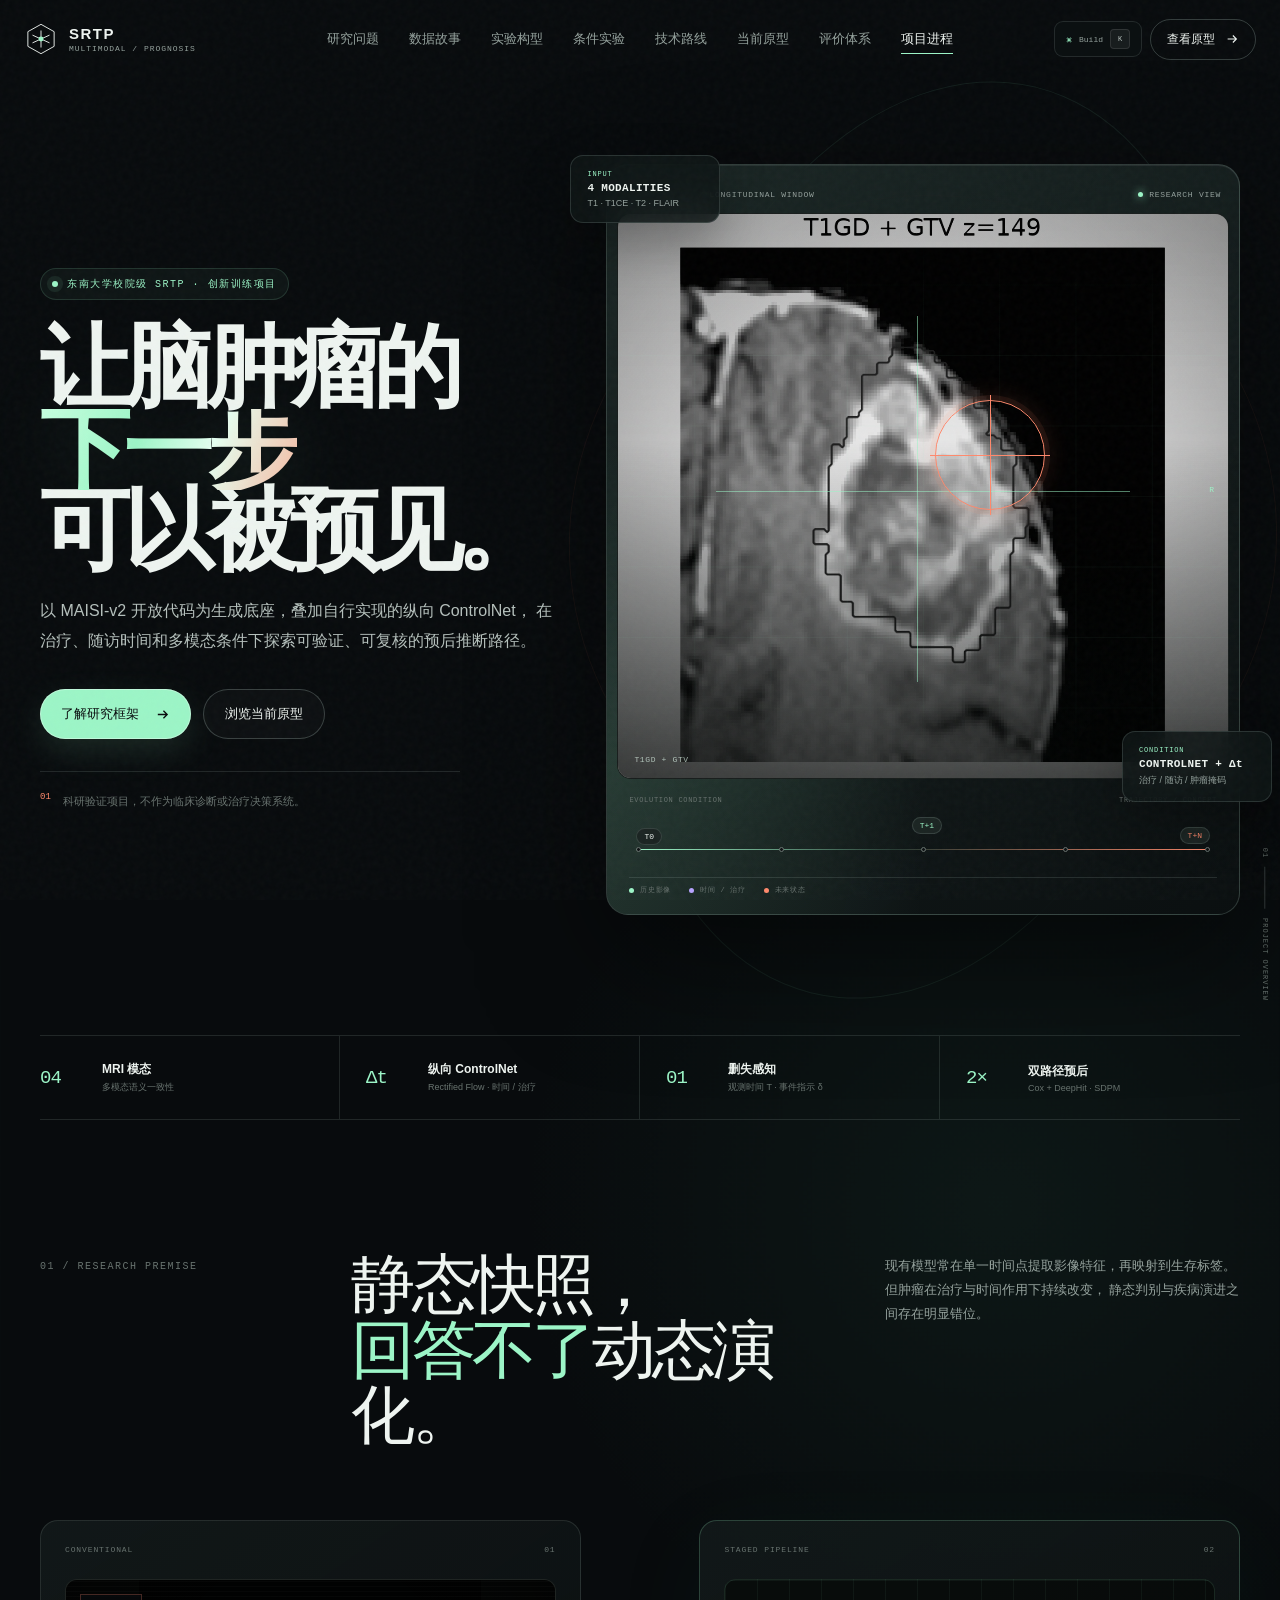
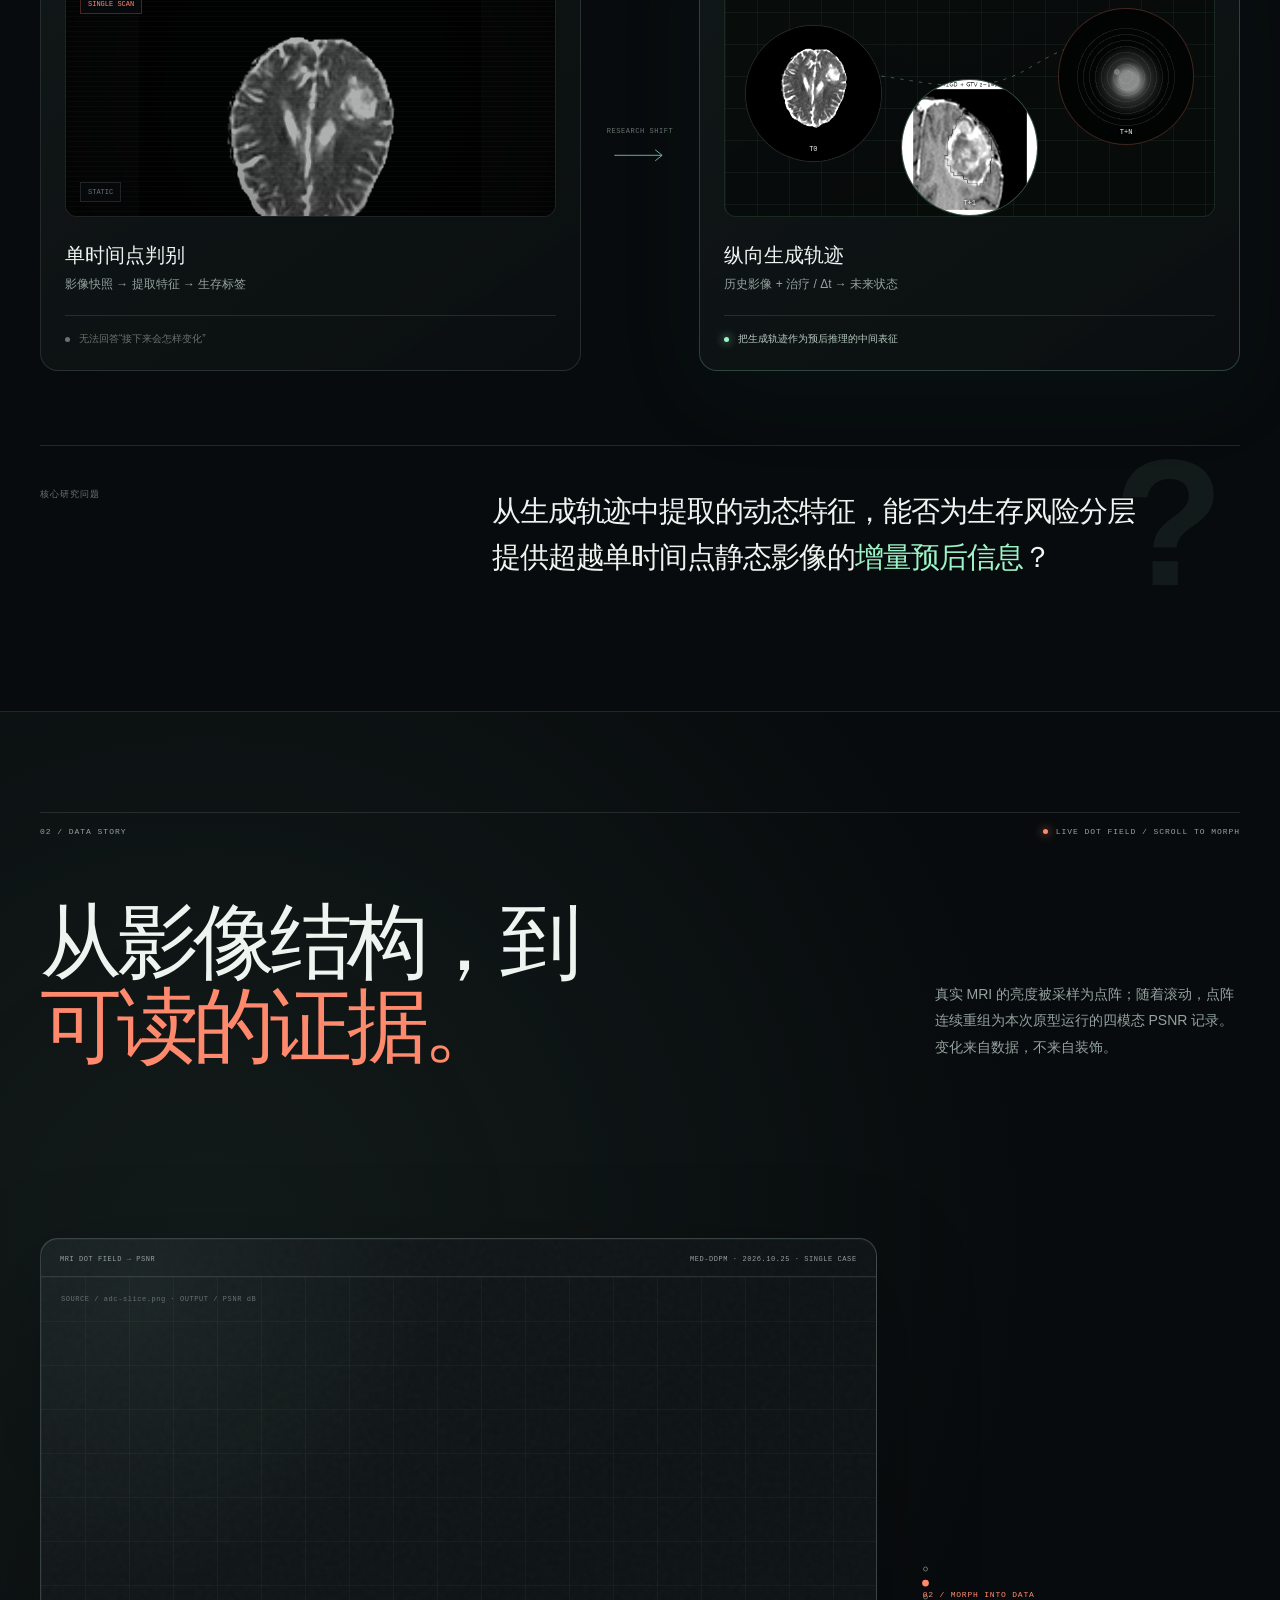
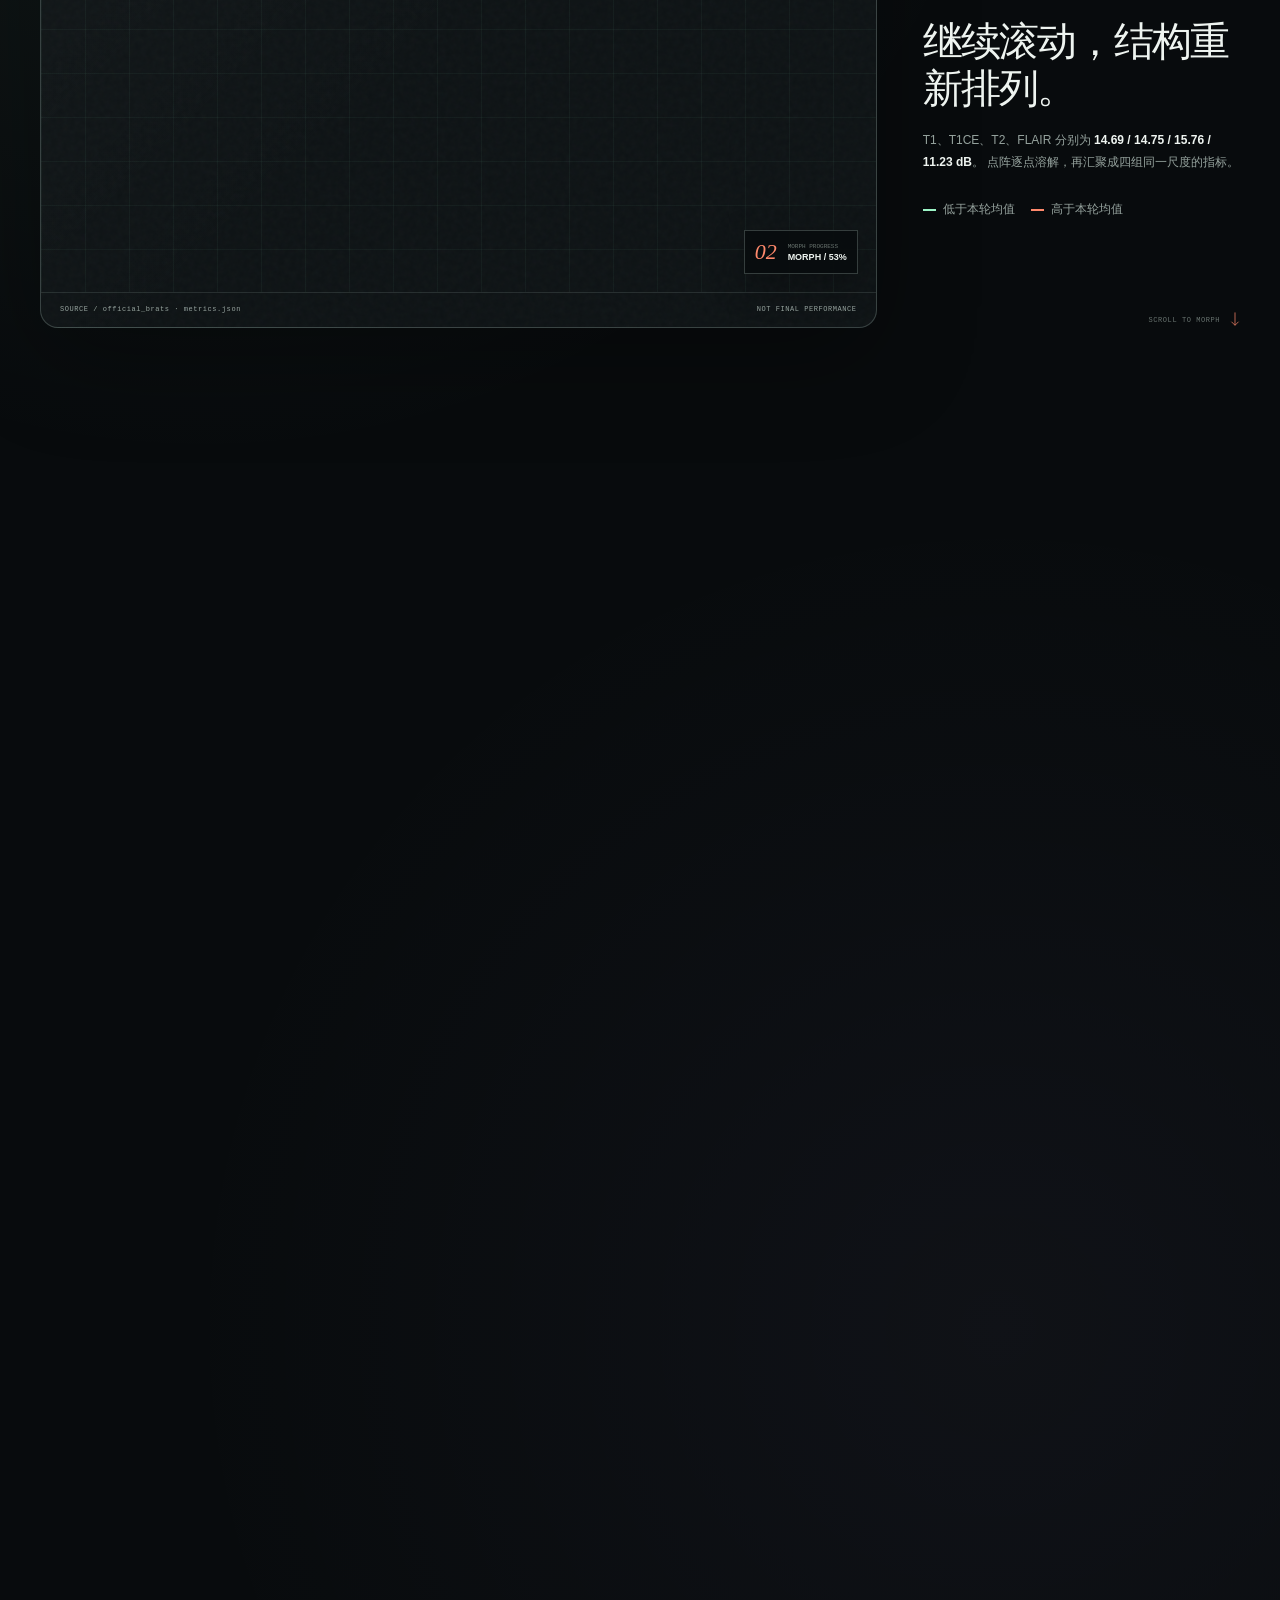
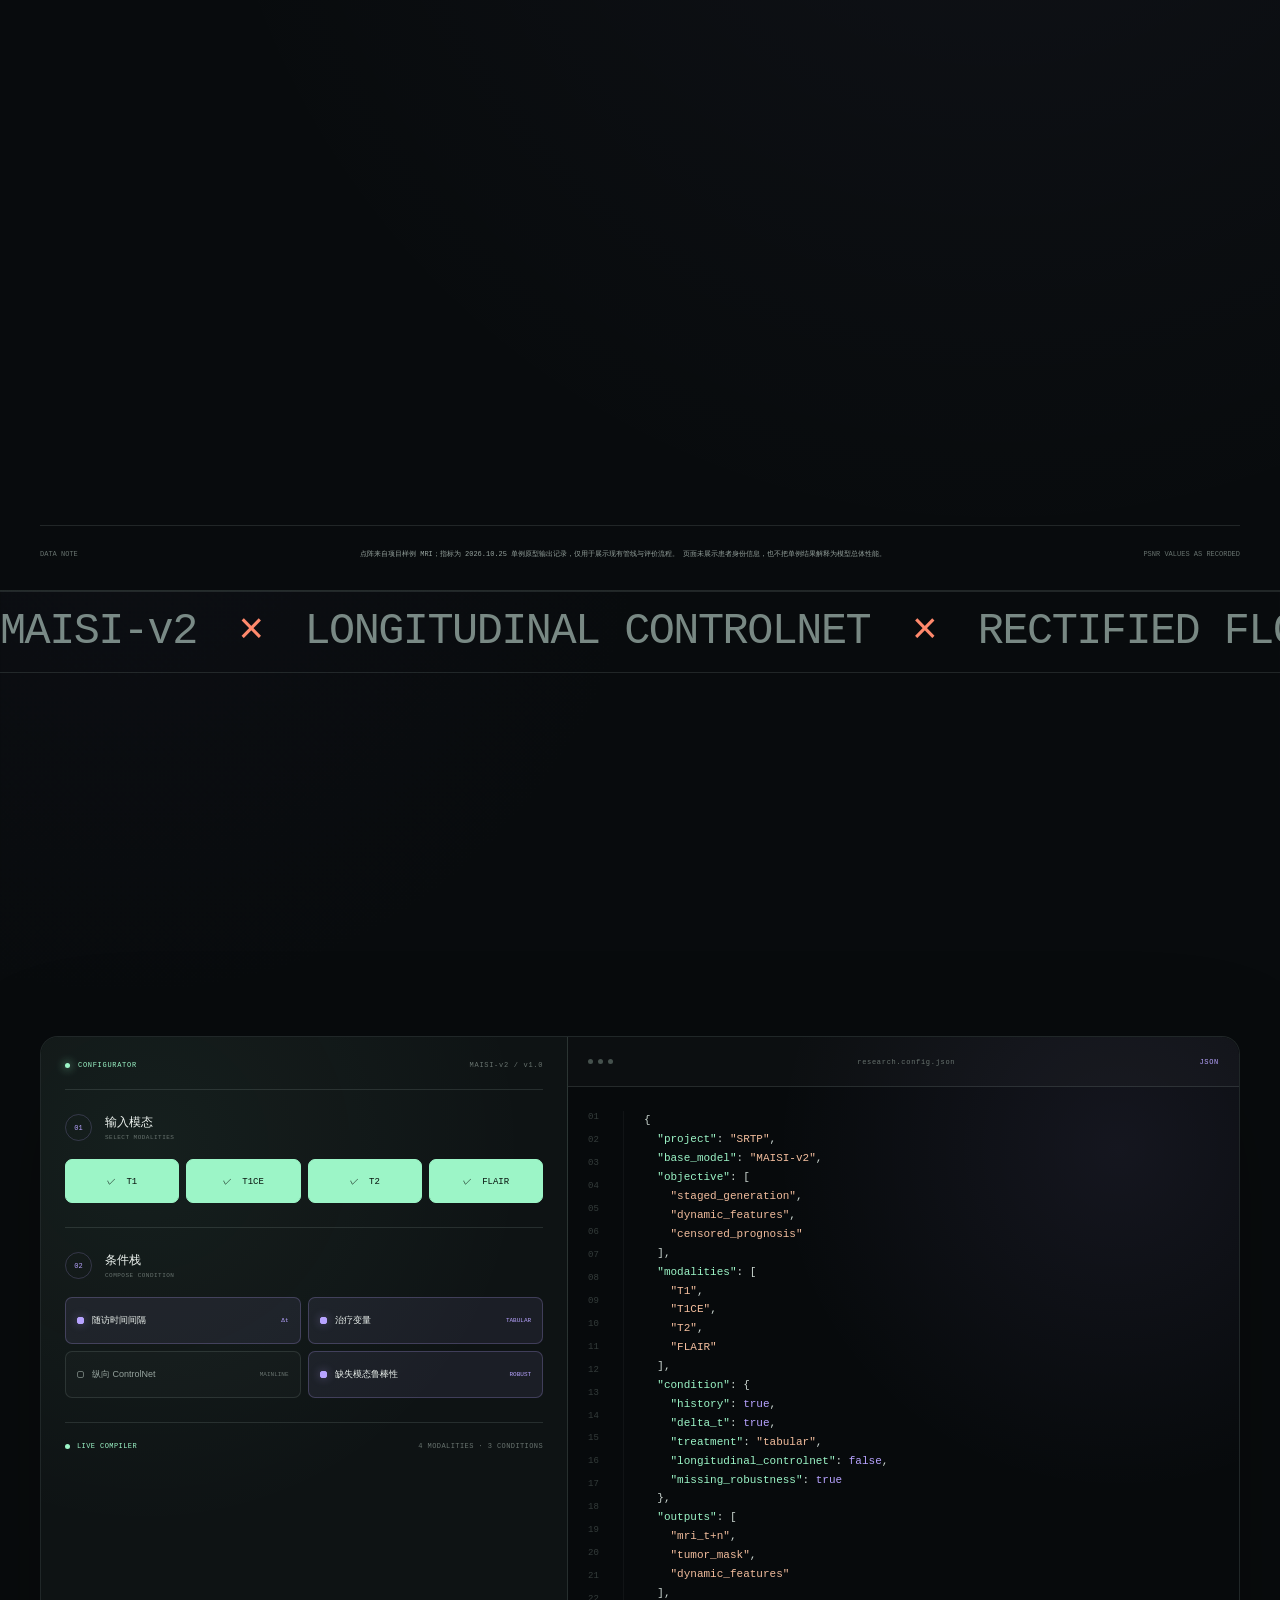
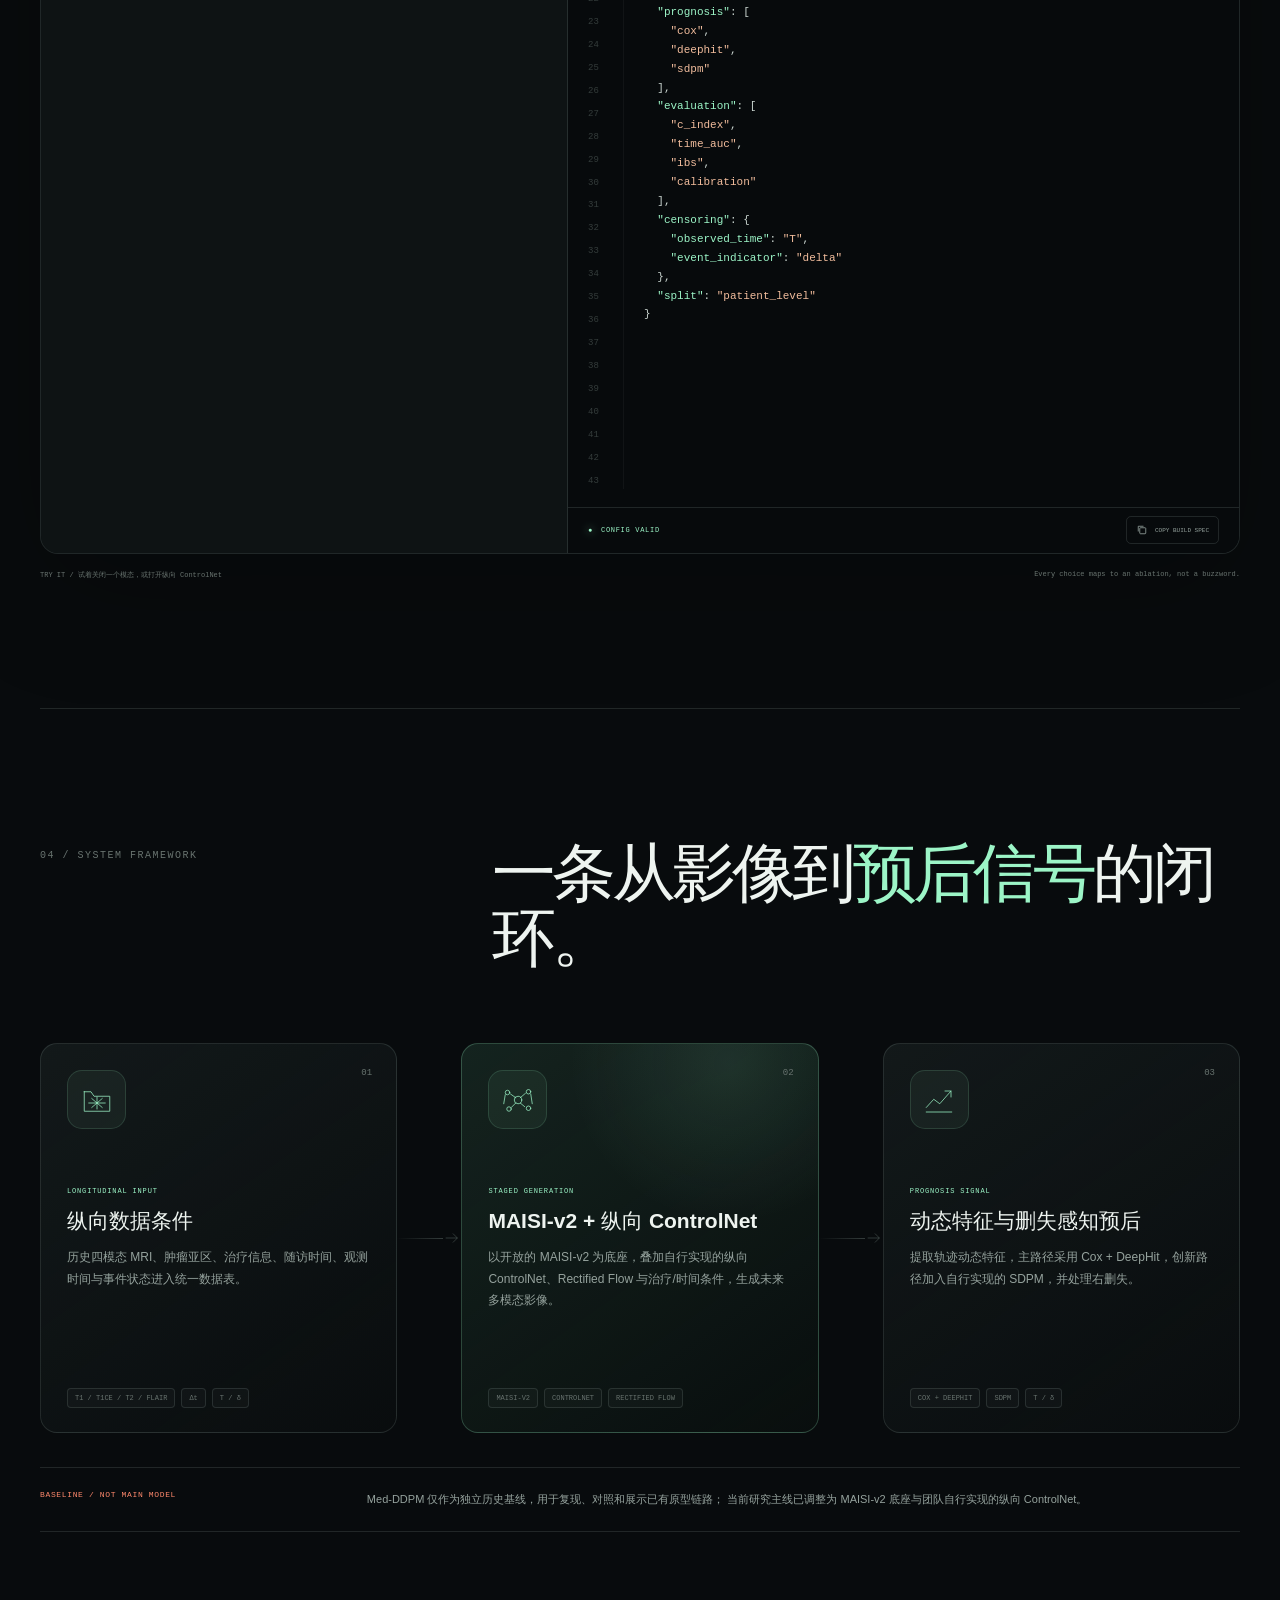
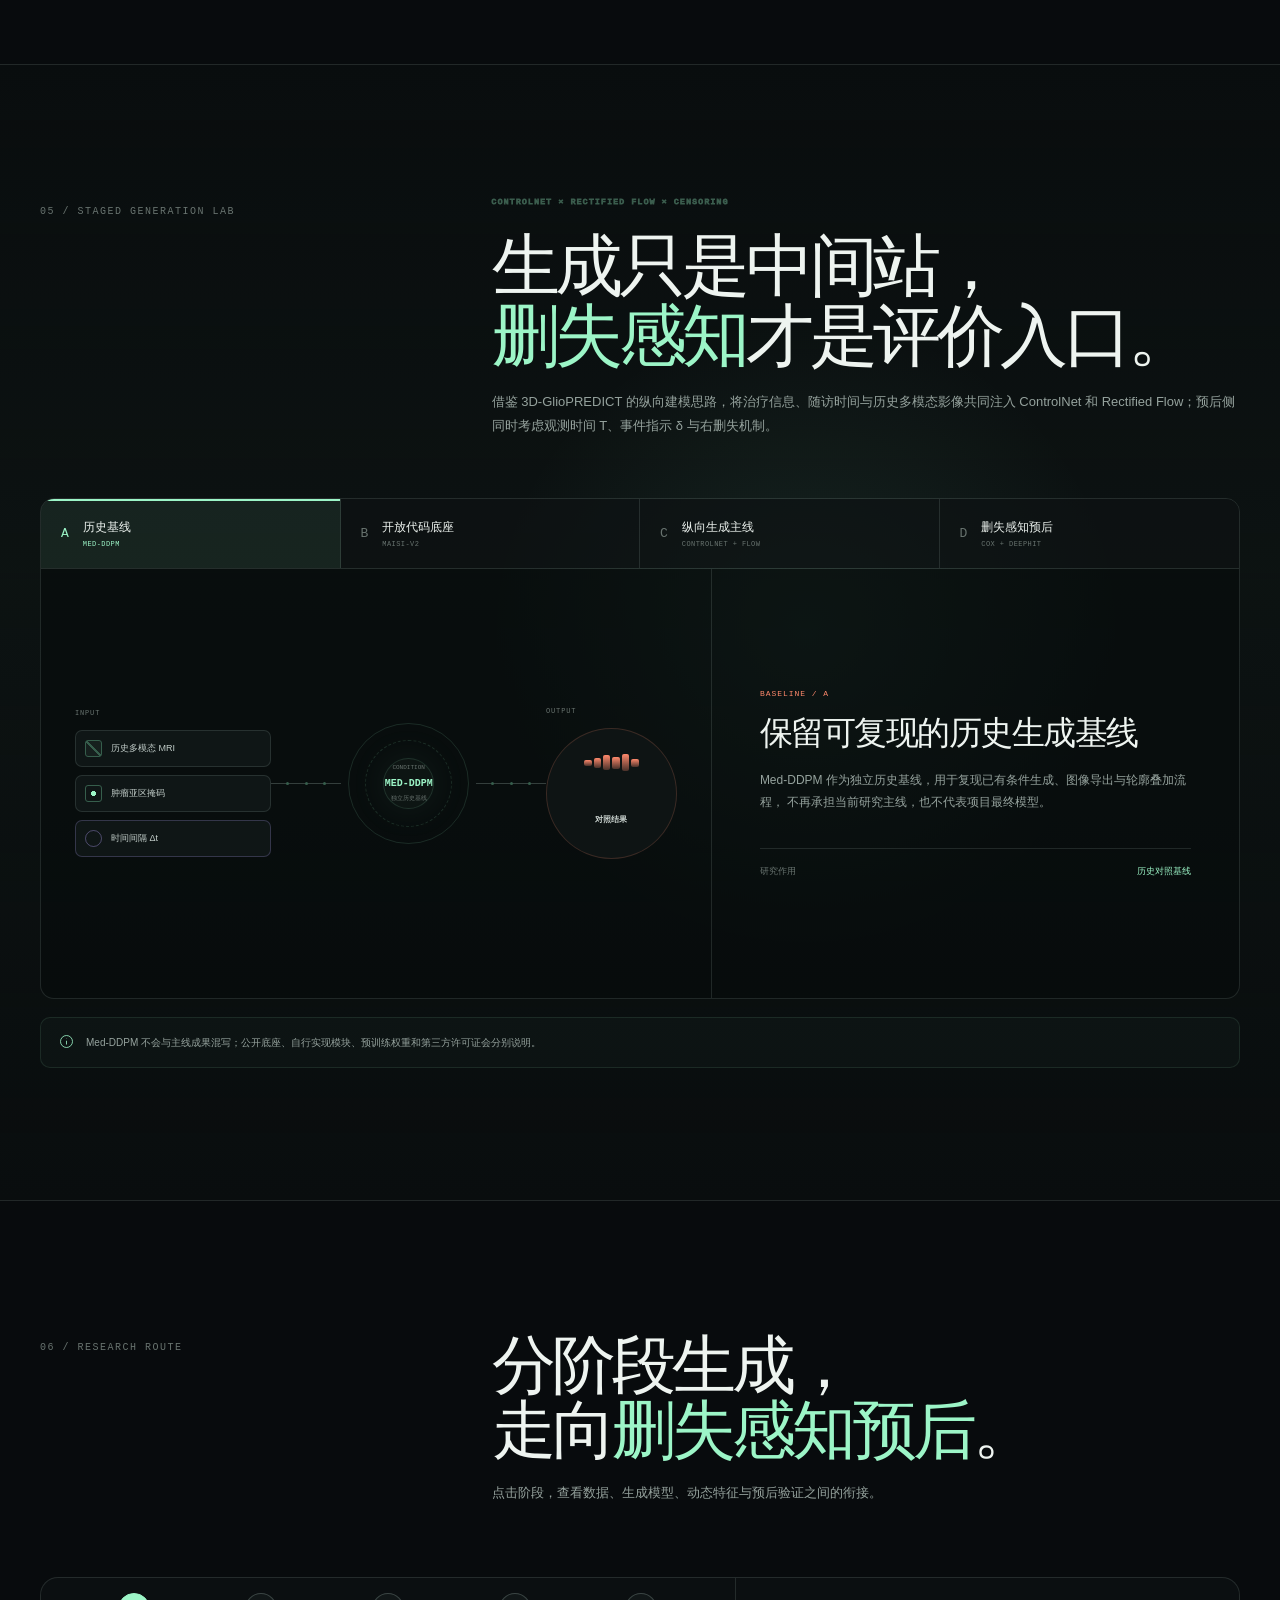
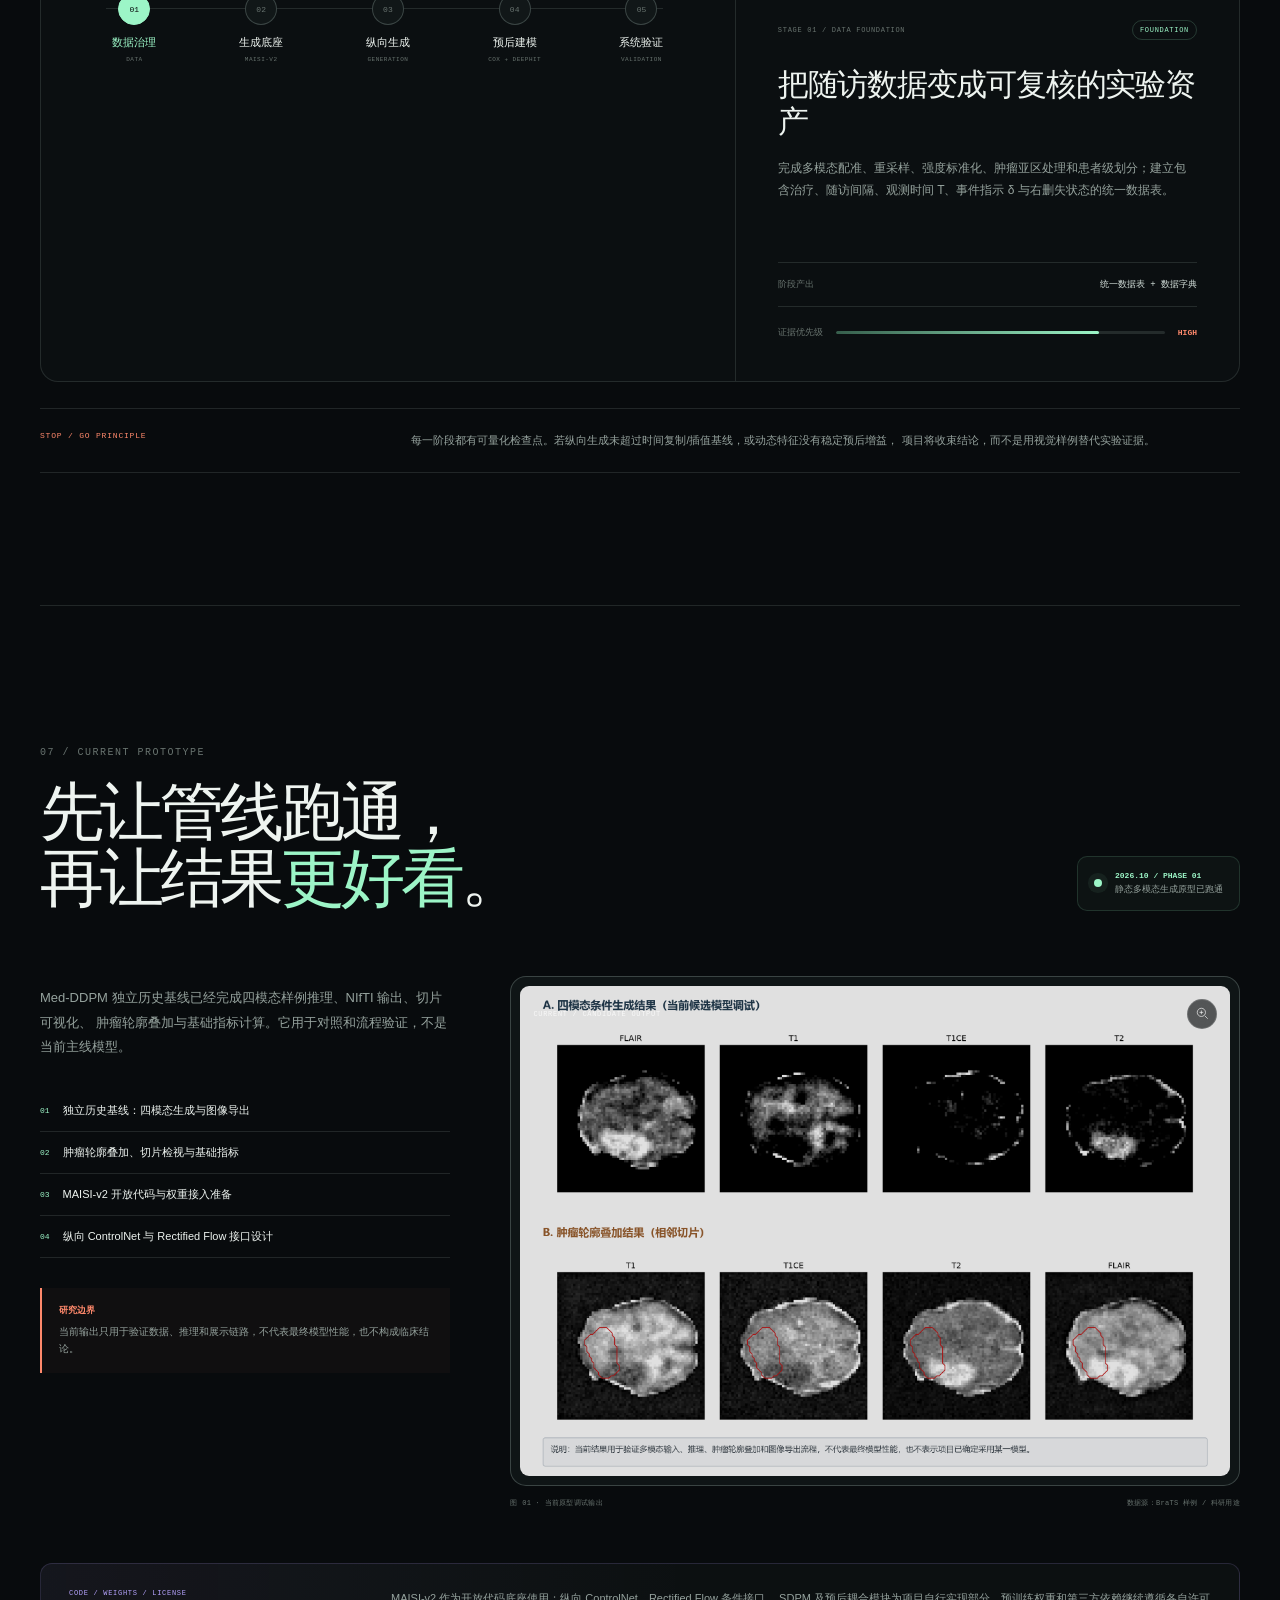
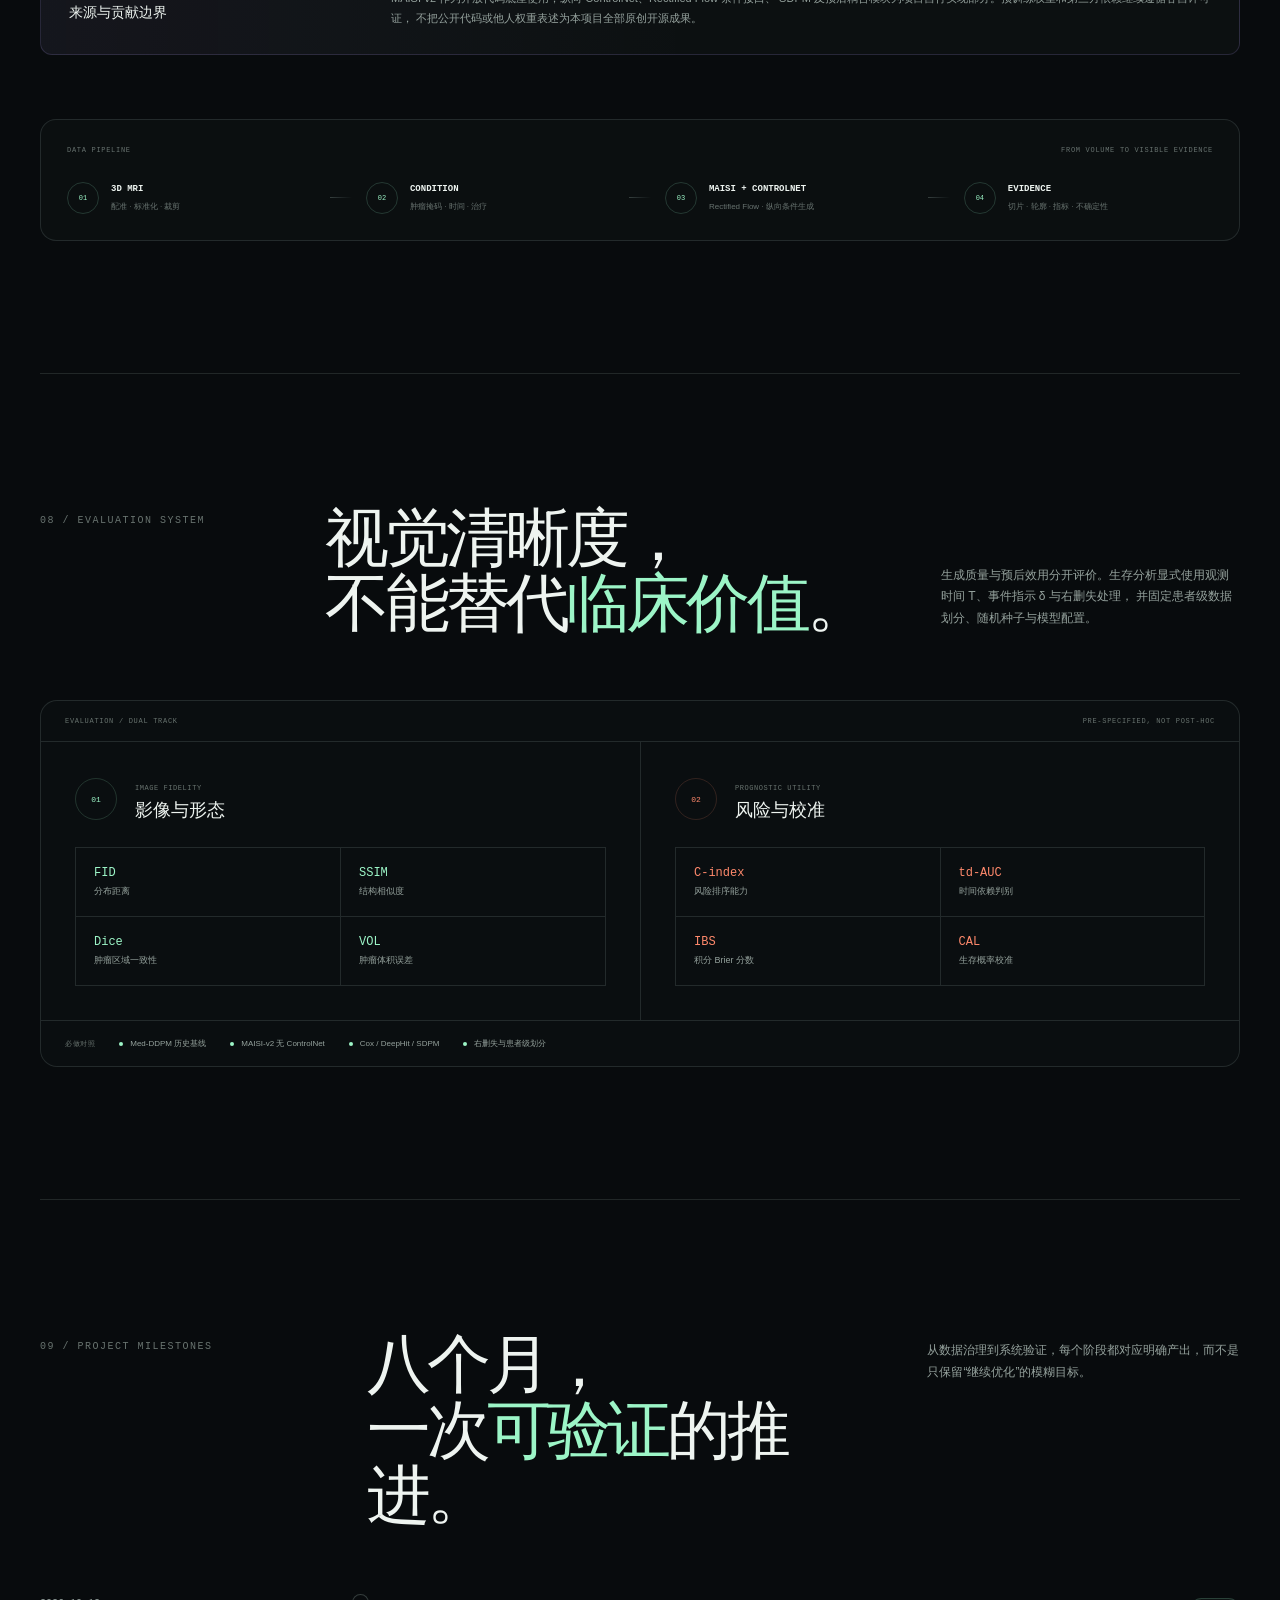
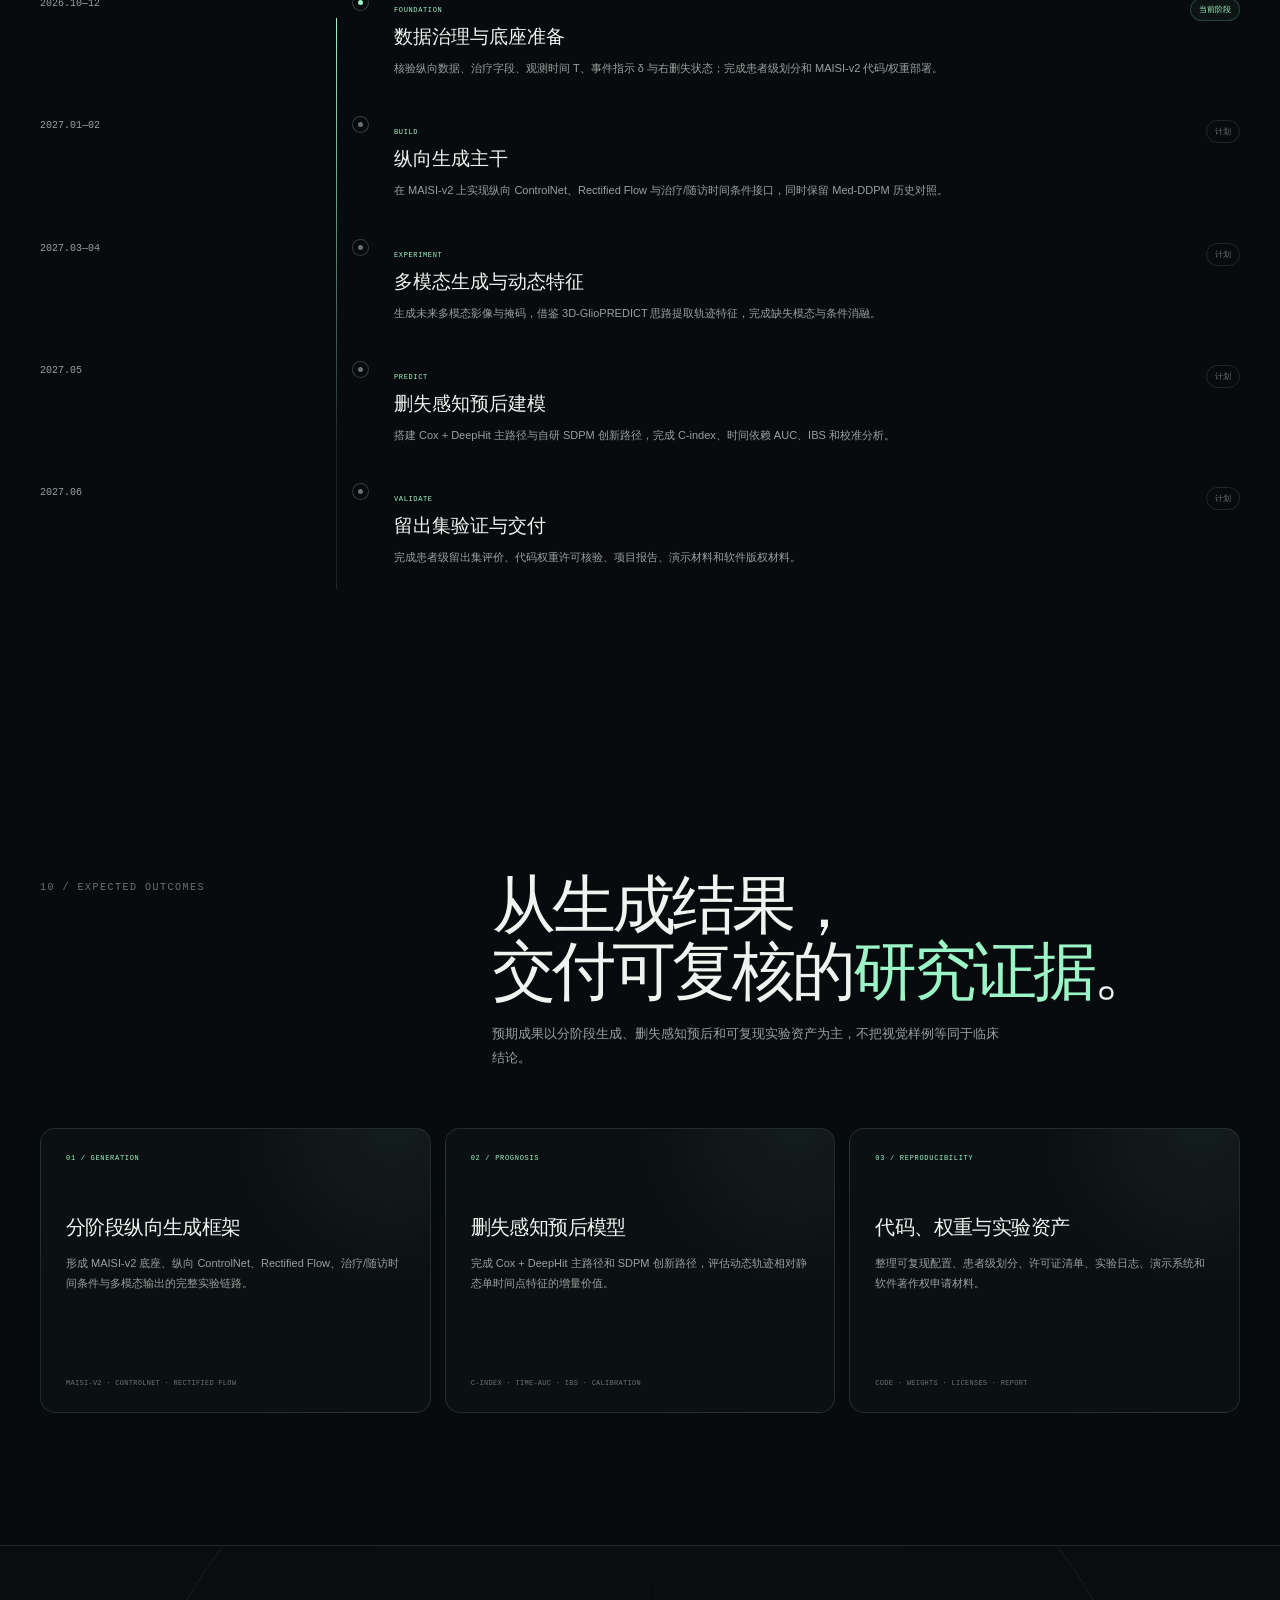
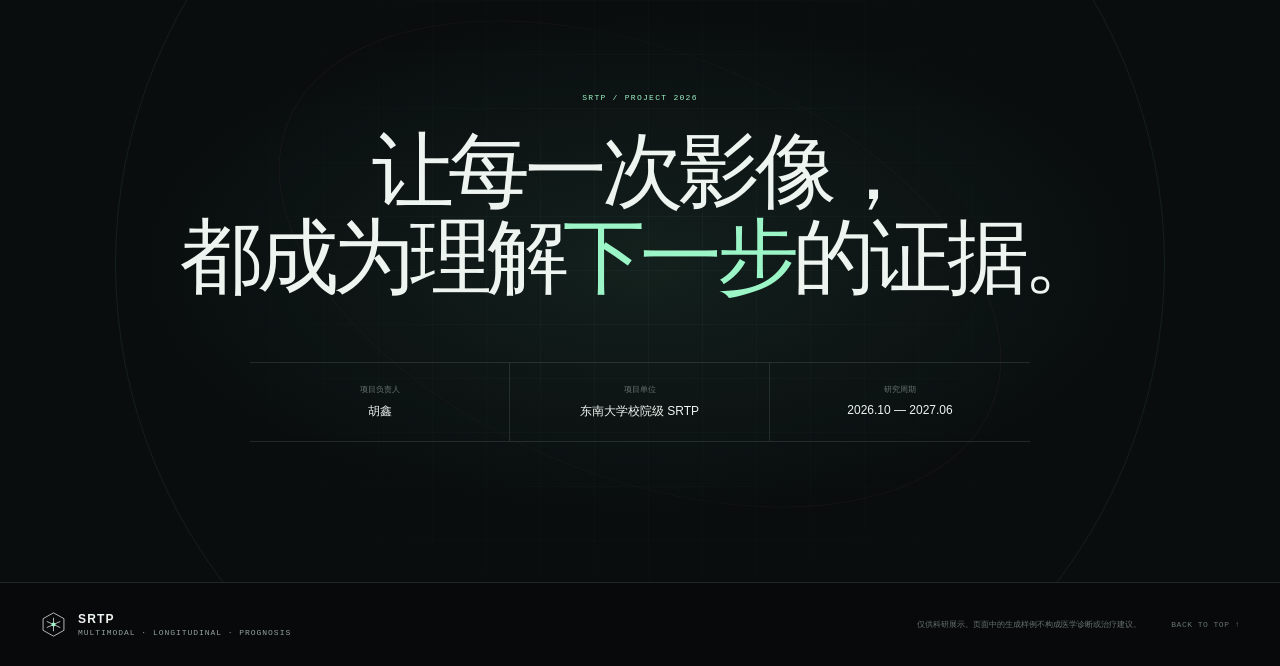
==== commit 341c8b0c: "Update website for staged generation and censoring-aware prognosis" ====
--- a/website/index.html
+++ b/website/index.html
@@ -8,13 +8,13 @@
       content="基于多模态的脑肿瘤纵向生成与预后预测。面向科研验证，探索从静态影像快照走向可解释的肿瘤演化轨迹。"
     />
     <meta name="theme-color" content="#080b0d" />
-    <meta property="og:title" content="PRISM · 脑肿瘤纵向生成与预后预测" />
+    <meta property="og:title" content="SRTP · 脑肿瘤纵向生成与预后预测" />
     <meta
       property="og:description"
-      content="从静态影像观察到纵向演化推演。多模态 MRI、条件生成、语言条件编码与生存预后。"
+      content="从静态影像观察到纵向演化推演。MAISI-v2、纵向 ControlNet、Rectified Flow 与删失感知预后。"
     />
     <meta property="og:type" content="website" />
-    <title>PRISM · 脑肿瘤纵向生成与预后预测</title>
+    <title>SRTP · 脑肿瘤纵向生成与预后预测</title>
     <link rel="icon" href="./favicon.svg" type="image/svg+xml" />
     <link rel="preload" as="image" href="./assets/gtv-overlay.png" />
     <link rel="stylesheet" href="./styles.css" />
@@ -28,15 +28,15 @@
     <div class="page-noise" aria-hidden="true"></div>
 
     <header class="site-header" id="site-header">
-      <a class="brand" href="#top" aria-label="PRISM 项目首页">
+      <a class="brand" href="#top" aria-label="SRTP 项目首页">
         <svg class="brand-mark" viewBox="0 0 44 44" aria-hidden="true">
           <path d="M22 3 39 12.5v19L22 41 5 31.5v-19L22 3Z" />
           <path d="M22 11v22M11 17l22 10M33 17 11 27" />
           <circle cx="22" cy="22" r="3.2" />
         </svg>
         <span class="brand-type">
-          <strong>PRISM</strong>
-          <small>SRTP / 2026—27</small>
+          <strong>SRTP</strong>
+          <small>MULTIMODAL / PROGNOSIS</small>
         </span>
       </a>
 
@@ -44,7 +44,7 @@
         <a href="#research">研究问题</a>
         <a href="#data-story">数据故事</a>
         <a href="#build-spec">实验构型</a>
-        <a href="#language">语言实验</a>
+        <a href="#condition-lab">条件实验</a>
         <a href="#route">技术路线</a>
         <a href="#prototype">当前原型</a>
         <a href="#evaluation">评价体系</a>
@@ -96,8 +96,8 @@
             <span>可以被预见。</span>
           </h1>
           <p class="hero-lede">
-            从静态影像快照，到治疗感知的纵向演化轨迹。我们探索多模态 MRI
-            生成与生存预后之间，一条可验证、可复核的连接路径。
+            以 MAISI-v2 开放代码为生成底座，叠加自行实现的纵向 ControlNet，
+            在治疗、随访时间和多模态条件下探索可验证、可复核的预后推断路径。
           </p>
           <div class="hero-actions">
             <a class="button button-primary" href="#research">
@@ -169,8 +169,8 @@
           </div>
           <div class="floating-note floating-note-b">
             <span class="float-kicker">CONDITION</span>
-            <strong>IMAGE + Δt</strong>
-            <small>结构化临床变量编码</small>
+            <strong>CONTROLNET + Δt</strong>
+            <small>治疗 / 随访 / 肿瘤掩码</small>
           </div>
           <div class="visual-orbit orbit-a" aria-hidden="true"></div>
           <div class="visual-orbit orbit-b" aria-hidden="true"></div>
@@ -194,22 +194,22 @@
         <div class="signal-item reveal">
           <span class="signal-number">Δt</span>
           <div>
-            <strong>纵向条件</strong>
-            <small>随访间隔与治疗信息</small>
+            <strong>纵向 ControlNet</strong>
+            <small>Rectified Flow · 时间 / 治疗</small>
           </div>
         </div>
         <div class="signal-item reveal">
           <span class="signal-number">01</span>
           <div>
-            <strong>患者级验证</strong>
-            <small>避免数据泄漏与重复样本</small>
+            <strong>删失感知</strong>
+            <small>观测时间 T · 事件指示 δ</small>
           </div>
         </div>
         <div class="signal-item reveal">
           <span class="signal-number">2×</span>
           <div>
-            <strong>双轨评价</strong>
-            <small>影像质量 × 预后效用</small>
+            <strong>双路径预后</strong>
+            <small>Cox + DeepHit · SDPM</small>
           </div>
         </div>
       </section>
@@ -252,7 +252,7 @@
 
           <article class="paradigm-card paradigm-new">
             <div class="paradigm-top">
-              <span>PRISM PROPOSAL</span>
+              <span>STAGED PIPELINE</span>
               <span>02</span>
             </div>
             <div class="trajectory-visual" aria-label="从历史时间点到未来时间点的纵向影像序列">
@@ -404,14 +404,16 @@
       <section class="section build-spec" id="build-spec">
         <div class="build-marquee" aria-hidden="true">
           <div>
-            MULTIMODAL <i>×</i> TEMPORAL <i>×</i> LANGUAGE-GUIDED <i>×</i> PROGNOSIS
-            <i>×</i> MULTIMODAL <i>×</i> TEMPORAL <i>×</i> LANGUAGE-GUIDED <i>×</i>
-            PROGNOSIS <i>×</i>
+            MAISI-v2 <i>×</i> LONGITUDINAL CONTROLNET <i>×</i> RECTIFIED FLOW
+            <i>×</i> CENSORING-AWARE PROGNOSIS <i>×</i> MAISI-v2 <i>×</i>
+            LONGITUDINAL CONTROLNET <i>×</i> RECTIFIED FLOW <i>×</i>
+            CENSORING-AWARE PROGNOSIS <i>×</i>
           </div>
           <div>
-            MULTIMODAL <i>×</i> TEMPORAL <i>×</i> LANGUAGE-GUIDED <i>×</i> PROGNOSIS
-            <i>×</i> MULTIMODAL <i>×</i> TEMPORAL <i>×</i> LANGUAGE-GUIDED <i>×</i>
-            PROGNOSIS <i>×</i>
+            MAISI-v2 <i>×</i> LONGITUDINAL CONTROLNET <i>×</i> RECTIFIED FLOW
+            <i>×</i> CENSORING-AWARE PROGNOSIS <i>×</i> MAISI-v2 <i>×</i>
+            LONGITUDINAL CONTROLNET <i>×</i> RECTIFIED FLOW <i>×</i>
+            CENSORING-AWARE PROGNOSIS <i>×</i>
           </div>
         </div>
 
@@ -431,7 +433,7 @@
           <div class="build-controls">
             <div class="build-panel-head">
               <span><i class="panel-status-dot"></i>CONFIGURATOR</span>
-              <span>PRISM / v0.9</span>
+              <span>MAISI-v2 / v1.0</span>
             </div>
 
             <div class="control-block">
@@ -488,11 +490,11 @@
                 <button
                   class="condition-toggle"
                   type="button"
-                  data-condition="language"
+                  data-condition="controlnet"
                   aria-pressed="false"
                 >
-                  <span><i></i>语言模型编码</span>
-                  <small>TEST</small>
+                  <span><i></i>纵向 ControlNet</span>
+                  <small>MAINLINE</small>
                 </button>
                 <button
                   class="condition-toggle is-on"
@@ -544,7 +546,7 @@
         </div>
 
         <div class="build-footnote reveal">
-          <span>TRY IT / 试着关闭一个模态，或打开 LLM 条件</span>
+          <span>TRY IT / 试着关闭一个模态，或打开纵向 ControlNet</span>
           <span>Every choice maps to an ablation, not a buzzword.</span>
         </div>
       </section>
@@ -566,9 +568,9 @@
             </div>
             <span class="card-kicker">LONGITUDINAL INPUT</span>
             <h3>纵向数据条件</h3>
-            <p>历史四模态 MRI、肿瘤亚区、治疗信息、随访时间与生存标签进入统一数据表。</p>
+            <p>历史四模态 MRI、肿瘤亚区、治疗信息、随访时间、观测时间与事件状态进入统一数据表。</p>
             <div class="card-tags">
-              <span>T1 / T1CE</span><span>T2 / FLAIR</span><span>Δt</span>
+              <span>T1 / T1CE / T2 / FLAIR</span><span>Δt</span><span>T / δ</span>
             </div>
           </article>
 
@@ -589,11 +591,11 @@
                 <path d="m14 16 7 5M34 15l-7 6M15 34l6-6M33 33l-6-5M7 17l-2 12M41 16l2 13" />
               </svg>
             </div>
-            <span class="card-kicker">CONDITIONAL GENERATION</span>
-            <h3>候选模型比较</h3>
-            <p>以 Med-DDPM 为静态基线，联合条件扩散与潜空间方案，比较未来影像和掩码生成能力。</p>
+            <span class="card-kicker">STAGED GENERATION</span>
+            <h3>MAISI-v2 + 纵向 ControlNet</h3>
+            <p>以开放的 MAISI-v2 为底座，叠加自行实现的纵向 ControlNet、Rectified Flow 与治疗/时间条件，生成未来多模态影像。</p>
             <div class="card-tags">
-              <span>MED-DDPM</span><span>COND. DIFFUSION</span><span>LLM ENCODER</span>
+              <span>MAISI-V2</span><span>CONTROLNET</span><span>RECTIFIED FLOW</span>
             </div>
           </article>
 
@@ -612,29 +614,37 @@
               </svg>
             </div>
             <span class="card-kicker">PROGNOSIS SIGNAL</span>
-            <h3>轨迹特征与验证</h3>
-            <p>提取体积变化率、水肿梯度与增强模式轨迹，接入 Cox 或离散时间生存模型。</p>
+            <h3>动态特征与删失感知预后</h3>
+            <p>提取轨迹动态特征，主路径采用 Cox + DeepHit，创新路径加入自行实现的 SDPM，并处理右删失。</p>
             <div class="card-tags">
-              <span>DYNAMIC FEATURES</span><span>SURVIVAL</span>
+              <span>COX + DEEPHIT</span><span>SDPM</span><span>T / δ</span>
             </div>
           </article>
         </div>
+
+        <div class="baseline-note reveal">
+          <span>BASELINE / NOT MAIN MODEL</span>
+          <p>
+            Med-DDPM 仅作为独立历史基线，用于复现、对照和展示已有原型链路；
+            当前研究主线已调整为 MAISI-v2 底座与团队自行实现的纵向 ControlNet。
+          </p>
+        </div>
       </section>
 
-      <section class="section language-lab" id="language">
+      <section class="section language-lab" id="condition-lab">
         <div class="language-glow" aria-hidden="true"></div>
         <div class="language-intro reveal">
-          <div class="section-index">05 / LANGUAGE CONDITION LAB</div>
-          <span class="outline-label">LLM AS A TESTED VARIABLE</span>
-          <h2>语言模型不是装饰，<br />而是<em>待验证</em>的条件编码器。</h2>
+          <div class="section-index">05 / STAGED GENERATION LAB</div>
+          <span class="outline-label">CONTROLNET × RECTIFIED FLOW × CENSORING</span>
+          <h2>生成只是中间站，<br /><em>删失感知</em>才是评价入口。</h2>
           <p>
-            当前纵向数据预计缺少自由临床文本。因此我们不让语言模型“编造病情”，而是把已有的结构化治疗与随访变量
-            模板化，比较语言模型编码与普通表格编码是否产生可测量的增益。
+            借鉴 3D-GlioPREDICT 的纵向建模思路，将治疗信息、随访时间与历史多模态影像共同注入
+            ControlNet 和 Rectified Flow；预后侧同时考虑观测时间 T、事件指示 δ 与右删失机制。
           </p>
         </div>
 
         <div class="experiment-lab reveal">
-          <div class="experiment-tabs" role="tablist" aria-label="条件编码消融实验">
+          <div class="experiment-tabs" role="tablist" aria-label="分阶段生成与预后消融实验">
             <button
               class="experiment-tab is-active"
               type="button"
@@ -644,8 +654,8 @@
               data-experiment="a"
             >
               <span>A</span>
-              <strong>影像基线</strong>
-              <small>IMAGE + MASK</small>
+              <strong>历史基线</strong>
+              <small>MED-DDPM</small>
             </button>
             <button
               class="experiment-tab"
@@ -656,8 +666,8 @@
               data-experiment="b"
             >
               <span>B</span>
-              <strong>结构化条件</strong>
-              <small>TABULAR + Δt</small>
+              <strong>开放代码底座</strong>
+              <small>MAISI-V2</small>
             </button>
             <button
               class="experiment-tab"
@@ -668,8 +678,8 @@
               data-experiment="c"
             >
               <span>C</span>
-              <strong>语言化编码</strong>
-              <small>LLM CONDITION</small>
+              <strong>纵向生成主线</strong>
+              <small>CONTROLNET + FLOW</small>
             </button>
             <button
               class="experiment-tab"
@@ -680,8 +690,8 @@
               data-experiment="d"
             >
               <span>D</span>
-              <strong>缺失鲁棒性</strong>
-              <small>MISSING MODALITY</small>
+              <strong>删失感知预后</strong>
+              <small>COX + DEEPHIT</small>
             </button>
           </div>
 
@@ -710,8 +720,8 @@
               <div class="model-core">
                 <div class="core-rings" aria-hidden="true"><i></i><i></i><i></i></div>
                 <small>CONDITION</small>
-                <strong id="core-title">DIFFUSION</strong>
-                <span id="core-caption">影像条件生成</span>
+                <strong id="core-title">MED-DDPM</strong>
+                <span id="core-caption">独立历史基线</span>
               </div>
               <div class="flow-line output-line" aria-hidden="true">
                 <span></span><span></span><span></span>
@@ -722,21 +732,21 @@
                   <div class="output-bars">
                     <i></i><i></i><i></i><i></i><i></i><i></i>
                   </div>
-                  <strong id="output-title">未来影像</strong>
+                  <strong id="output-title">对照结果</strong>
                 </div>
               </div>
             </div>
 
             <div class="experiment-copy">
               <span class="experiment-status" id="experiment-status">BASELINE / A</span>
-              <h3 id="experiment-title">建立纵向生成的最低基线</h3>
+              <h3 id="experiment-title">保留可复现的历史生成基线</h3>
               <p id="experiment-description">
-                只使用历史影像与肿瘤掩码，验证模型能否学习时间点之间的基本变化。该组不引入任何临床语义，
-                用于判断其他条件是否真正带来增益。
+                Med-DDPM 作为独立历史基线，用于复现已有条件生成、图像导出与轮廓叠加流程，
+                不再承担当前研究主线，也不代表项目最终模型。
               </p>
               <div class="experiment-metrics">
                 <span>研究作用</span>
-                <strong id="experiment-purpose">控制变量基线</strong>
+                <strong id="experiment-purpose">历史对照基线</strong>
               </div>
             </div>
           </div>
@@ -747,7 +757,7 @@
               <path d="M10 9v5M10 6.3v.4" />
             </svg>
             <p>
-              如果 LLM 组没有超过结构化编码组，我们会把它报告为有效结论：并非所有医学生成任务都需要语言模型。
+              Med-DDPM 不会与主线成果混写；公开底座、自行实现模块、预训练权重和第三方许可证会分别说明。
             </p>
           </div>
         </div>
@@ -756,8 +766,8 @@
       <section class="section route" id="route">
         <div class="section-heading compact reveal">
           <div class="section-index">06 / RESEARCH ROUTE</div>
-          <h2>先验证<em>闭环</em>，再扩大模型池。</h2>
-          <p>点击阶段，查看每一步真正需要产出的数据、模型与验证结果。</p>
+          <h2>分阶段生成，<br />走向<em>删失感知预后</em>。</h2>
+          <p>点击阶段，查看数据、生成模型、动态特征与预后验证之间的衔接。</p>
         </div>
 
         <div class="route-shell reveal">
@@ -773,8 +783,8 @@
               </button>
               <button class="route-step" type="button" role="tab" aria-selected="false" data-step="1">
                 <span>02</span>
-                <strong>静态基线</strong>
-                <small>BASELINE</small>
+                <strong>生成底座</strong>
+                <small>MAISI-V2</small>
               </button>
               <button class="route-step" type="button" role="tab" aria-selected="false" data-step="2">
                 <span>03</span>
@@ -783,8 +793,8 @@
               </button>
               <button class="route-step" type="button" role="tab" aria-selected="false" data-step="3">
                 <span>04</span>
-                <strong>预后耦合</strong>
-                <small>PROGNOSIS</small>
+                <strong>预后建模</strong>
+                <small>COX + DEEPHIT</small>
               </button>
               <button class="route-step" type="button" role="tab" aria-selected="false" data-step="4">
                 <span>05</span>
@@ -801,7 +811,7 @@
             </div>
             <h3 id="route-title">把随访数据变成可复核的实验资产</h3>
             <p id="route-description">
-              完成多模态配准、重采样、强度标准化、肿瘤亚区处理和患者级划分；建立纵向影像、治疗信息、随访间隔与删失标签的统一数据表。
+              完成多模态配准、重采样、强度标准化、肿瘤亚区处理和患者级划分；建立包含治疗、随访间隔、观测时间 T、事件指示 δ 与右删失状态的统一数据表。
             </p>
             <div class="route-output">
               <span>阶段产出</span>
@@ -842,14 +852,14 @@
         <div class="prototype-grid">
           <div class="prototype-copy reveal">
             <p>
-              当前原型基于 Med-DDPM 的条件生成路线，已经完成四模态样例推理、NIfTI
-              输出、切片可视化、肿瘤轮廓叠加与基础指标计算。
+              Med-DDPM 独立历史基线已经完成四模态样例推理、NIfTI 输出、切片可视化、
+              肿瘤轮廓叠加与基础指标计算。它用于对照和流程验证，不是当前主线模型。
             </p>
             <ul class="check-list">
-              <li><span>01</span>四模态条件生成与图像导出</li>
-              <li><span>02</span>肿瘤轮廓叠加与切片检视</li>
-              <li><span>03</span>PSNR、SSIM、NCC 等基础指标</li>
-              <li><span>04</span>预训练权重与自定义数据推理流程</li>
+              <li><span>01</span>独立历史基线：四模态生成与图像导出</li>
+              <li><span>02</span>肿瘤轮廓叠加、切片检视与基础指标</li>
+              <li><span>03</span>MAISI-v2 开放代码与权重接入准备</li>
+              <li><span>04</span>纵向 ControlNet 与 Rectified Flow 接口设计</li>
             </ul>
             <div class="prototype-caveat">
               <strong>研究边界</strong>
@@ -885,6 +895,18 @@
           </figure>
         </div>
 
+        <div class="license-boundary reveal">
+          <div>
+            <span>CODE / WEIGHTS / LICENSE</span>
+            <strong>来源与贡献边界</strong>
+          </div>
+          <p>
+            MAISI-v2 作为开放代码底座使用；纵向 ControlNet、Rectified Flow 条件接口、
+            SDPM 及预后耦合模块为项目自行实现部分。预训练权重和第三方依赖继续遵循各自许可证，
+            不把公开代码或他人权重表述为本项目全部原创开源成果。
+          </p>
+        </div>
+
         <div class="prototype-sequence reveal">
           <div class="sequence-heading">
             <span>DATA PIPELINE</span>
@@ -905,8 +927,8 @@
             <i></i>
             <div class="sequence-step">
               <span>03</span>
-              <strong>DIFFUSION</strong>
-              <small>条件采样 · 候选生成</small>
+              <strong>MAISI + CONTROLNET</strong>
+              <small>Rectified Flow · 纵向条件生成</small>
             </div>
             <i></i>
             <div class="sequence-step">
@@ -925,7 +947,8 @@
             <h2>视觉清晰度，<br />不能替代<em>临床价值</em>。</h2>
           </div>
           <p class="evaluation-lede reveal">
-            生成质量与预后效用分开评价。每个结果都固定患者级数据划分、随机种子与模型配置，并保留可复核日志。
+            生成质量与预后效用分开评价。生存分析显式使用观测时间 T、事件指示 δ 与右删失处理，
+            并固定患者级数据划分、随机种子与模型配置。
           </p>
         </div>
 
@@ -961,17 +984,17 @@
               <div class="metric-list">
                 <div><span>C-index</span><strong>风险排序能力</strong></div>
                 <div><span>td-AUC</span><strong>时间依赖判别</strong></div>
-                <div><span>Brier</span><strong>概率预测误差</strong></div>
-                <div><span>CAL</span><strong>校准曲线</strong></div>
+                <div><span>IBS</span><strong>积分 Brier 分数</strong></div>
+                <div><span>CAL</span><strong>生存概率校准</strong></div>
               </div>
             </article>
           </div>
           <div class="ablation-line">
             <span>必做对照</span>
-            <div><i></i>单时间点静态模型</div>
-            <div><i></i>无生成辅助模型</div>
-            <div><i></i>不同条件组合</div>
-            <div><i></i>固定数据划分与种子</div>
+            <div><i></i>Med-DDPM 历史基线</div>
+            <div><i></i>MAISI-v2 无 ControlNet</div>
+            <div><i></i>Cox / DeepHit / SDPM</div>
+            <div><i></i>右删失与患者级划分</div>
           </div>
         </div>
       </section>
@@ -989,8 +1012,8 @@
             <div class="timeline-dot"><span></span></div>
             <div class="timeline-content">
               <span>FOUNDATION</span>
-              <h3>数据与研究基线</h3>
-              <p>完成数据核验、患者级划分、文献梳理、统一目录与实验记录规范。</p>
+              <h3>数据治理与底座准备</h3>
+              <p>核验纵向数据、治疗字段、观测时间 T、事件指示 δ 与右删失状态；完成患者级划分和 MAISI-v2 代码/权重部署。</p>
             </div>
             <span class="timeline-state current">当前阶段</span>
           </article>
@@ -999,8 +1022,8 @@
             <div class="timeline-dot"><span></span></div>
             <div class="timeline-content">
               <span>BUILD</span>
-              <h3>模型接口与复现</h3>
-              <p>建立静态基线、候选生成模型和纵向条件模型的统一输入输出接口。</p>
+              <h3>纵向生成主干</h3>
+              <p>在 MAISI-v2 上实现纵向 ControlNet、Rectified Flow 与治疗/随访时间条件接口，同时保留 Med-DDPM 历史对照。</p>
             </div>
             <span class="timeline-state">计划</span>
           </article>
@@ -1009,8 +1032,8 @@
             <div class="timeline-dot"><span></span></div>
             <div class="timeline-content">
               <span>EXPERIMENT</span>
-              <h3>纵向生成与消融</h3>
-              <p>完成未来影像与掩码生成、语言条件对比、缺失模态实验和不确定性分析。</p>
+              <h3>多模态生成与动态特征</h3>
+              <p>生成未来多模态影像与掩码，借鉴 3D-GlioPREDICT 思路提取轨迹特征，完成缺失模态与条件消融。</p>
             </div>
             <span class="timeline-state">计划</span>
           </article>
@@ -1019,8 +1042,8 @@
             <div class="timeline-dot"><span></span></div>
             <div class="timeline-content">
               <span>PREDICT</span>
-              <h3>动态特征与预后耦合</h3>
-              <p>接入生存分析模型，完成轨迹特征、风险分层和原型系统联合调试。</p>
+              <h3>删失感知预后建模</h3>
+              <p>搭建 Cox + DeepHit 主路径与自研 SDPM 创新路径，完成 C-index、时间依赖 AUC、IBS 和校准分析。</p>
             </div>
             <span class="timeline-state">计划</span>
           </article>
@@ -1030,9 +1053,38 @@
             <div class="timeline-content">
               <span>VALIDATE</span>
               <h3>留出集验证与交付</h3>
-              <p>完成患者级留出集评价、预后增益复核、项目报告、演示材料和软件版权材料。</p>
+              <p>完成患者级留出集评价、代码权重许可核验、项目报告、演示材料和软件版权材料。</p>
             </div>
             <span class="timeline-state">计划</span>
+          </article>
+        </div>
+      </section>
+
+      <section class="section outcomes" id="outcomes">
+        <div class="section-heading compact reveal">
+          <div class="section-index">10 / EXPECTED OUTCOMES</div>
+          <h2>从生成结果，<br />交付可复核的<em>研究证据</em>。</h2>
+          <p>预期成果以分阶段生成、删失感知预后和可复现实验资产为主，不把视觉样例等同于临床结论。</p>
+        </div>
+
+        <div class="outcomes-grid">
+          <article class="outcome-card reveal">
+            <span>01 / GENERATION</span>
+            <h3>分阶段纵向生成框架</h3>
+            <p>形成 MAISI-v2 底座、纵向 ControlNet、Rectified Flow、治疗/随访时间条件与多模态输出的完整实验链路。</p>
+            <small>MAISI-V2 · CONTROLNET · RECTIFIED FLOW</small>
+          </article>
+          <article class="outcome-card reveal reveal-delay-1">
+            <span>02 / PROGNOSIS</span>
+            <h3>删失感知预后模型</h3>
+            <p>完成 Cox + DeepHit 主路径和 SDPM 创新路径，评估动态轨迹相对静态单时间点特征的增量价值。</p>
+            <small>C-INDEX · TIME-AUC · IBS · CALIBRATION</small>
+          </article>
+          <article class="outcome-card reveal reveal-delay-2">
+            <span>03 / REPRODUCIBILITY</span>
+            <h3>代码、权重与实验资产</h3>
+            <p>整理可复现配置、患者级划分、许可证清单、实验日志、演示系统和软件著作权申请材料。</p>
+            <small>CODE · WEIGHTS · LICENSES · REPORT</small>
           </article>
         </div>
       </section>
@@ -1041,7 +1093,7 @@
         <div class="closing-orbit orbit-closing-a" aria-hidden="true"></div>
         <div class="closing-orbit orbit-closing-b" aria-hidden="true"></div>
         <div class="closing-content reveal">
-          <span class="closing-kicker">PRISM / PROJECT 2026</span>
+          <span class="closing-kicker">SRTP / PROJECT 2026</span>
           <h2>让每一次影像，<br />都成为理解<em>下一步</em>的证据。</h2>
           <div class="closing-meta">
             <div>
@@ -1069,8 +1121,8 @@
           <circle cx="22" cy="22" r="3.2" />
         </svg>
         <span class="brand-type">
-          <strong>PRISM</strong>
-          <small>SPATIAL · TEMPORAL · SIGNAL</small>
+          <strong>SRTP</strong>
+          <small>MULTIMODAL · LONGITUDINAL · PROGNOSIS</small>
         </span>
       </a>
       <p>仅供科研展示。页面中的生成样例不构成医学诊断或治疗建议。</p>
@@ -1080,7 +1132,7 @@
     <dialog class="command-palette" id="command-palette" aria-labelledby="command-title">
       <div class="command-palette-head">
         <div>
-          <span>PRISM / COMMAND CENTER</span>
+          <span>SRTP / COMMAND CENTER</span>
           <h2 id="command-title">快速到达下一步</h2>
         </div>
         <button class="command-close" type="button" data-command-close aria-label="关闭命令面板">
@@ -1107,9 +1159,9 @@
           <span><strong>配置实验构型</strong><small>选择模态、条件与目标</small></span>
           <kbd>G B</kbd>
         </button>
-        <button type="button" data-command-target="#language">
+        <button type="button" data-command-target="#condition-lab">
           <span class="command-index">02</span>
-          <span><strong>比较语言条件编码</strong><small>查看 LLM 消融设计</small></span>
+          <span><strong>查看分阶段生成实验</strong><small>MAISI-v2 · ControlNet · Cox + DeepHit</small></span>
           <kbd>G L</kbd>
         </button>
         <button type="button" data-command-target="#route">
@@ -1143,7 +1195,7 @@
       </button>
       <div class="modal-head">
         <span>CURRENT PROTOTYPE / 2026.10</span>
-        <h2 id="modal-title">四模态生成与肿瘤轮廓叠加</h2>
+        <h2 id="modal-title">历史基线的四模态生成与轮廓叠加</h2>
       </div>
       <img
         src="./assets/current-prototype.png"
--- a/website/styles.css
+++ b/website/styles.css
@@ -2286,6 +2286,31 @@
   stroke-width: 1;
 }
 
+.baseline-note {
+  display: grid;
+  grid-template-columns: 0.34fr 1fr;
+  gap: 30px;
+  margin-top: 34px;
+  padding: 22px 0;
+  border-top: 1px solid var(--line);
+  border-bottom: 1px solid var(--line);
+}
+
+.baseline-note span {
+  color: var(--coral);
+  font-family: var(--mono);
+  font-size: 8px;
+  letter-spacing: 0.08em;
+}
+
+.baseline-note p {
+  max-width: 860px;
+  margin: 0;
+  color: var(--muted);
+  font-size: 11px;
+  line-height: 1.75;
+}
+
 .language-lab {
   position: relative;
   width: 100%;
@@ -3090,6 +3115,46 @@
   letter-spacing: 0.04em;
 }
 
+.license-boundary {
+  display: grid;
+  grid-template-columns: 0.35fr 1fr;
+  gap: 35px;
+  align-items: start;
+  margin-top: 55px;
+  padding: 25px 28px;
+  background:
+    linear-gradient(90deg, rgba(183, 163, 255, 0.05), transparent 55%),
+    rgba(14, 19, 20, 0.72);
+  border: 1px solid rgba(183, 163, 255, 0.16);
+  border-radius: 12px;
+}
+
+.license-boundary > div {
+  display: flex;
+  flex-direction: column;
+  gap: 7px;
+}
+
+.license-boundary span {
+  color: var(--violet);
+  font-family: var(--mono);
+  font-size: 7px;
+  letter-spacing: 0.1em;
+}
+
+.license-boundary strong {
+  font-size: 14px;
+  font-weight: 540;
+}
+
+.license-boundary p {
+  max-width: 840px;
+  margin: 0;
+  color: var(--muted);
+  font-size: 11px;
+  line-height: 1.8;
+}
+
 .prototype-sequence {
   margin-top: 64px;
   padding: 26px;
@@ -3414,6 +3479,65 @@
   color: var(--mint);
   background: rgba(156, 245, 199, 0.04);
   border-color: rgba(156, 245, 199, 0.2);
+}
+
+.outcomes-grid {
+  display: grid;
+  grid-template-columns: repeat(3, 1fr);
+  gap: 14px;
+  margin-top: 58px;
+}
+
+.outcome-card {
+  position: relative;
+  display: flex;
+  min-height: 285px;
+  flex-direction: column;
+  padding: 25px;
+  overflow: hidden;
+  background:
+    radial-gradient(circle at 90% 0%, rgba(156, 245, 199, 0.06), transparent 35%),
+    rgba(14, 19, 20, 0.76);
+  border: 1px solid var(--line);
+  border-radius: 15px;
+  transition:
+    transform 0.35s var(--ease),
+    border-color 0.3s ease;
+}
+
+.outcome-card:hover {
+  transform: translateY(-5px);
+  border-color: rgba(156, 245, 199, 0.22);
+}
+
+.outcome-card > span {
+  color: var(--mint);
+  font-family: var(--mono);
+  font-size: 7px;
+  letter-spacing: 0.1em;
+}
+
+.outcome-card h3 {
+  margin: 52px 0 13px;
+  font-size: 20px;
+  font-weight: 550;
+  letter-spacing: -0.03em;
+}
+
+.outcome-card p {
+  margin: 0;
+  color: var(--muted);
+  font-size: 11px;
+  line-height: 1.8;
+}
+
+.outcome-card small {
+  margin-top: auto;
+  padding-top: 24px;
+  color: var(--muted-2);
+  font-family: var(--mono);
+  font-size: 7px;
+  letter-spacing: 0.04em;
 }
 
 .closing {
@@ -4980,6 +5104,46 @@
   }
 }
 
+@media (max-width: 960px) {
+  .baseline-note,
+  .license-boundary {
+    grid-template-columns: 1fr;
+    gap: 12px;
+  }
+
+  .outcomes-grid {
+    grid-template-columns: 1fr;
+  }
+
+  .outcome-card {
+    min-height: 220px;
+  }
+
+  .outcome-card h3 {
+    margin-top: 35px;
+  }
+}
+
+@media (max-width: 680px) {
+  .baseline-note {
+    margin-top: 24px;
+  }
+
+  .license-boundary {
+    margin-top: 38px;
+    padding: 20px;
+  }
+
+  .outcomes-grid {
+    margin-top: 40px;
+  }
+
+  .outcome-card {
+    min-height: 205px;
+    padding: 21px;
+  }
+}
+
 @media (prefers-reduced-motion: reduce) {
   html {
     scroll-behavior: auto;
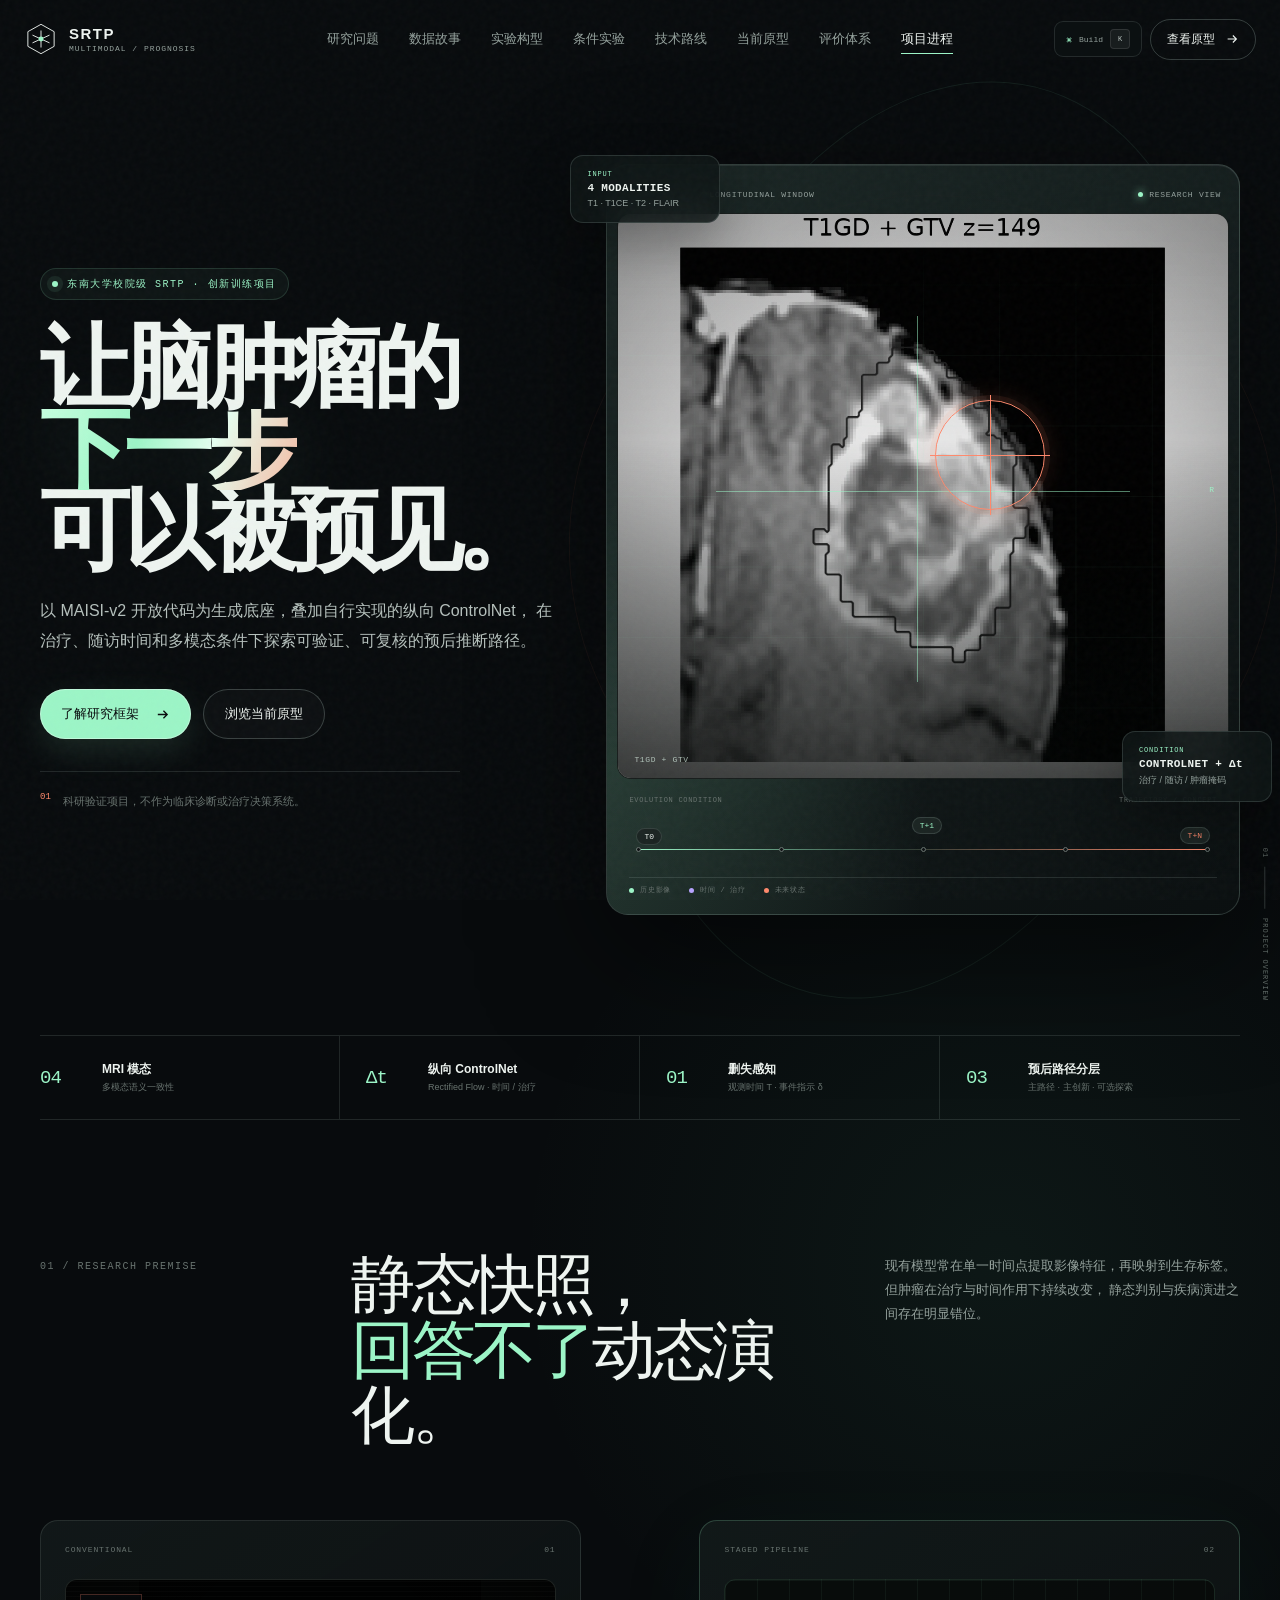
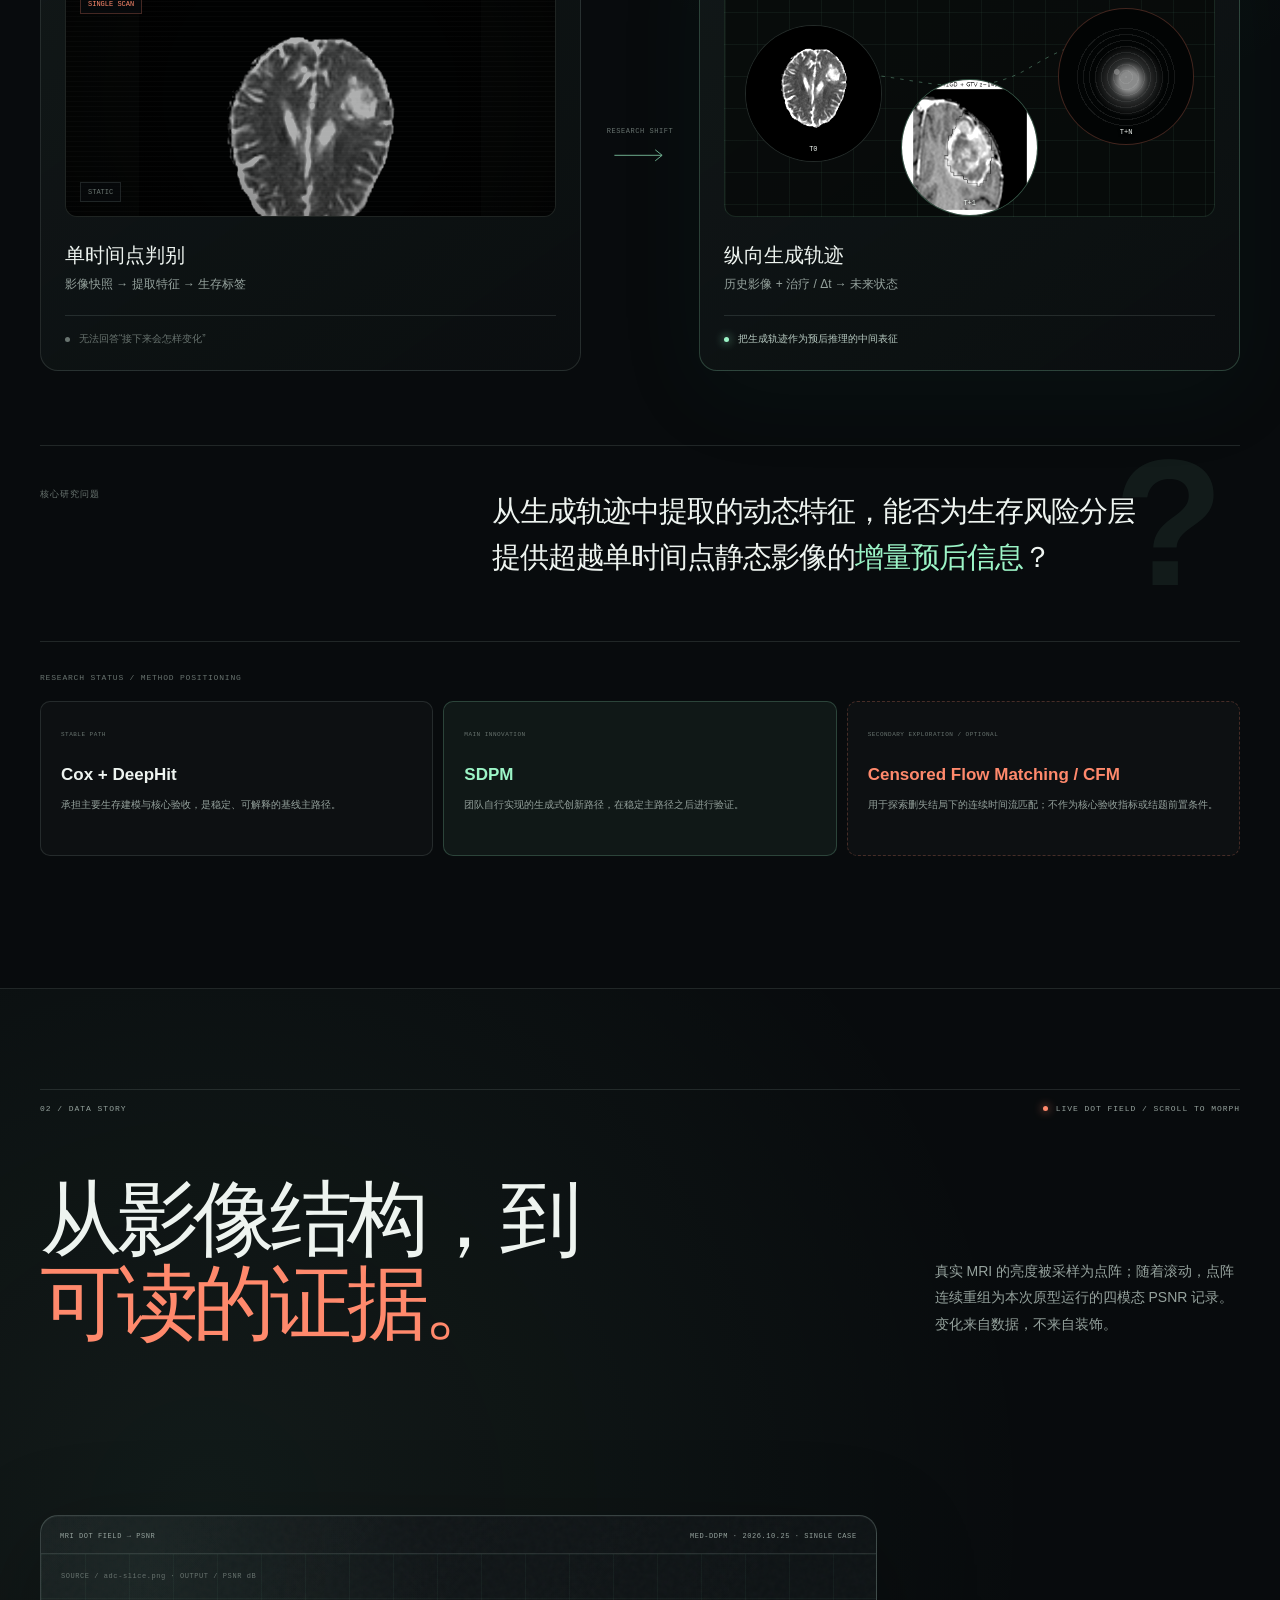
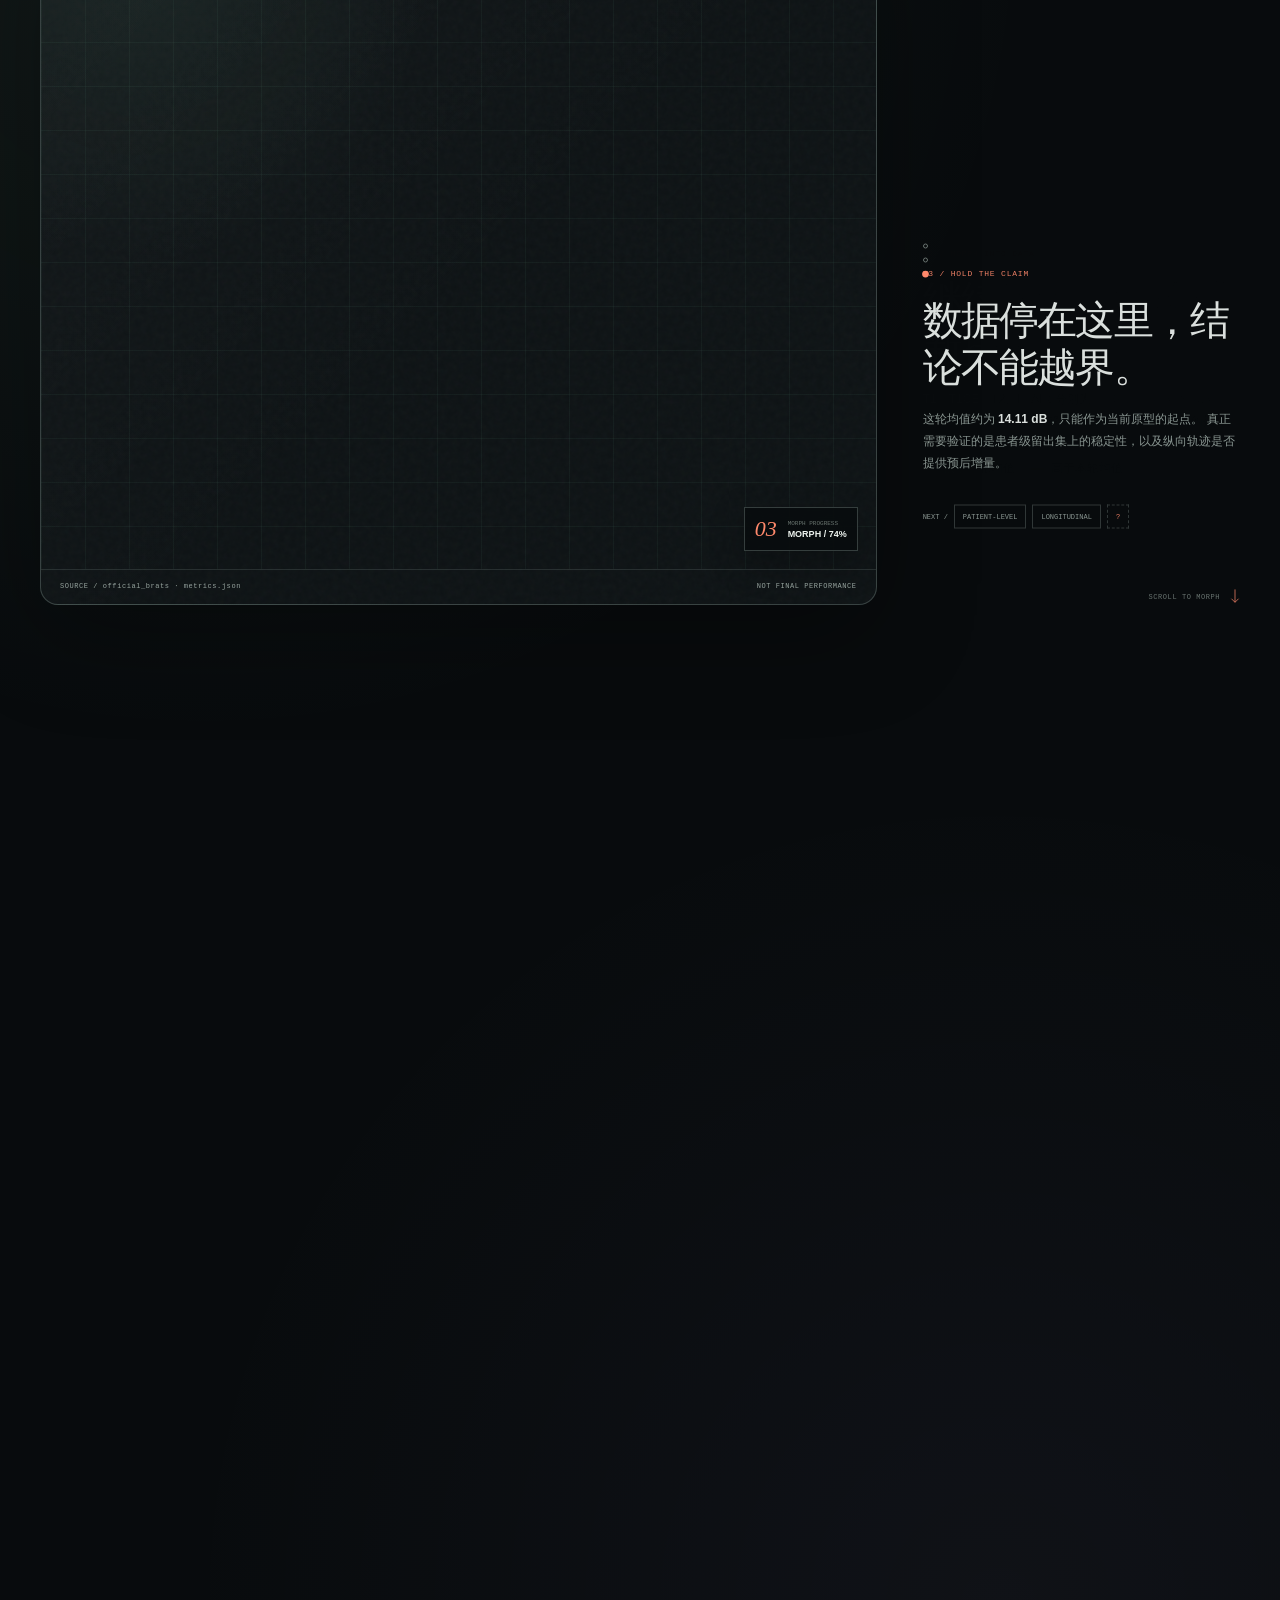
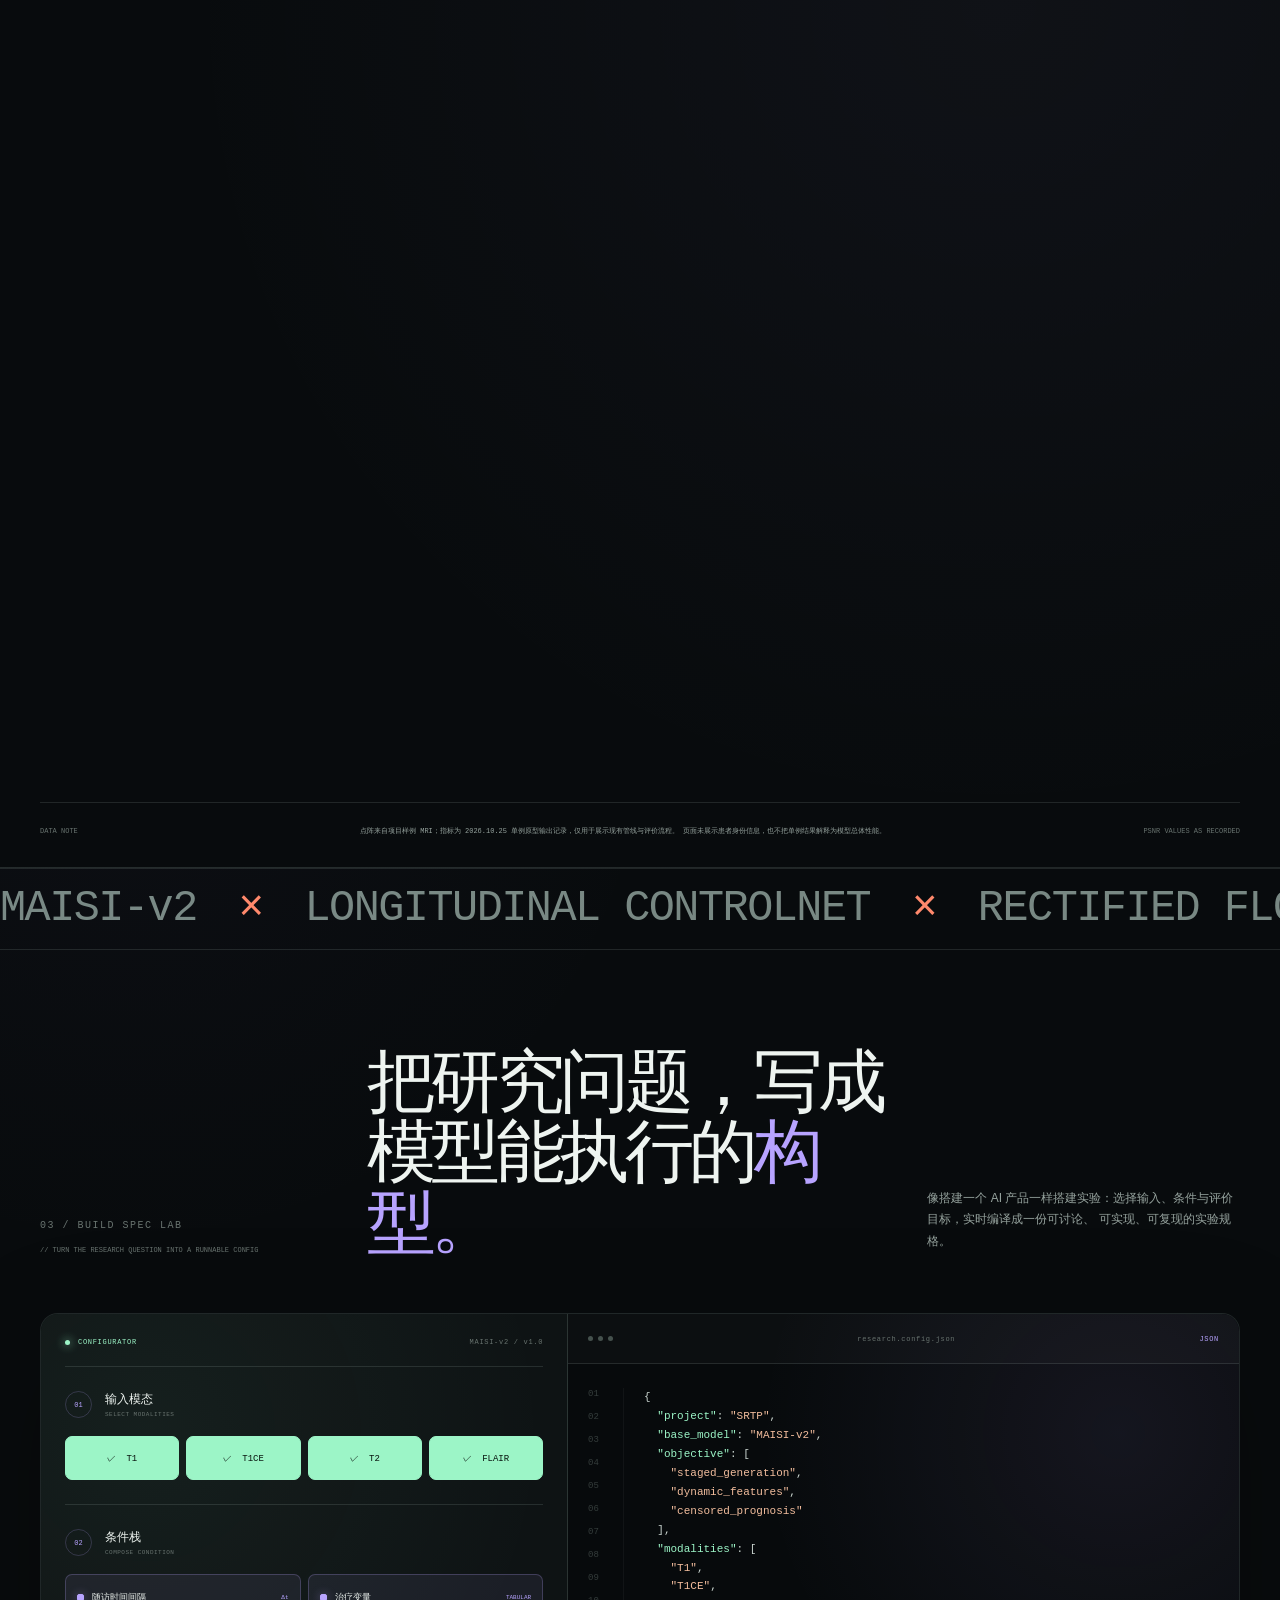
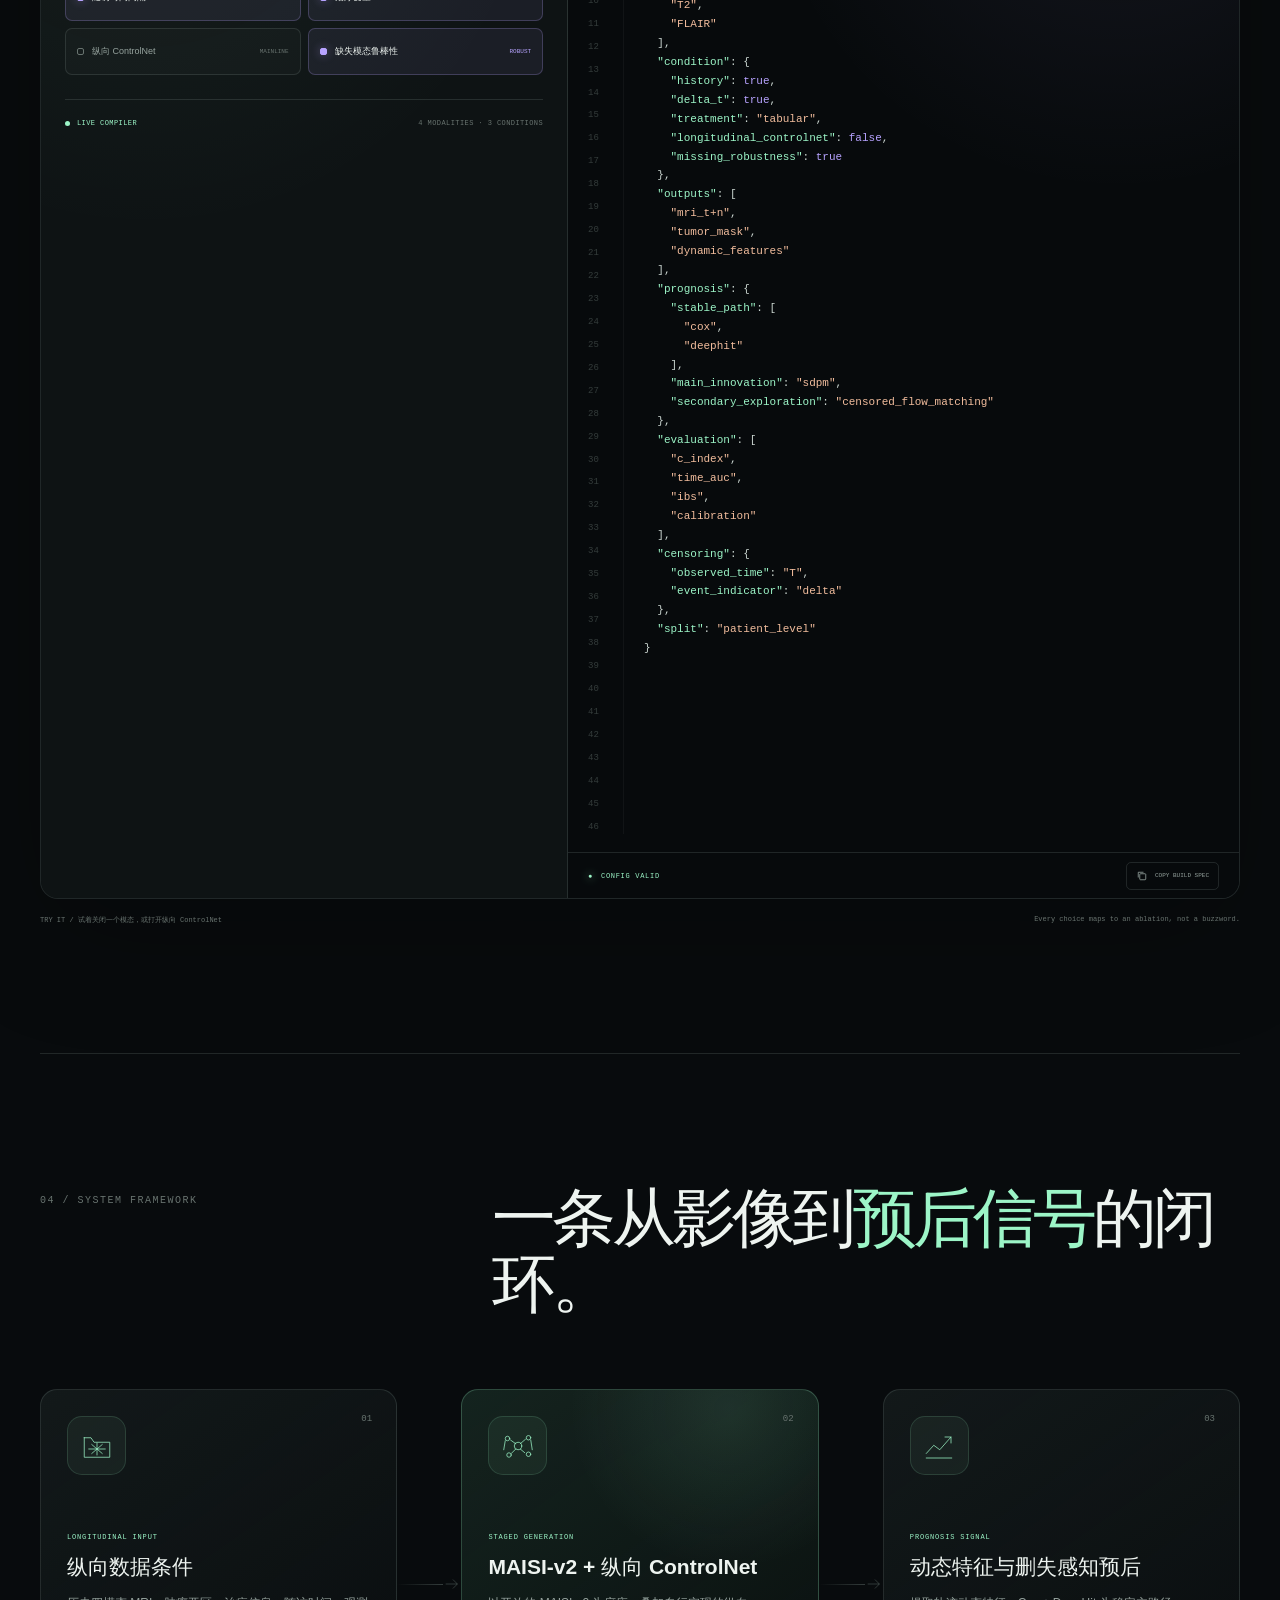
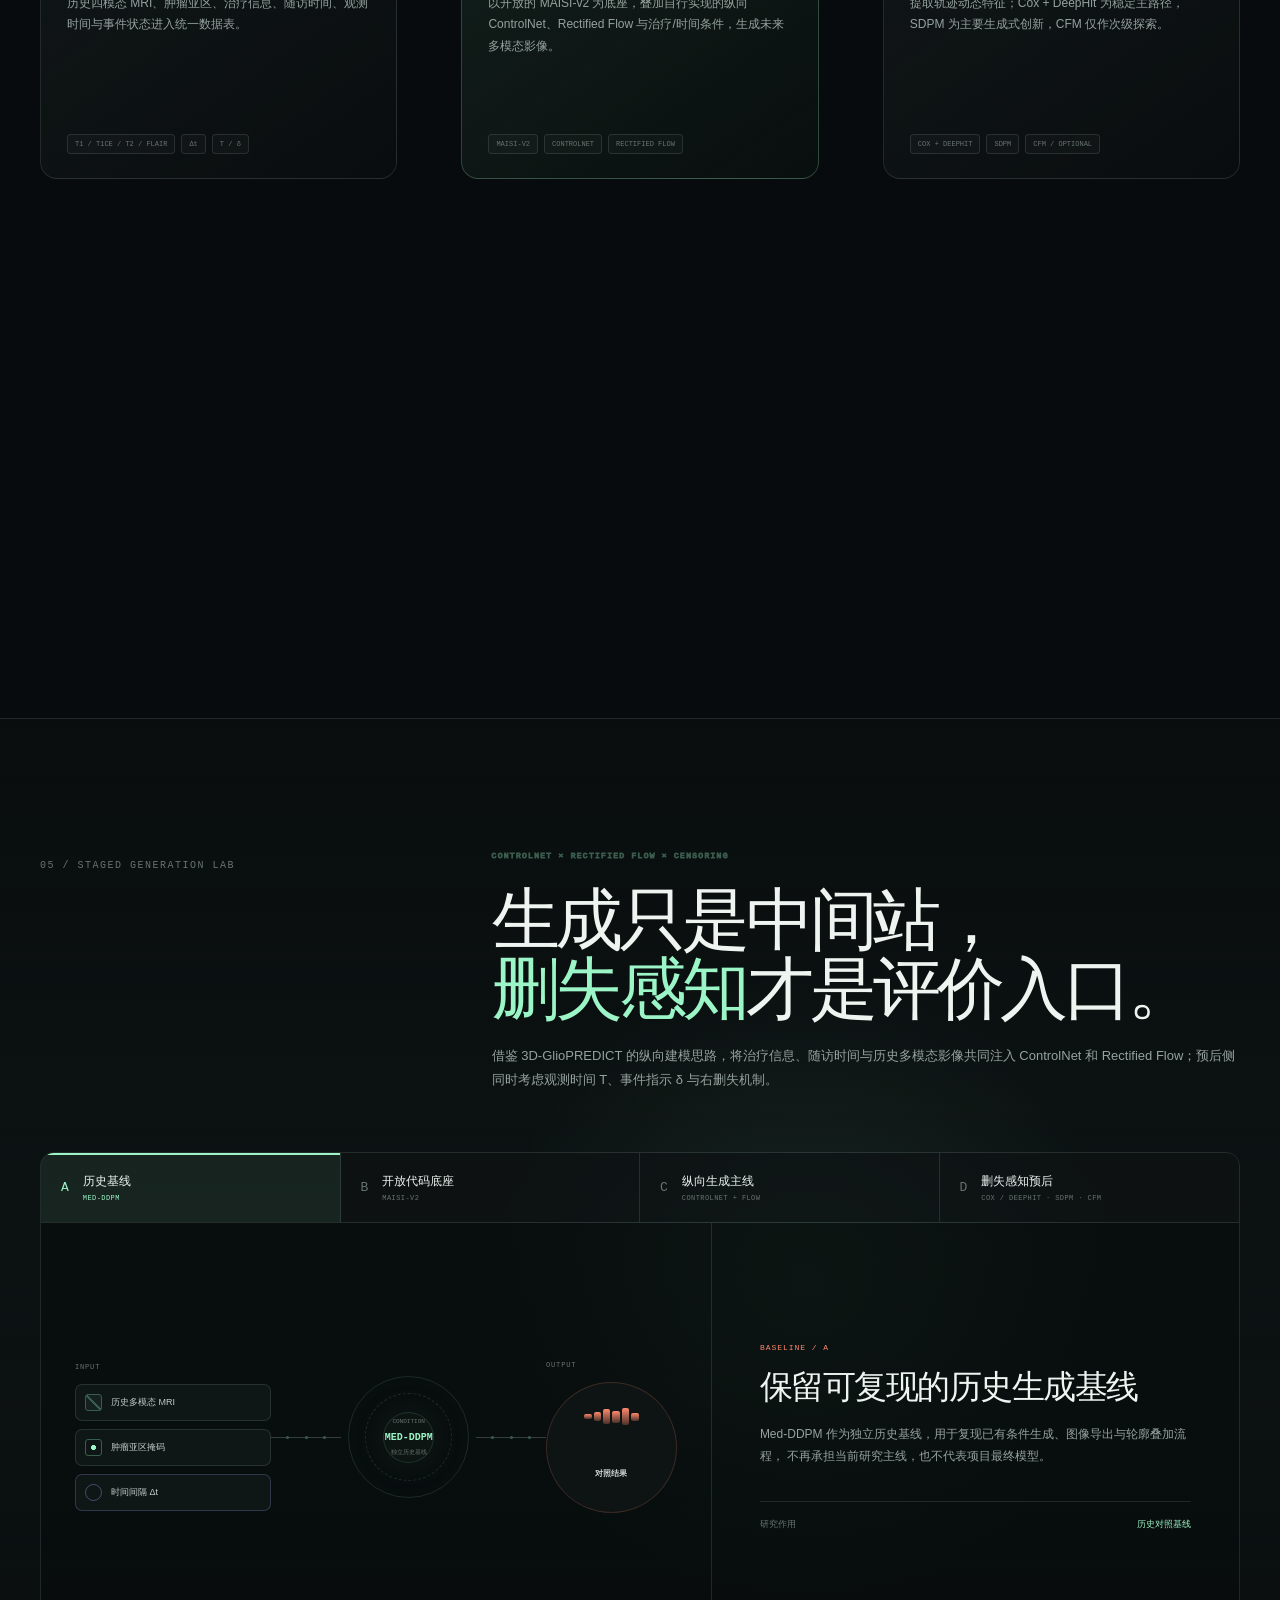
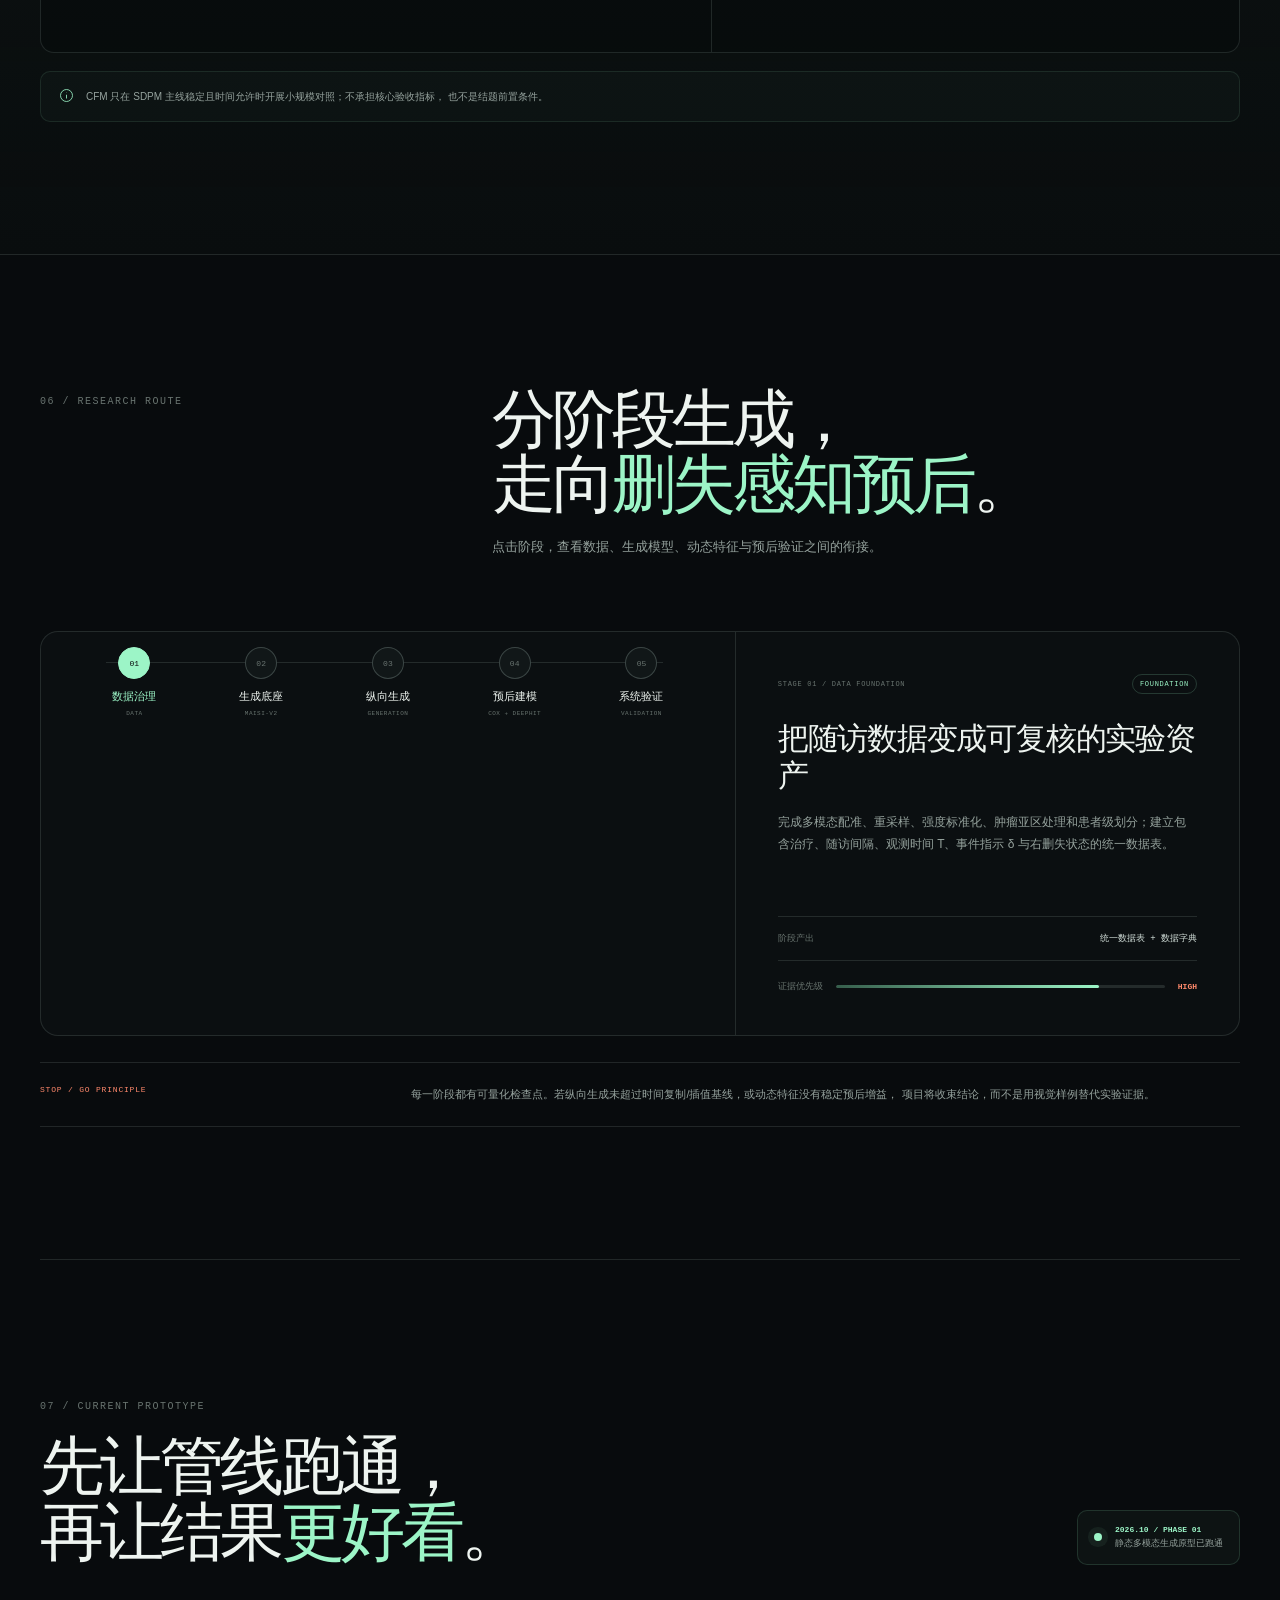
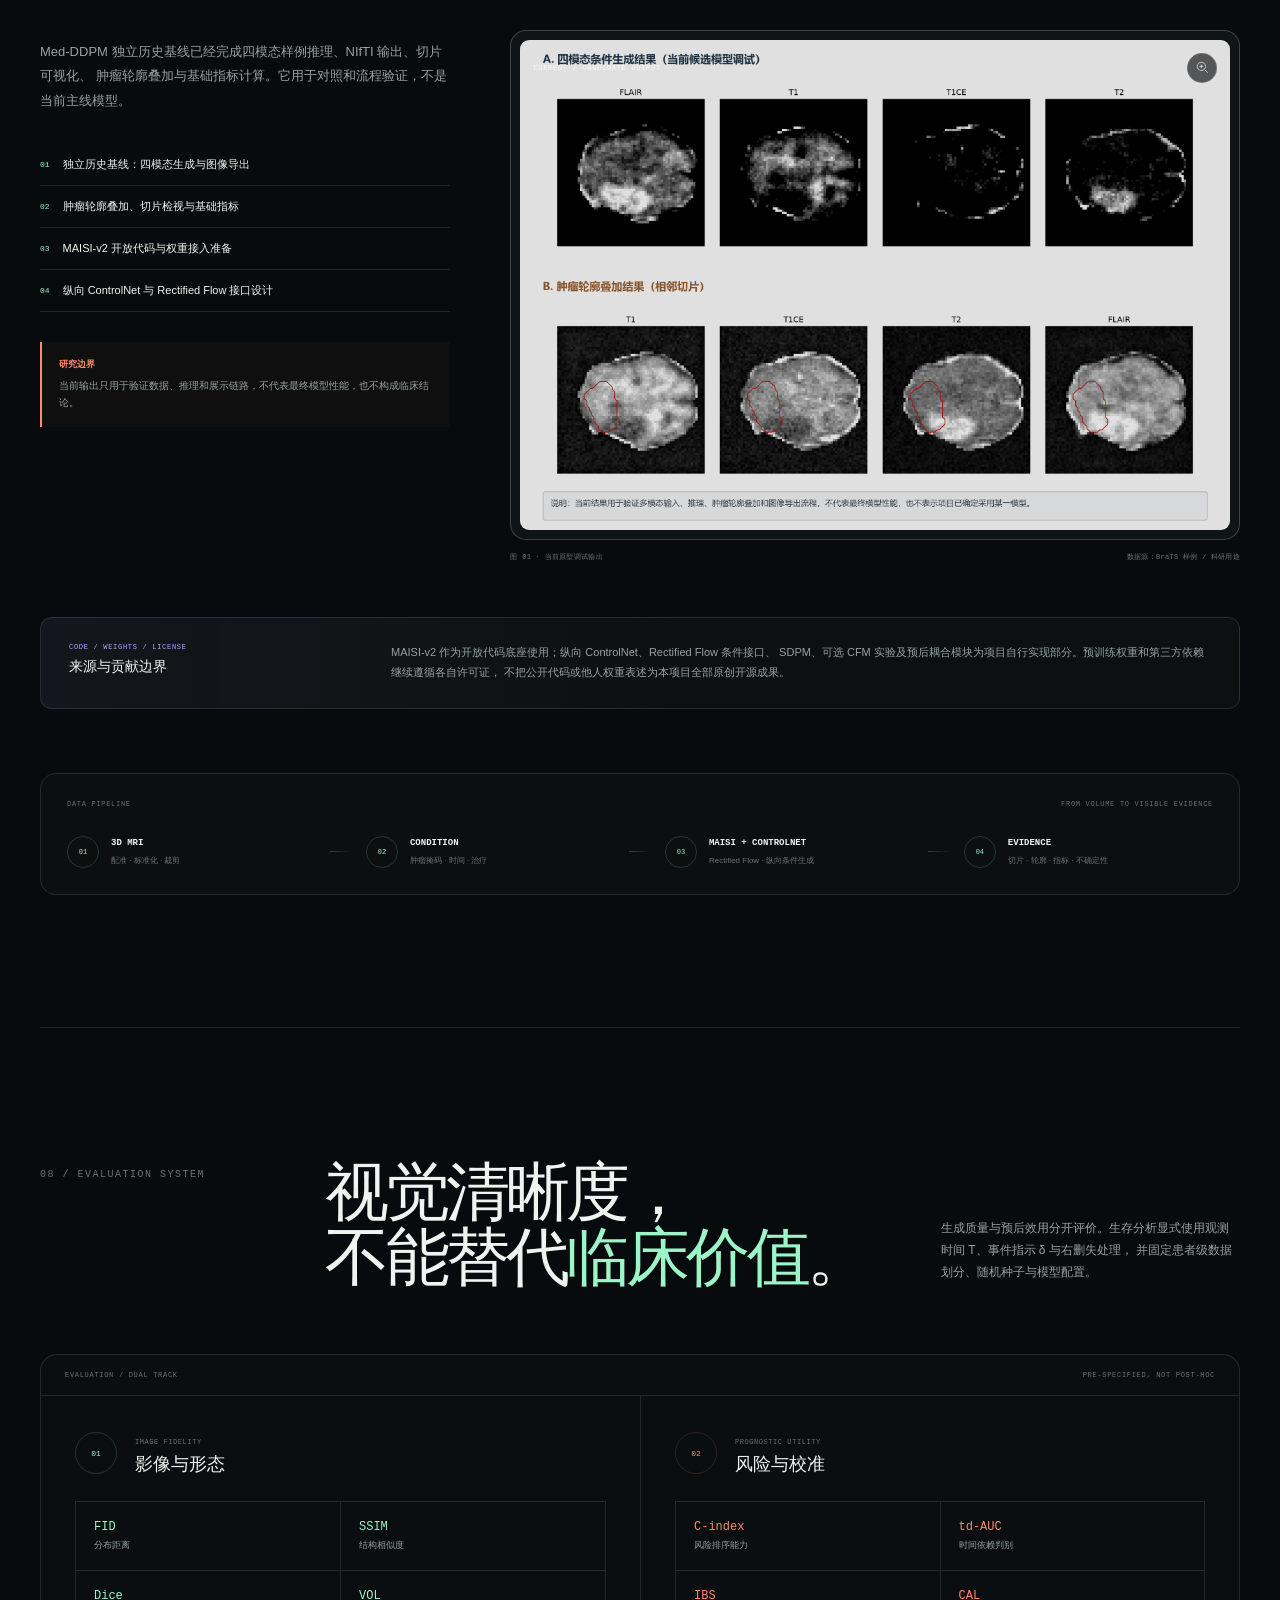
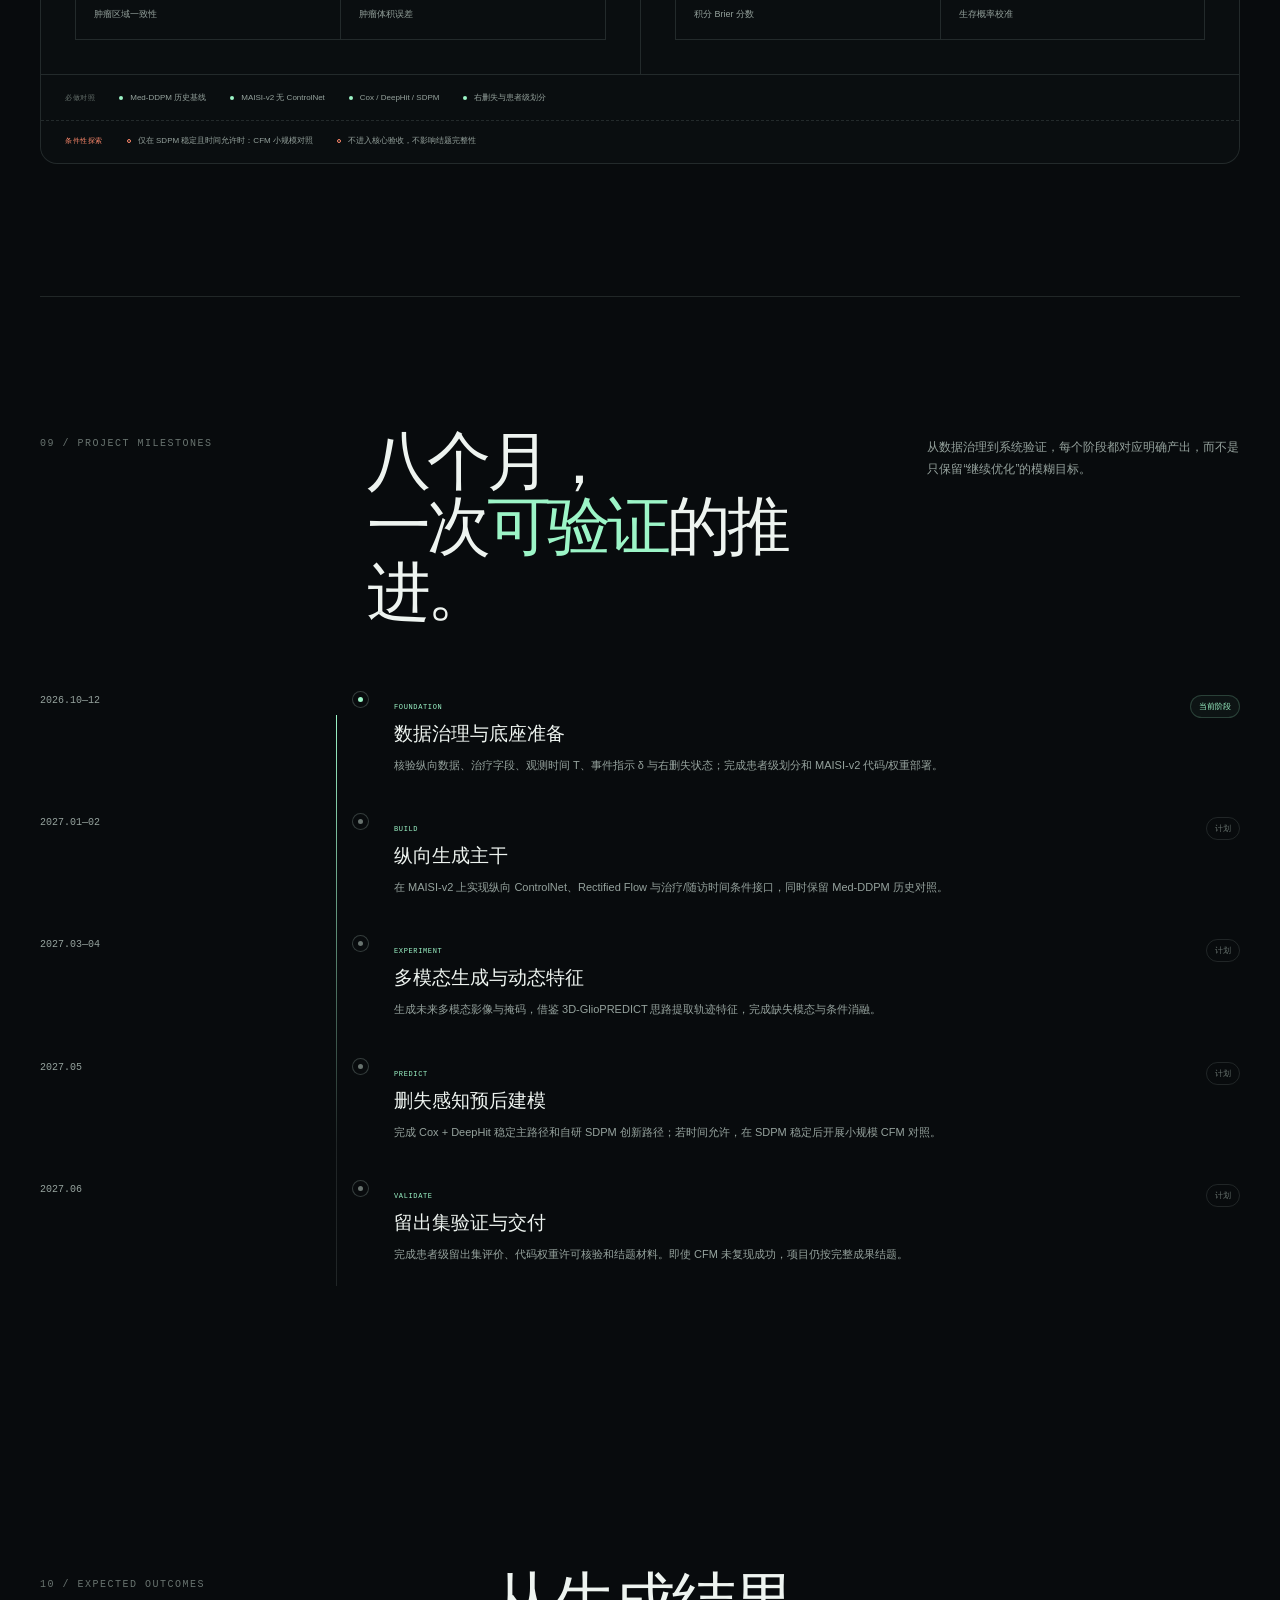
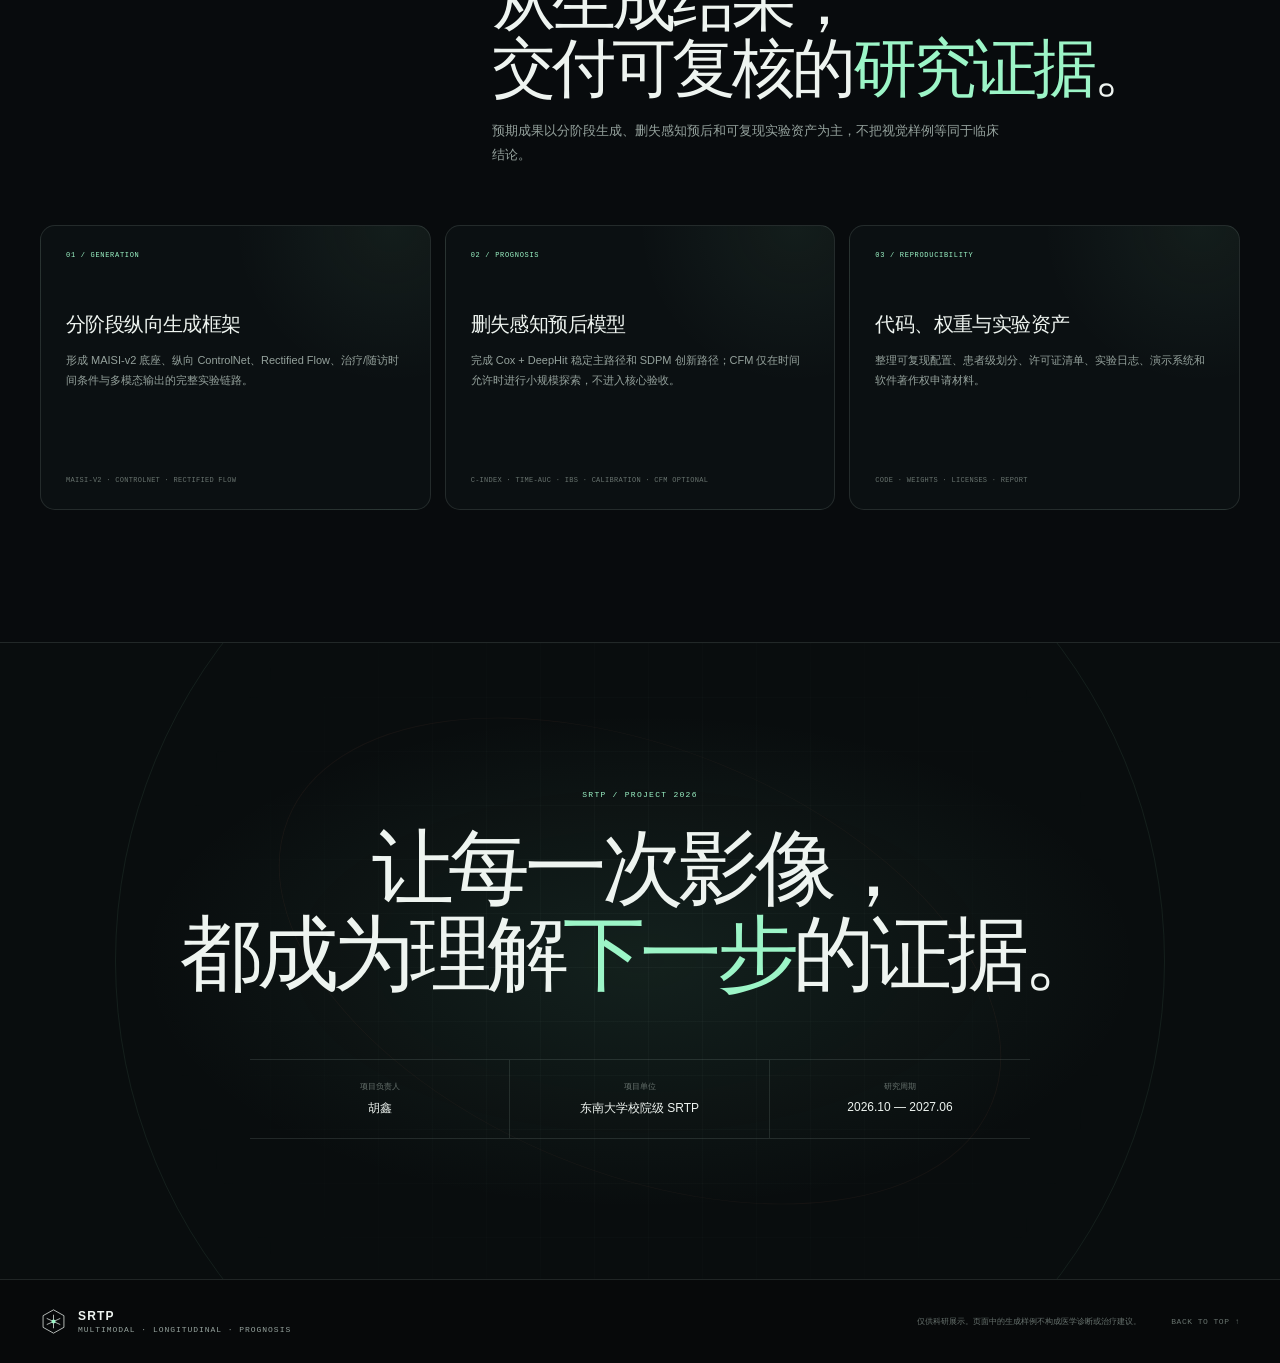
==== commit 1342a9b6: "Add optional CFM prognosis exploration branch" ====
--- a/website/index.html
+++ b/website/index.html
@@ -206,10 +206,10 @@
           </div>
         </div>
         <div class="signal-item reveal">
-          <span class="signal-number">2×</span>
+          <span class="signal-number">03</span>
           <div>
-            <strong>双路径预后</strong>
-            <small>Cox + DeepHit · SDPM</small>
+            <strong>预后路径分层</strong>
+            <small>主路径 · 主创新 · 可选探索</small>
           </div>
         </div>
       </section>
@@ -289,6 +289,27 @@
             从生成轨迹中提取的动态特征，能否为生存风险分层提供超越单时间点静态影像的<em>增量预后信息</em>？
           </blockquote>
           <div class="question-mark" aria-hidden="true">?</div>
+        </div>
+
+        <div class="research-status reveal">
+          <span>RESEARCH STATUS / METHOD POSITIONING</span>
+          <div class="research-status-grid">
+            <div>
+              <small>STABLE PATH</small>
+              <strong>Cox + DeepHit</strong>
+              <p>承担主要生存建模与核心验收，是稳定、可解释的基线主路径。</p>
+            </div>
+            <div class="is-core">
+              <small>MAIN INNOVATION</small>
+              <strong>SDPM</strong>
+              <p>团队自行实现的生成式创新路径，在稳定主路径之后进行验证。</p>
+            </div>
+            <div class="is-explore">
+              <small>SECONDARY EXPLORATION / OPTIONAL</small>
+              <strong>Censored Flow Matching / CFM</strong>
+              <p>用于探索删失结局下的连续时间流匹配；不作为核心验收指标或结题前置条件。</p>
+            </div>
+          </div>
         </div>
       </section>
 
@@ -615,9 +636,9 @@
             </div>
             <span class="card-kicker">PROGNOSIS SIGNAL</span>
             <h3>动态特征与删失感知预后</h3>
-            <p>提取轨迹动态特征，主路径采用 Cox + DeepHit，创新路径加入自行实现的 SDPM，并处理右删失。</p>
+            <p>提取轨迹动态特征；Cox + DeepHit 为稳定主路径，SDPM 为主要生成式创新，CFM 仅作次级探索。</p>
             <div class="card-tags">
-              <span>COX + DEEPHIT</span><span>SDPM</span><span>T / δ</span>
+              <span>COX + DEEPHIT</span><span>SDPM</span><span>CFM / OPTIONAL</span>
             </div>
           </article>
         </div>
@@ -627,6 +648,34 @@
           <p>
             Med-DDPM 仅作为独立历史基线，用于复现、对照和展示已有原型链路；
             当前研究主线已调整为 MAISI-v2 底座与团队自行实现的纵向 ControlNet。
+          </p>
+        </div>
+
+        <div class="prognosis-branch-map reveal">
+          <div class="branch-map-head">
+            <span>PROGNOSIS INNOVATION MAP</span>
+            <span>PRIMARY TRUNK + OPTIONAL BRANCH</span>
+          </div>
+          <div class="branch-map-grid">
+            <article class="branch-map-item is-stable">
+              <small>STABLE / REQUIRED</small>
+              <strong>Cox + DeepHit</strong>
+              <span>核心生存建模与主验收</span>
+            </article>
+            <article class="branch-map-item is-primary">
+              <small>INNOVATION / PRIMARY</small>
+              <strong>SDPM</strong>
+              <span>主要生成式创新路径</span>
+            </article>
+            <article class="branch-map-item is-explore">
+              <small>EXPLORATION / OPTIONAL</small>
+              <strong>CFM</strong>
+              <span>次级删失流匹配实验</span>
+            </article>
+          </div>
+          <p>
+            CFM 与 Cox、DeepHit、SDPM 同处“删失感知预后”阶段，但不独立构成主流程，
+            不进入核心验收指标，也不是结题前置条件。仅在 SDPM 主线稳定且时间允许时开展小规模对照。
           </p>
         </div>
       </section>
@@ -691,7 +740,7 @@
             >
               <span>D</span>
               <strong>删失感知预后</strong>
-              <small>COX + DEEPHIT</small>
+              <small>COX / DEEPHIT · SDPM · CFM</small>
             </button>
           </div>
 
@@ -757,7 +806,8 @@
               <path d="M10 9v5M10 6.3v.4" />
             </svg>
             <p>
-              Med-DDPM 不会与主线成果混写；公开底座、自行实现模块、预训练权重和第三方许可证会分别说明。
+              CFM 只在 SDPM 主线稳定且时间允许时开展小规模对照；不承担核心验收指标，
+              也不是结题前置条件。
             </p>
           </div>
         </div>
@@ -902,7 +952,7 @@
           </div>
           <p>
             MAISI-v2 作为开放代码底座使用；纵向 ControlNet、Rectified Flow 条件接口、
-            SDPM 及预后耦合模块为项目自行实现部分。预训练权重和第三方依赖继续遵循各自许可证，
+            SDPM、可选 CFM 实验及预后耦合模块为项目自行实现部分。预训练权重和第三方依赖继续遵循各自许可证，
             不把公开代码或他人权重表述为本项目全部原创开源成果。
           </p>
         </div>
@@ -995,6 +1045,11 @@
             <div><i></i>MAISI-v2 无 ControlNet</div>
             <div><i></i>Cox / DeepHit / SDPM</div>
             <div><i></i>右删失与患者级划分</div>
+          </div>
+          <div class="ablation-line is-optional">
+            <span>条件性探索</span>
+            <div><i></i>仅在 SDPM 稳定且时间允许时：CFM 小规模对照</div>
+            <div><i></i>不进入核心验收，不影响结题完整性</div>
           </div>
         </div>
       </section>
@@ -1043,7 +1098,7 @@
             <div class="timeline-content">
               <span>PREDICT</span>
               <h3>删失感知预后建模</h3>
-              <p>搭建 Cox + DeepHit 主路径与自研 SDPM 创新路径，完成 C-index、时间依赖 AUC、IBS 和校准分析。</p>
+              <p>完成 Cox + DeepHit 稳定主路径和自研 SDPM 创新路径；若时间允许，在 SDPM 稳定后开展小规模 CFM 对照。</p>
             </div>
             <span class="timeline-state">计划</span>
           </article>
@@ -1053,7 +1108,7 @@
             <div class="timeline-content">
               <span>VALIDATE</span>
               <h3>留出集验证与交付</h3>
-              <p>完成患者级留出集评价、代码权重许可核验、项目报告、演示材料和软件版权材料。</p>
+              <p>完成患者级留出集评价、代码权重许可核验和结题材料。即使 CFM 未复现成功，项目仍按完整成果结题。</p>
             </div>
             <span class="timeline-state">计划</span>
           </article>
@@ -1077,8 +1132,8 @@
           <article class="outcome-card reveal reveal-delay-1">
             <span>02 / PROGNOSIS</span>
             <h3>删失感知预后模型</h3>
-            <p>完成 Cox + DeepHit 主路径和 SDPM 创新路径，评估动态轨迹相对静态单时间点特征的增量价值。</p>
-            <small>C-INDEX · TIME-AUC · IBS · CALIBRATION</small>
+            <p>完成 Cox + DeepHit 稳定主路径和 SDPM 创新路径；CFM 仅在时间允许时进行小规模探索，不进入核心验收。</p>
+            <small>C-INDEX · TIME-AUC · IBS · CALIBRATION · CFM OPTIONAL</small>
           </article>
           <article class="outcome-card reveal reveal-delay-2">
             <span>03 / REPRODUCIBILITY</span>
--- a/website/styles.css
+++ b/website/styles.css
@@ -2160,6 +2160,73 @@
   line-height: 1;
 }
 
+.research-status {
+  margin-top: 62px;
+  padding-top: 24px;
+  border-top: 1px solid var(--line);
+}
+
+.research-status > span {
+  color: var(--muted-2);
+  font-family: var(--mono);
+  font-size: 8px;
+  letter-spacing: 0.1em;
+}
+
+.research-status-grid {
+  display: grid;
+  grid-template-columns: repeat(3, 1fr);
+  gap: 10px;
+  margin-top: 17px;
+}
+
+.research-status-grid > div {
+  min-height: 155px;
+  padding: 20px;
+  background: rgba(255, 255, 255, 0.025);
+  border: 1px solid var(--line);
+  border-radius: 10px;
+}
+
+.research-status-grid > div.is-core {
+  background: rgba(156, 245, 199, 0.055);
+  border-color: rgba(156, 245, 199, 0.2);
+}
+
+.research-status-grid > div.is-explore {
+  border-style: dashed;
+  border-color: rgba(255, 137, 108, 0.24);
+}
+
+.research-status-grid small {
+  color: var(--muted-2);
+  font-family: var(--mono);
+  font-size: 6px;
+  letter-spacing: 0.08em;
+}
+
+.research-status-grid strong {
+  display: block;
+  margin-top: 25px;
+  font-size: 17px;
+  font-weight: 560;
+}
+
+.research-status-grid .is-core strong {
+  color: var(--mint);
+}
+
+.research-status-grid .is-explore strong {
+  color: var(--coral);
+}
+
+.research-status-grid p {
+  margin: 11px 0 0;
+  color: var(--muted);
+  font-size: 10px;
+  line-height: 1.7;
+}
+
 .framework {
   border-top: 1px solid var(--line);
 }
@@ -2311,6 +2378,114 @@
   line-height: 1.75;
 }
 
+.prognosis-branch-map {
+  margin-top: 26px;
+  padding: 24px;
+  background:
+    radial-gradient(circle at 50% 0%, rgba(183, 163, 255, 0.055), transparent 38%),
+    rgba(12, 17, 18, 0.68);
+  border: 1px solid var(--line);
+  border-radius: 14px;
+}
+
+.branch-map-head {
+  display: flex;
+  justify-content: space-between;
+  gap: 20px;
+  color: var(--muted-2);
+  font-family: var(--mono);
+  font-size: 7px;
+  letter-spacing: 0.08em;
+}
+
+.branch-map-grid {
+  position: relative;
+  display: grid;
+  grid-template-columns: repeat(3, 1fr);
+  gap: 10px;
+  margin-top: 20px;
+}
+
+.branch-map-grid::before {
+  position: absolute;
+  z-index: 0;
+  top: 50%;
+  left: 8%;
+  width: 84%;
+  height: 1px;
+  content: "";
+  background: linear-gradient(90deg, var(--mint), var(--violet), var(--coral));
+  opacity: 0.28;
+}
+
+.branch-map-item {
+  position: relative;
+  z-index: 1;
+  display: flex;
+  flex-direction: column;
+  min-height: 150px;
+  padding: 17px;
+  background: #0d1213;
+  border: 1px solid var(--line);
+  border-radius: 9px;
+}
+
+.branch-map-item small {
+  color: var(--muted-2);
+  font-family: var(--mono);
+  font-size: 6px;
+  letter-spacing: 0.08em;
+}
+
+.branch-map-item strong {
+  margin-top: 27px;
+  font-size: 18px;
+  font-weight: 560;
+}
+
+.branch-map-item span {
+  margin-top: 8px;
+  color: var(--muted);
+  font-size: 9px;
+}
+
+.branch-map-item.is-stable {
+  border-color: rgba(156, 245, 199, 0.2);
+}
+
+.branch-map-item.is-primary {
+  border-color: rgba(183, 163, 255, 0.26);
+  background: rgba(183, 163, 255, 0.045);
+}
+
+.branch-map-item.is-explore {
+  border-style: dashed;
+  border-color: rgba(255, 137, 108, 0.26);
+}
+
+.branch-map-item.is-stable strong {
+  color: var(--mint);
+}
+
+.branch-map-item.is-primary strong {
+  color: var(--violet);
+}
+
+.branch-map-item.is-explore strong {
+  color: var(--coral);
+}
+
+.prognosis-branch-map > p {
+  max-width: 900px;
+  margin: 20px auto 0;
+  padding-top: 16px;
+  color: var(--muted);
+  border-top: 1px solid var(--line);
+  font-size: 10px;
+  line-height: 1.7;
+  text-align: center;
+}
+
 .language-lab {
   position: relative;
   width: 100%;
@@ -3368,6 +3543,20 @@
   height: 4px;
   background: var(--mint);
   border-radius: 50%;
+}
+
+.ablation-line.is-optional {
+  padding-top: 14px;
+  border-top-style: dashed;
+}
+
+.ablation-line.is-optional > span {
+  color: var(--coral);
+}
+
+.ablation-line.is-optional i {
+  background: transparent;
+  border: 1px solid var(--coral);
 }
 
 .timeline {
@@ -5122,11 +5311,43 @@
   .outcome-card h3 {
     margin-top: 35px;
   }
+
+  .research-status-grid {
+    grid-template-columns: 1fr;
+  }
+
+  .research-status-grid > div {
+    min-height: 125px;
+  }
 }
 
 @media (max-width: 680px) {
   .baseline-note {
     margin-top: 24px;
+  }
+
+  .research-status {
+    margin-top: 45px;
+  }
+
+  .prognosis-branch-map {
+    padding: 18px;
+  }
+
+  .branch-map-head span:last-child {
+    display: none;
+  }
+
+  .branch-map-grid {
+    grid-template-columns: 1fr;
+  }
+
+  .branch-map-grid::before {
+    display: none;
+  }
+
+  .branch-map-item {
+    min-height: 120px;
   }
 
   .license-boundary {
